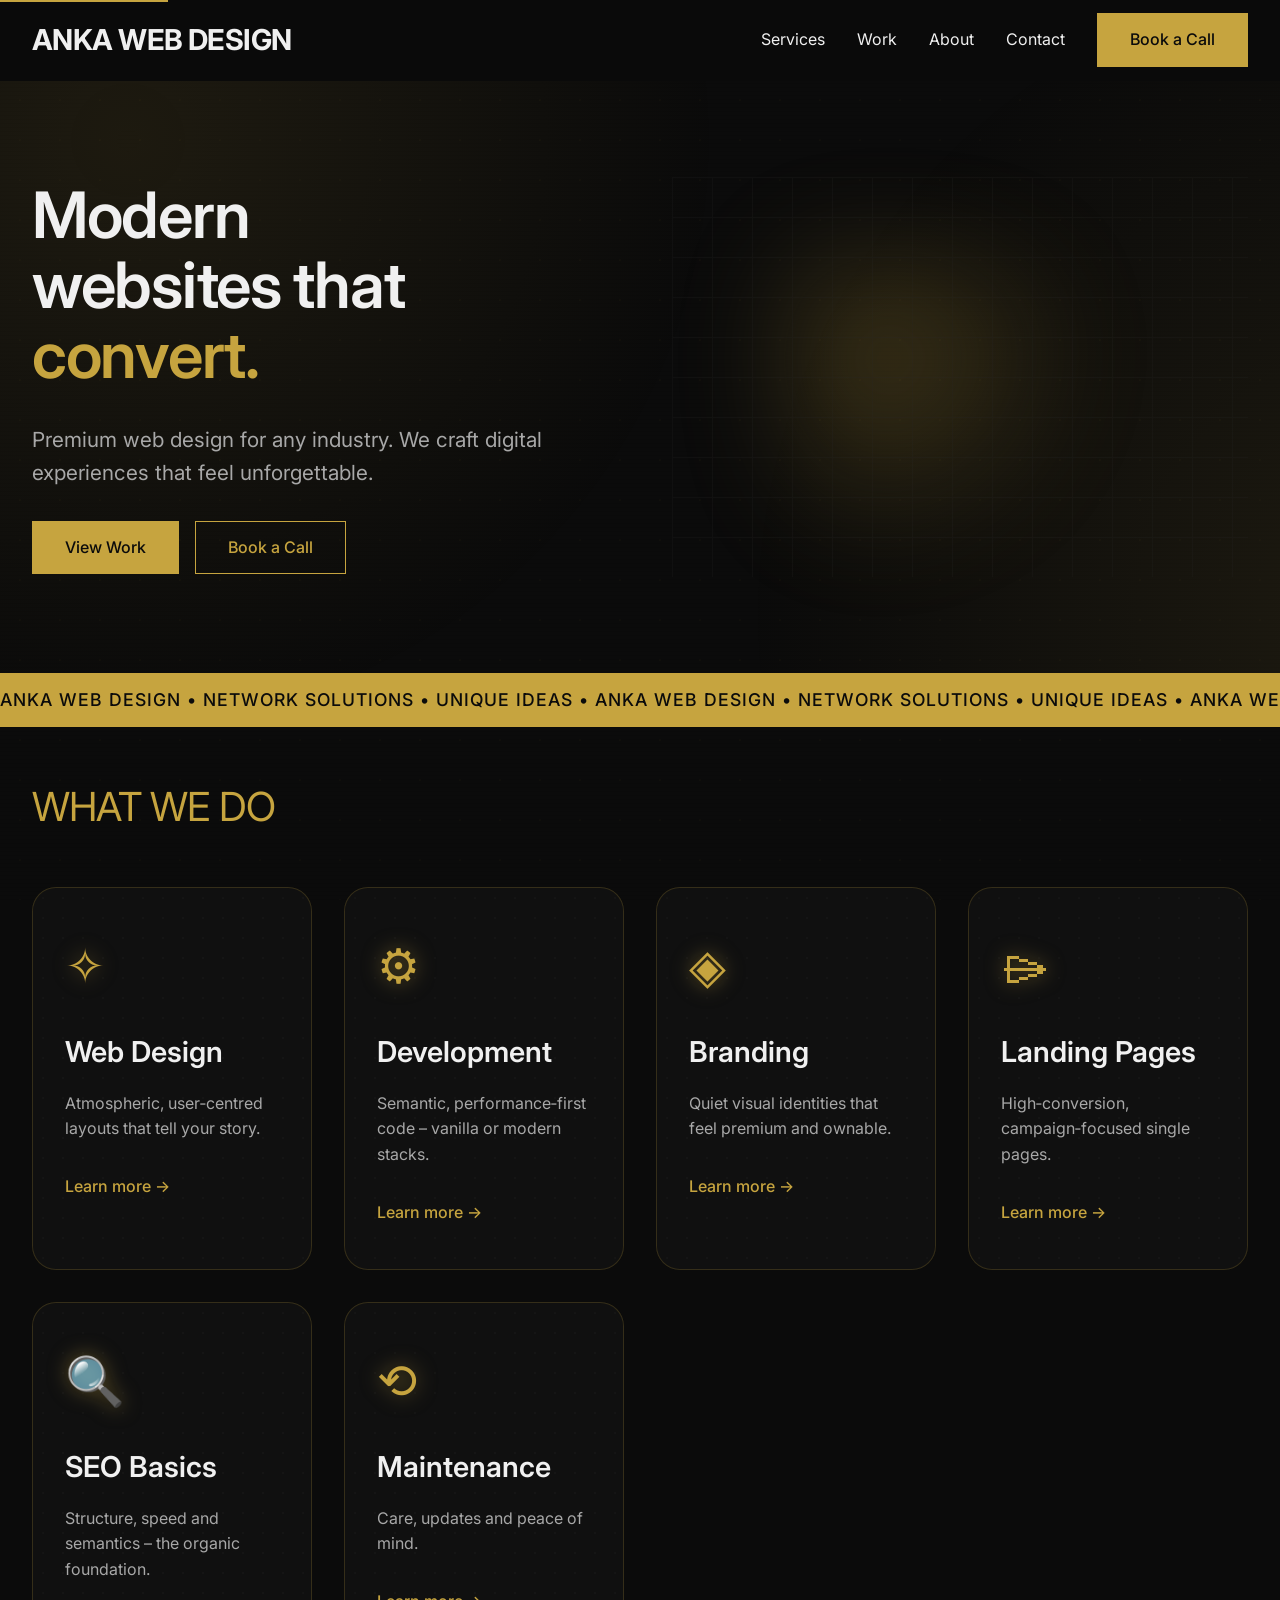
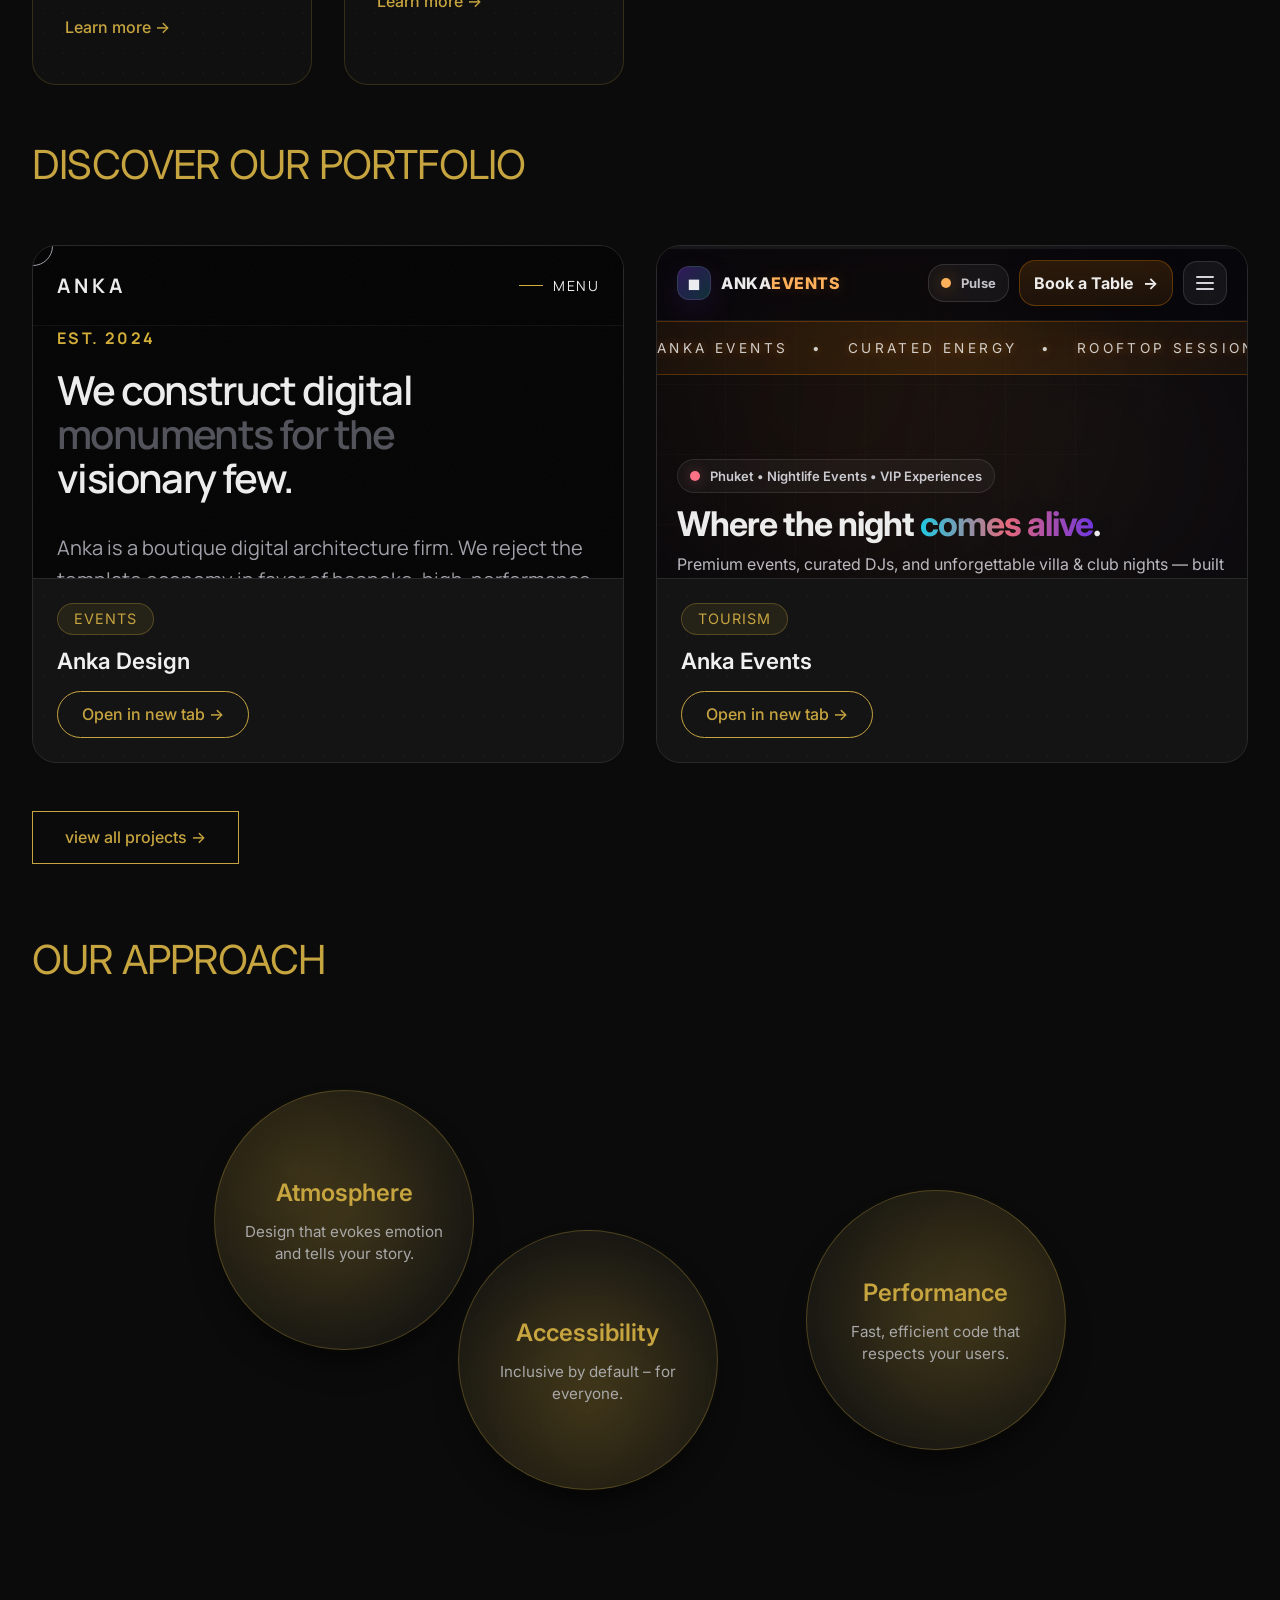
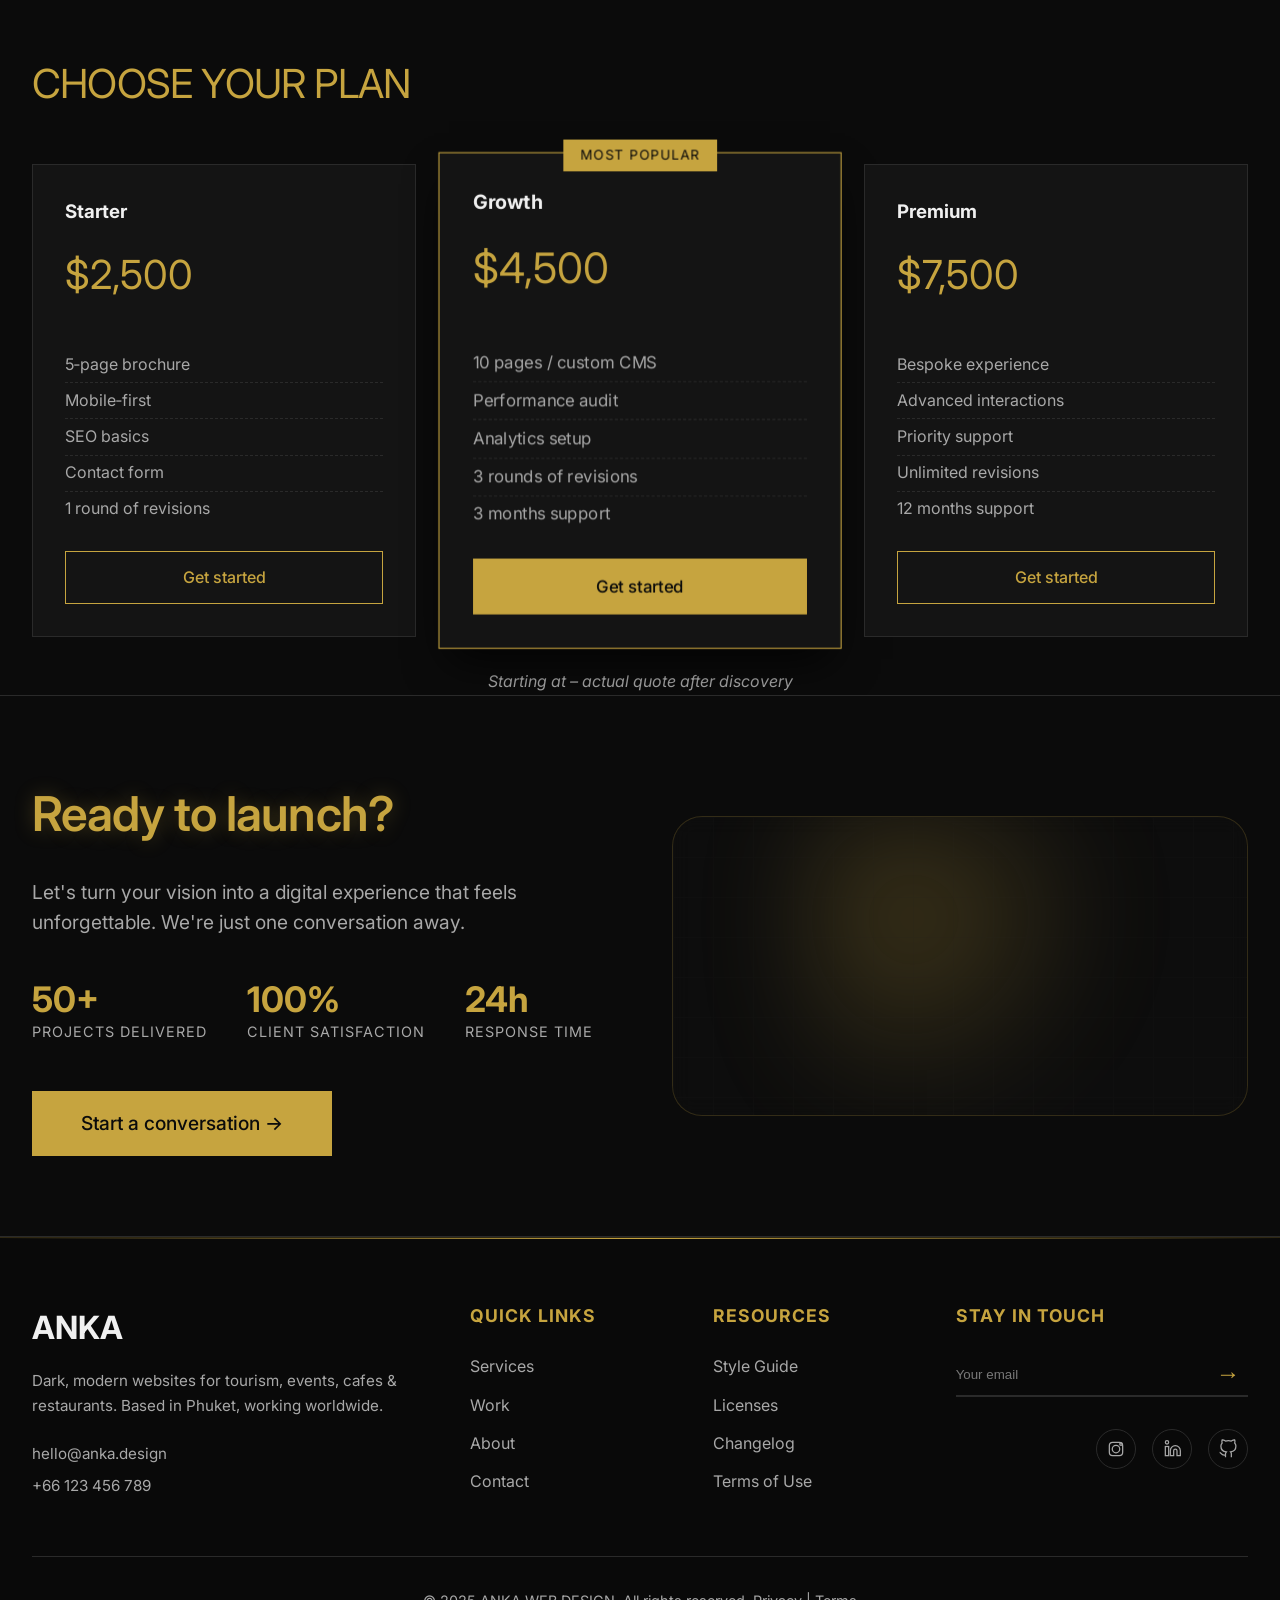
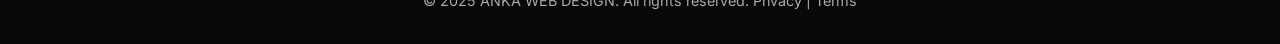
==== index.html @ 361e1a4e "Add complete website files" ====
<!-- FILE: index.html (updated) -->
<!DOCTYPE html>
<html lang="en">
<head>
  <meta charset="UTF-8">
  <meta name="viewport" content="width=device-width, initial-scale=1.0">
  <title>ANKA WEB DESIGN – dark modern studio for tourism & hospitality</title>
  <meta name="description" content="Premium web design for tourism, events, cafes and restaurants. Quiet luxury, confident craftsmanship.">
  <meta property="og:title" content="ANKA WEB DESIGN">
  <meta property="og:type" content="website">
  <meta property="og:url" content="https://anka.design">
  <meta property="og:image" content="https://anka.design/og.jpg">
  <meta property="og:description" content="Dark, modern websites that convert. Boutique studio for unforgettable brands.">
  <meta name="twitter:card" content="summary_large_image">
  <link rel="preconnect" href="https://fonts.googleapis.com">
  <link rel="preconnect" href="https://fonts.gstatic.com" crossorigin>
  <link href="https://fonts.googleapis.com/css2?family=Inter:ital,opsz,wght@0,14..32,100..900;1,14..32,100..900&display=swap" rel="stylesheet">
  <link rel="stylesheet" href="assets/css/style.css">
  <script type="application/ld+json">
  {
    "@context": "https://schema.org",
    "@type": "Organization",
    "name": "ANKA WEB DESIGN",
    "url": "https://anka.design",
    "logo": "https://anka.design/logo.png",
    "sameAs": [
      "https://instagram.com/anka.design",
      "https://linkedin.com/company/anka-web-design"
    ],
    "description": "Premium web design for tourism, events, cafes and restaurants.",
    "address": {
      "@type": "PostalAddress",
      "addressLocality": "Phuket",
      "addressCountry": "TH"
    }
  }
  </script>
</head>
<body>
  <a href="#main-content" class="skip-link">Skip to main content</a>

  <!-- Sticky nav -->
  <header class="site-header">
    <div class="container header-container">
      <a href="index.html" class="logo" aria-label="ANKA home">ANKA WEB DESIGN</a>
      <button class="mobile-menu-toggle" id="menuToggle" aria-expanded="false" aria-label="Menu">
        <span></span><span></span><span></span>
      </button>
      <nav class="main-nav" id="mainNav">
        <ul class="nav-list">
          <li><a href="services.html">Services</a></li>
          <li><a href="work.html">Work</a></li>
          <li><a href="about.html">About</a></li>
          <li><a href="contact.html">Contact</a></li>
        </ul>
        <a href="contact.html" class="btn btn-primary nav-cta">Book a Call</a>
      </nav>
    </div>
  </header>

  <main id="main-content">
    <!-- Hero with moving background -->
    <section class="hero moving-bg">
      <div class="container hero-grid">
        <div class="hero-content">
          <h1 class="display">Modern <br>websites that <span class="accent">convert.</span></h1>
          <p class="hero-sub">Premium web design for any industry. We craft digital experiences that feel unforgettable.</p>
          <div class="hero-ctas">
            <a href="work.html" class="btn btn-primary">View Work</a>
            <a href="contact.html" class="btn btn-outline">Book a Call</a>
          </div>
        </div>
        <div class="hero-visual" aria-hidden="true">
          <div class="blob"></div>
          <div class="grid-overlay"></div>
          <!-- New: rotating text -->
          <div class="rotating-tags">
            <span>ANKA WEB DESIGN</span><span>NETWORK SOLUTIONS</span><span>PREMIUM WEBSITES</span><span>LIFETIME GUARANTEE</span>
          </div>
        </div>
      </div>
    </section>

    <!-- Moving stripe (marquee) -->
    <div class="marquee-strip">
      <div class="marquee-content">
        ANKA WEB DESIGN • NETWORK SOLUTIONS • UNIQUE IDEAS • ANKA WEB DESIGN • NETWORK SOLUTIONS • UNIQUE IDEAS • ANKA WEB DESIGN • NETWORK SOLUTIONS • UNIQUE IDEAS •
      </div>
    </div>


    <!-- What we do – interactive cards -->
    <!-- What we do – interactive cards with glassmorphism and animated borders -->
<section class="services-preview">
  <div class="container">
    <h2 class="section-title">what we do</h2>
    <div class="interactive-card-grid">
      <div class="service-card interactive">
        <span class="service-icon">✧</span>
        <h3>Web Design</h3>
        <p>Atmospheric, user‑centred layouts that tell your story.</p>
        <a href="services.html" class="card-link">Learn more →</a>
      </div>
      <div class="service-card interactive">
        <span class="service-icon">⚙️</span>
        <h3>Development</h3>
        <p>Semantic, performance‑first code – vanilla or modern stacks.</p>
        <a href="services.html" class="card-link">Learn more →</a>
      </div>
      <div class="service-card interactive">
        <span class="service-icon">◈</span>
        <h3>Branding</h3>
        <p>Quiet visual identities that feel premium and ownable.</p>
        <a href="services.html" class="card-link">Learn more →</a>
      </div>
      <div class="service-card interactive">
        <span class="service-icon">⌲</span>
        <h3>Landing Pages</h3>
        <p>High‑conversion, campaign‑focused single pages.</p>
        <a href="services.html" class="card-link">Learn more →</a>
      </div>
      <div class="service-card interactive">
        <span class="service-icon">🔍</span>
        <h3>SEO Basics</h3>
        <p>Structure, speed and semantics – the organic foundation.</p>
        <a href="services.html" class="card-link">Learn more →</a>
      </div>
      <div class="service-card interactive">
        <span class="service-icon">⟲</span>
        <h3>Maintenance</h3>
        <p>Care, updates and peace of mind.</p>
        <a href="services.html" class="card-link">Learn more →</a>
      </div>
    </div>
  </div>
</section>

    <!-- Portfolio showcase – live demos -->
    <!-- Portfolio showcase – live demos (static advanced cards) -->
<!-- Portfolio showcase – live demos with iframes -->
<section class="portfolio-showcase">
  <div class="container">
    <h2 class="section-title">Discover Our Portfolio</h2>
    <div class="demo-grid">
      
      <!-- Demo Card 1: Noir Nights -->
      <div class="demo-card iframe-card">
        <div class="iframe-container">
          <iframe src="demos/anka-design/index.html" 
                  title="Noir Nights demo"
                  loading="lazy"
                  sandbox="allow-scripts allow-same-origin allow-forms allow-popups">
          </iframe>
        </div>
        <div class="demo-info">
          <span class="category">Events</span>
          <h3>Anka Design</h3>
          <a href="demos/anka-design/index.html" target="_blank" rel="noopener" class="btn-small">Open in new tab →</a>
        </div>
      </div>

      <!-- Demo Card 2: Azure Villas -->
      <div class="demo-card iframe-card">
        <div class="iframe-container">
          <iframe src="demos/anka-events/index.html" 
                  title="Anka Events"
                  loading="lazy"
                  sandbox="allow-scripts allow-same-origin allow-forms allow-popups">
          </iframe>
        </div>
        <div class="demo-info">
          <span class="category">Tourism</span>
          <h3>Anka Events</h3>
          <a href="demos/anka-events/index.html" target="_blank" rel="noopener" class="btn-small">Open in new tab →</a>
        </div>
      </div>

      <!-- Add more cards as needed -->

    </div>
    <div class="center-link">
      <a href="work.html" class="btn btn-outline">view all projects →</a>
    </div>
  </div>
</section>

<!-- Our Approach – Visual Metaphor (replaces process) -->
<section class="approach-metaphor">
  <div class="container">
    <h2 class="section-title">our approach</h2>
    <div class="metaphor-container">
      <div class="circle circle-atmosphere">
        <div class="circle-glow"></div>
        <span class="circle-label">Atmosphere</span>
        <p class="circle-desc">Design that evokes emotion and tells your story.</p>
      </div>
      <div class="circle circle-performance">
        <div class="circle-glow"></div>
        <span class="circle-label">Performance</span>
        <p class="circle-desc">Fast, efficient code that respects your users.</p>
      </div>
      <div class="circle circle-accessibility">
        <div class="circle-glow"></div>
        <span class="circle-label">Accessibility</span>
        <p class="circle-desc">Inclusive by default – for everyone.</p>
      </div>
    </div>
  </div>
</section>


    <!-- Pricing -->
    <section class="pricing">
      <div class="container">
        <h2 class="section-title">CHOOSE YOUR PLAN</h2>
        <div class="pricing-grid-enhanced">
          <div class="pricing-card">
            <h3>Starter</h3><p class="price">$2,500</p>
            <ul class="feature-list"><li>5‑page brochure</li><li>Mobile‑first</li><li>SEO basics</li><li>Contact form</li><li>1 round of revisions</li></ul>
            <a href="contact.html" class="btn btn-outline">Get started</a>
          </div>
          <div class="pricing-card popular">
            <span class="popular-badge">Most popular</span>
            <h3>Growth</h3><p class="price">$4,500</p>
            <ul class="feature-list"><li>10 pages / custom CMS</li><li>Performance audit</li><li>Analytics setup</li><li>3 rounds of revisions</li><li>3 months support</li></ul>
            <a href="contact.html" class="btn btn-primary">Get started</a>
          </div>
          <div class="pricing-card">
            <h3>Premium</h3><p class="price">$7,500</p>
            <ul class="feature-list"><li>Bespoke experience</li><li>Advanced interactions</li><li>Priority support</li><li>Unlimited revisions</li><li>12 months support</li></ul>
            <a href="contact.html" class="btn btn-outline">Get started</a>
          </div>
        </div>
        <p class="pricing-note">Starting at – actual quote after discovery</p>
      </div>
    </section>



    <!-- Final CTA -->
    <!-- Final CTA – rich content -->
<!-- Final CTA – rich content with stats and visual -->
<section class="cta-advanced">
  <div class="container">
    <div class="cta-grid">
      <div class="cta-content">
        <h2 class="cta-title">Ready to launch?</h2>
        <p class="cta-sub">Let's turn your vision into a digital experience that feels unforgettable. We're just one conversation away.</p>
        <div class="cta-stats">
          <div class="stat-item">
            <span class="stat-number">50+</span>
            <span class="stat-label">projects delivered</span>
          </div>
          <div class="stat-item">
            <span class="stat-number">100%</span>
            <span class="stat-label">client satisfaction</span>
          </div>
          <div class="stat-item">
            <span class="stat-number">24h</span>
            <span class="stat-label">response time</span>
          </div>
        </div>
        <a href="contact.html" class="btn btn-primary btn-large">Start a conversation →</a>
      </div>
      <div class="cta-visual" aria-hidden="true">
        <div class="cta-blob"></div>
        <div class="cta-grid-overlay"></div>
      </div>
    </div>
  </div>
</section>

  <!-- Footer -->
  <footer class="site-footer">
  <div class="container">
    <div class="footer-grid">
      <!-- Column 1: Company -->
      <div class="footer-col">
        <a href="index.html" class="footer-logo">ANKA</a>
        <p class="footer-about">Dark, modern websites for tourism, events, cafes & restaurants. Based in Phuket, working worldwide.</p>
        <div class="footer-contact">
          <span>hello@anka.design</span>
          <span>+66 123 456 789</span>
        </div>
      </div>

      <!-- Column 2: Quick Links -->
      <div class="footer-col">
        <h4>Quick Links</h4>
        <ul class="footer-menu">
          <li><a href="services.html">Services</a></li>
          <li><a href="work.html">Work</a></li>
          <li><a href="about.html">About</a></li>
          <li><a href="contact.html">Contact</a></li>
        </ul>
      </div>

      <!-- Column 3: Resources -->
      <div class="footer-col">
        <h4>Resources</h4>
        <ul class="footer-menu">
          <li><a href="#">Style Guide</a></li>
          <li><a href="#">Licenses</a></li>
          <li><a href="#">Changelog</a></li>
          <li><a href="#">Terms of Use</a></li>
        </ul>
      </div>

      <!-- Column 4: Newsletter & Social -->
      <div class="footer-col">
        <h4>Stay in touch</h4>
        <form class="newsletter-form" id="demoNewsletter">
          <input type="email" placeholder="Your email" aria-label="Email for newsletter">
          <button type="submit" class="btn-submit">→</button>
        </form>
        <div class="footer-social">
          <a href="#" aria-label="Instagram">
            <svg width="24" height="24" viewBox="0 0 24 24" fill="none" stroke="currentColor" stroke-width="1.5">
              <rect x="4" y="4" width="16" height="16" rx="4"/>
              <circle cx="18" cy="6" r="1.5"/>
              <circle cx="12" cy="12" r="4.5"/>
            </svg>
          </a>
          <a href="#" aria-label="LinkedIn">
            <svg width="24" height="24" viewBox="0 0 24 24" fill="none" stroke="currentColor" stroke-width="1.5">
              <path d="M16 8a6 6 0 0 1 6 6v6h-4v-6a2 2 0 0 0-4 0v6h-4v-6a6 6 0 0 1 6-6z"/>
              <rect x="4" y="9" width="4" height="11"/>
              <circle cx="6" cy="4" r="2"/>
            </svg>
          </a>
          <a href="#" aria-label="GitHub">
            <svg width="24" height="24" viewBox="0 0 24 24" fill="none" stroke="currentColor" stroke-width="1.5">
              <path d="M9 19c-5 1.5-5-2.5-7-3m14 6v-3.87a3.37 3.37 0 0 0-.94-2.61c3.14-.35 6.44-1.54 6.44-7A5.44 5.44 0 0 0 20 4.77 5.07 5.07 0 0 0 19.91 1S18.73.65 16 2.48a13.38 13.38 0 0 0-7 0C6.27.65 5.09 1 5.09 1A5.07 5.07 0 0 0 5 4.77a5.44 5.44 0 0 0-1.5 3.78c0 5.42 3.3 6.61 6.44 7A3.37 3.37 0 0 0 9 18.13V22"/>
            </svg>
          </a>
        </div>
      </div>
    </div>

    <div class="footer-bottom">
      <p>© 2025 ANKA WEB DESIGN. All rights reserved. <a href="#">Privacy</a> | <a href="#">Terms</a></p>
    </div>
  </div>
</footer>

  <!-- Modal (hidden by default) -->
  <div class="modal" id="projectModal" role="dialog" aria-modal="true" aria-labelledby="modalTitle" hidden>
    <div class="modal-overlay" id="modalOverlay"></div>
    <div class="modal-content">
      <button class="modal-close" aria-label="Close">&times;</button>
      <div class="modal-body"></div>
    </div>
  </div>

  <!-- Toast for contact (hidden) -->
  <div class="toast" id="successToast" role="status">Message sent (demo) – we’ll be in touch.</div>

  <script src="assets/js/work-data.js"></script>
  <script src="assets/js/main.js"></script>
</body>
</html>
---- assets/css/style.css ----
/* FILE: assets/css/style.css */
:root {
  --bg-dark: #0b0b0b;
  --bg-card: #141414;
  --text-primary: #f0f0f0;
  --text-secondary: #a8a8a8;
  --accent: #c6a43f; /* warm gold */
  --border: #2a2a2a;
  --font-sans: 'Inter', system-ui, -apple-system, sans-serif;
  --shadow: 0 20px 40px -10px rgba(0,0,0,0.8);
  --transition: 0.2s ease;
}
* { margin: 0; padding: 0; box-sizing: border-box; }
html {
  scroll-behavior: smooth;
}
body {
  background-color: var(--bg-dark);
  color: var(--text-primary);
  font-family: var(--font-sans);
  line-height: 1.6;
  -webkit-font-smoothing: antialiased;
  position: relative;
}
body::before {
  content: "";
  position: fixed;
  top: 0; left: 0; width: 100%; height: 100%;
  background-image: radial-gradient(rgba(198, 164, 63, 0.03) 1px, transparent 1px);
  background-size: 40px 40px;
  pointer-events: none;
  z-index: -1;
}
body::after {
  content: "";
  position: fixed;
  top: 0; left: 0; width: 100%; height: 100%;
  background: repeating-linear-gradient(0deg, rgba(0,0,0,0.02) 0px, rgba(0,0,0,0.02) 1px, transparent 1px, transparent 4px);
  pointer-events: none;
  z-index: -1;
}
.container { max-width: 1280px; margin: 0 auto; padding: 0 2rem; }
a { color: var(--text-primary); text-decoration: none; transition: color var(--transition); }
a:hover { color: var(--accent); }
.btn {
  display: inline-block;
  padding: 0.8rem 2rem;
  border-radius: 0;
  font-weight: 500;
  transition: var(--transition);
  border: 1px solid transparent;
  cursor: pointer;
  text-align: center;
}
.btn-primary { background: var(--accent); color: var(--bg-dark); border-color: var(--accent); }
.btn-primary:hover { background: transparent; color: var(--accent); }
.btn-outline { border: 1px solid var(--accent); color: var(--accent); background: transparent; }
.btn-outline:hover { background: var(--accent); color: var(--bg-dark); }
.btn-large { padding: 1rem 3rem; font-size: 1.2rem; }

/* skip link */
.skip-link {
  position: absolute; top: -40px; left: 0; background: var(--accent); color: #000; padding: 8px; z-index: 100;
}
.skip-link:focus { top: 0; }

/* header */
.site-header {
  position: sticky; top: 0; background: rgba(11,11,11,0.9); backdrop-filter: blur(8px); border-bottom: 1px solid var(--border); z-index: 50;
}
.header-container {
  display: flex; justify-content: space-between; align-items: center; height: 80px;
}
.logo { font-weight: 700; font-size: 1.8rem; letter-spacing: -0.02em; }
.main-nav { display: flex; align-items: center; gap: 2rem; }
.nav-list { display: flex; list-style: none; gap: 2rem; }
.nav-list a:hover, .nav-list a[aria-current="page"] { color: var(--accent); border-bottom: 1px solid currentColor; padding-bottom: 4px; }
.mobile-menu-toggle { display: none; background: none; border: none; width: 30px; height: 30px; position: relative; cursor: pointer; }
.mobile-menu-toggle span { display: block; width: 100%; height: 2px; background: var(--text-primary); margin: 6px 0; transition: var(--transition); }

/* hero */
.hero { padding: 6rem 0; }
.hero-grid { display: grid; grid-template-columns: 1fr 1fr; gap: 4rem; align-items: center; }
.display { font-size: clamp(2.5rem, 5vw, 4.5rem); font-weight: 600; line-height: 1.1; letter-spacing: -0.02em; }
.accent { color: var(--accent); }
.hero-sub { font-size: 1.3rem; color: var(--text-secondary); margin: 2rem 0; }
.hero-ctas { display: flex; gap: 1rem; }
.hero-visual { position: relative; min-height: 400px; }
.blob { width: 300px; height: 300px; background: radial-gradient(circle at 30% 30%, var(--accent), transparent 70%); filter: blur(60px); opacity: 0.3; position: absolute; top: 20%; left: 20%; }
.grid-overlay { position: absolute; inset: 0; background-image: linear-gradient(var(--border) 1px, transparent 1px), linear-gradient(90deg, var(--border) 1px, transparent 1px); background-size: 40px 40px; opacity: 0.2; }

/* trust strip */
.trust-strip { padding: 2rem 0; border-top: 1px solid var(--border); border-bottom: 1px solid var(--border); margin: 2rem 0; }
.trust-label { text-transform: uppercase; font-size: 0.8rem; letter-spacing: 2px; color: var(--text-secondary); margin-bottom: 1.5rem; }
.trust-logos { display: flex; gap: 3rem; flex-wrap: wrap; }
.logo-mark { font-size: 1.3rem; font-weight: 300; color: var(--text-secondary); }

/* sections */
.section-title { font-size: 2.5rem; font-weight: 400; margin-bottom: 3rem; letter-spacing: -0.02em; color: var(--accent); text-transform: uppercase; }
.card-grid { display: grid; grid-template-columns: repeat(auto-fill, minmax(280px, 1fr)); gap: 2rem; }

/* expertise / editorial menu */
.expertise-grid {
  display: grid;
  grid-template-columns: repeat(4, 1fr);
  gap: 2rem;
  margin-bottom: 4rem;
}
.expertise-card {
  background: var(--bg-card);
  padding: 2rem;
  border: 1px solid var(--border);
  transition: var(--transition);
  text-align: center;
}
.expertise-card:hover {
  transform: translateY(-4px);
  border-color: var(--accent);
}
.expertise-icon {
  font-size: 2.5rem;
  display: block;
  margin-bottom: 1rem;
}
.expertise-card h3 {
  margin-bottom: 0.5rem;
  font-size: 1.3rem;
}

/* service cards with icons */
.service-card {
  background: var(--bg-card);
  padding: 2rem;
  border: 1px solid var(--border);
  transition: var(--transition);
  position: relative;
}
.service-card:hover {
  transform: translateY(-6px);
  box-shadow: var(--shadow);
  border-color: var(--accent);
}
.service-icon {
  font-size: 2rem;
  display: block;
  margin-bottom: 1rem;
  color: var(--accent);
}
.service-card h3 {
  margin-bottom: 1rem;
  font-weight: 500;
.service-card {
  transition: transform 0.2s, box-shadow 0.2s, border-color 0.2s;
  transform-style: preserve-3d;
  will-change: transform;
}
}

/* modern timeline */
/* ---------- Process timeline – advanced ---------- */
.process {
  padding: 4rem 0;
}

.timeline-modern {
  display: flex;
  flex-direction: column;
  gap: 2rem;
  margin: 4rem 0;
  position: relative;
}

/* Animated connecting line */
.timeline-modern::before {
  content: '';
  position: absolute;
  left: 3rem;
  top: 0;
  bottom: 0;
  width: 3px;
  background: linear-gradient(to bottom, var(--accent), transparent);
  opacity: 0.3;
  animation: timelineGlow 3s infinite;
}

@keyframes timelineGlow {
  0%, 100% { opacity: 0.2; transform: scaleY(1); }
  50% { opacity: 0.6; transform: scaleY(1.02); }
}

.timeline-step {
  display: flex;
  gap: 2rem;
  position: relative;
  z-index: 1;
  transition: transform 0.3s ease;
}

.timeline-step:hover {
  transform: translateX(10px);
}

.step-marker {
  width: 5rem;
  height: 5rem;
  background: rgba(20, 20, 20, 0.8);
  backdrop-filter: blur(8px);
  border: 2px solid var(--accent);
  border-radius: 50%;
  display: flex;
  align-items: center;
  justify-content: center;
  font-weight: 700;
  font-size: 1.5rem;
  color: var(--accent);
  flex-shrink: 0;
  box-shadow: 0 0 20px rgba(198, 164, 63, 0.3);
  transition: all 0.3s ease;
  position: relative;
  overflow: hidden;
}

.step-marker::before {
  content: '';
  position: absolute;
  inset: 0;
  background: radial-gradient(circle at 30% 30%, var(--accent), transparent 70%);
  opacity: 0.2;
  animation: markerPulse 3s infinite;
}

@keyframes markerPulse {
  0%, 100% { opacity: 0.2; transform: scale(1); }
  50% { opacity: 0.4; transform: scale(1.1); }
}

.timeline-step:hover .step-marker {
  transform: scale(1.1);
  box-shadow: 0 0 30px var(--accent);
  border-color: #fff;
}

.step-content {
  background: rgba(20, 20, 20, 0.6);
  backdrop-filter: blur(10px);
  border: 1px solid rgba(198, 164, 63, 0.2);
  border-radius: 24px;
  padding: 1.8rem 2rem;
  flex: 1;
  transition: all 0.3s ease;
  position: relative;
  overflow: hidden;
}

/* Animated gradient border for step content */
.step-content::before {
  content: '';
  position: absolute;
  top: -2px;
  left: -2px;
  right: -2px;
  bottom: -2px;
  background: linear-gradient(45deg, var(--accent), transparent, var(--accent), transparent);
  background-size: 300% 300%;
  border-radius: 26px;
  opacity: 0;
  transition: opacity 0.3s;
  z-index: -1;
}

.timeline-step:hover .step-content::before {
  opacity: 1;
  animation: borderGlow 3s linear infinite;
}

.step-content h3 {
  margin-bottom: 0.8rem;
  color: var(--accent);
  font-size: 1.5rem;
  font-weight: 600;
}

.step-content p {
  color: var(--text-secondary);
  line-height: 1.6;
  margin: 0;
}

/* Noise texture inside cards */
.step-content::after {
  content: '';
  position: absolute;
  top: 0;
  left: 0;
  width: 100%;
  height: 100%;
  background-image: radial-gradient(rgba(255,255,255,0.02) 1px, transparent 1px);
  background-size: 20px 20px;
  pointer-events: none;
  z-index: -1;
  border-radius: 24px;
}

/* Responsive */
@media (max-width: 768px) {
  .timeline-modern::before {
    left: 2rem;
  }
  .step-marker {
    width: 4rem;
    height: 4rem;
    font-size: 1.2rem;
  }
  .step-content {
    padding: 1.2rem 1.5rem;
  }
  .step-content h3 {
    font-size: 1.3rem;
  }
}

/* enhanced work grid */
.work-grid-enhanced {
  display: grid;
  grid-template-columns: repeat(auto-fill, minmax(320px, 1fr));
  gap: 2rem;
  margin: 3rem 0;
}
.work-card {
  background: var(--bg-card);
  border: 1px solid var(--border);
  padding: 1.5rem;
  cursor: pointer;
  transition: var(--transition);
  position: relative;
  overflow: hidden;
}
.work-card:hover {
  border-color: var(--accent);
  transform: scale(1.02);
}
.work-card .category {
  color: var(--accent);
  font-size: 0.9rem;
  text-transform: uppercase;
}
.work-card h3 {
  margin: 0.5rem 0;
  font-size: 1.4rem;
}
.work-card .year {
  color: var(--text-secondary);
}
.work-card::after {
  content: "View project →";
  position: absolute;
  bottom: -2rem;
  right: 1rem;
  background: var(--accent);
  color: var(--bg-dark);
  padding: 0.3rem 0.8rem;
  font-size: 0.9rem;
  transition: bottom 0.2s;
}
.work-card:hover::after {
  bottom: 1rem;
 } 
.service-card {
  transition: transform 0.2s, box-shadow 0.2s, border-color 0.2s;
  transform-style: preserve-3d;
  will-change: transform;
}


/* testimonials */
.testimonial-grid { display: grid; grid-template-columns: repeat(3,1fr); gap: 2rem; }
.testimonial-grid blockquote { background: var(--bg-card); padding: 2rem; border-left: 4px solid var(--accent); font-style: normal; }
.testimonial-grid cite { display: block; margin-top: 1rem; color: var(--accent); }

/* enhanced pricing */
.pricing-grid-enhanced {
  display: grid;
  grid-template-columns: repeat(3,1fr);
  gap: 2rem;
  margin-bottom: 2rem;
}
.pricing-card {
  background: var(--bg-card);
  padding: 2rem;
  border: 1px solid var(--border);
  transition: var(--transition);
  position: relative;
  display: flex;
  flex-direction: column;
}
.pricing-card.popular {
  border-color: var(--accent);
  transform: scale(1.05);
  box-shadow: var(--shadow);
}
.popular-badge {
  position: absolute;
  top: -0.8rem;
  left: 50%;
  transform: translateX(-50%);
  background: var(--accent);
  color: var(--bg-dark);
  padding: 0.3rem 1rem;
  font-size: 0.8rem;
  text-transform: uppercase;
  letter-spacing: 1px;
}
.price {
  font-size: 2.5rem;
  color: var(--accent);
  margin: 1rem 0;
}
.feature-list {
  list-style: none;
  margin: 1.5rem 0;
  color: var(--text-secondary);
  flex: 1;
}
.feature-list li {
  padding: 0.3rem 0;
  border-bottom: 1px dashed var(--border);
}
.feature-list li:last-child {
  border-bottom: none;
}
.pricing-card .btn {
  margin-top: auto;
}
.pricing-note {
  text-align: center;
  color: var(--text-secondary);
  font-style: italic;
}
.pricing-card {
  transition: transform 0.2s, box-shadow 0.2s, border-color 0.2s;
  transform-style: preserve-3d;
  will-change: transform;
}

/* accordion */
.accordion-item { border-bottom: 1px solid var(--border); }
.accordion-btn { width: 100%; text-align: left; background: none; border: none; color: var(--text-primary); padding: 1.5rem 0; font-size: 1.2rem; font-weight: 500; display: flex; justify-content: space-between; cursor: pointer; }
.accordion-btn::after { content: "+"; font-size: 1.5rem; color: var(--accent); }
.accordion-btn[aria-expanded="true"]::after { content: "–"; }
.accordion-panel { max-height: 0; overflow: hidden; transition: max-height 0.3s ease; padding: 0 1rem; }
.accordion-panel p { padding-bottom: 1.5rem; color: var(--text-secondary); }

/* ---------- Enhanced CTA Section ---------- */
.cta-band {
  padding: 6rem 0;
  text-align: center;
  position: relative;
  overflow: hidden;
  background: transparent; /* let the background show through */
}

/* Glass card for CTA content */
.cta-band .container {
  position: relative;
  z-index: 2;
  background: rgba(20, 20, 20, 0.5);
  backdrop-filter: blur(12px);
  border: 1px solid rgba(198, 164, 63, 0.2);
  border-radius: 48px;
  padding: 4rem 2rem;
  max-width: 900px;
  margin: 0 auto;
  box-shadow: 0 30px 50px -20px rgba(0,0,0,0.8);
  transition: transform 0.3s ease, box-shadow 0.3s ease;
}

.cta-band .container:hover {
  transform: translateY(-5px);
  box-shadow: 0 40px 60px -20px rgba(0,0,0,0.9), 0 0 0 1px rgba(198,164,63,0.3);
}

/* Animated gradient border for the glass card */
.cta-band .container::before {
  content: '';
  position: absolute;
  top: -2px;
  left: -2px;
  right: -2px;
  bottom: -2px;
  background: linear-gradient(45deg, var(--accent), transparent, var(--accent), transparent);
  background-size: 300% 300%;
  border-radius: 50px;
  opacity: 0;
  transition: opacity 0.3s;
  z-index: -1;
}

.cta-band .container:hover::before {
  opacity: 1;
  animation: borderGlow 3s linear infinite;
}

/* Title */
.cta-title {
  font-size: 3.5rem;
  font-weight: 700;
  margin-bottom: 2rem;
  color: var(--text-primary);
  text-shadow: 0 0 20px rgba(198, 164, 63, 0.3);
  letter-spacing: -0.02em;
}

/* Button */
.cta-band .btn-large {
  font-size: 1.3rem;
  padding: 1.2rem 3rem;
  border-radius: 50px;
  background: var(--accent);
  color: var(--bg-dark);
  border: none;
  position: relative;
  overflow: hidden;
  transition: all 0.3s ease;
  box-shadow: 0 10px 20px -5px rgba(198,164,63,0.3);
}

.cta-band .btn-large:hover {
  transform: scale(1.05);
  box-shadow: 0 20px 30px -5px rgba(198,164,63,0.5);
}

/* Add a subtle shine effect on hover */
.cta-band .btn-large::after {
  content: '';
  position: absolute;
  top: -50%;
  left: -60%;
  width: 200%;
  height: 200%;
  background: rgba(255,255,255,0.2);
  transform: rotate(30deg);
  transition: left 0.5s;
  pointer-events: none;
}

.cta-band .btn-large:hover::after {
  left: 100%;
}

/* ---------- Advanced CTA section ---------- */
.cta-advanced {
  padding: 5rem 0;
  background: var(--bg-dark);
  position: relative;
  overflow: hidden;
  border-top: 1px solid var(--border);
  border-bottom: 1px solid var(--border);
}

.cta-grid {
  display: grid;
  grid-template-columns: 1fr 1fr;
  gap: 4rem;
  align-items: center;
}

.cta-content {
  position: relative;
  z-index: 2;
}

.cta-title {
  font-size: 3rem;
  font-weight: 600;
  margin-bottom: 1.5rem;
  color: var(--accent);
  letter-spacing: -0.02em;
}

.cta-sub {
  font-size: 1.2rem;
  color: var(--text-secondary);
  margin-bottom: 2.5rem;
  line-height: 1.6;
  max-width: 90%;
}

.cta-stats {
  display: flex;
  gap: 2.5rem;
  margin-bottom: 3rem;
}

.stat-item {
  display: flex;
  flex-direction: column;
}

.stat-number {
  font-size: 2.2rem;
  font-weight: 700;
  color: var(--accent);
  line-height: 1.2;
}

.stat-label {
  font-size: 0.9rem;
  text-transform: uppercase;
  letter-spacing: 1px;
  color: var(--text-secondary);
}

.cta-visual {
  position: relative;
  height: 300px;
  background: rgba(20,20,20,0.3);
  backdrop-filter: blur(10px);
  border-radius: 30px;
  border: 1px solid rgba(198,164,63,0.2);
  overflow: hidden;
}

.cta-blob {
  position: absolute;
  width: 300px;
  height: 300px;
  background: radial-gradient(circle at 30% 30%, var(--accent), transparent 70%);
  filter: blur(60px);
  opacity: 0.3;
  top: 50%;
  left: 50%;
  transform: translate(-50%, -50%);
  animation: blobMove 15s infinite alternate;
}

.cta-grid-overlay {
  position: absolute;
  inset: 0;
  background-image: linear-gradient(var(--border) 1px, transparent 1px),
                    linear-gradient(90deg, var(--border) 1px, transparent 1px);
  background-size: 40px 40px;
  opacity: 0.1;
}

@keyframes blobMove {
  0% { transform: translate(-50%, -50%) scale(1); }
  100% { transform: translate(-30%, -30%) scale(1.2); }
}

/* Responsive */
@media (max-width: 768px) {
  .cta-grid {
    grid-template-columns: 1fr;
    gap: 2rem;
  }
  .cta-title {
    font-size: 2.5rem;
  }
  .cta-sub {
    max-width: 100%;
  }
  .cta-stats {
    gap: 1.5rem;
    flex-wrap: wrap;
  }
  .cta-visual {
    height: 200px;
    order: -1;
  }
}

/* footer */
.site-footer { border-top: 1px solid var(--border); padding: 3rem 0 1rem; }
.footer-container { display: grid; grid-template-columns: 1fr 2fr 1fr; gap: 2rem; align-items: start; }
.footer-links { display: flex; gap: 2rem; flex-wrap: wrap; justify-content: center; }
.footer-social { display: flex; gap: 1.5rem; justify-content: flex-end; }
.footer-social svg { width: 24px; height: 24px; stroke: var(--text-secondary); transition: var(--transition); }
.footer-social a:hover svg { stroke: var(--accent); }
.footer-legal { text-align: center; margin-top: 3rem; color: var(--text-secondary); font-size: 0.9rem; }

/* modal */
.modal { position: fixed; inset: 0; z-index: 1000; display: none; align-items: center; justify-content: center; }
.modal[hidden] { display: none; }
.modal:not([hidden]) { display: flex; }
.modal-overlay { position: absolute; inset: 0; background: rgba(0,0,0,0.8); backdrop-filter: blur(4px); }
.modal-content { background: var(--bg-card); border: 1px solid var(--border); max-width: 600px; width: 90%; max-height: 80vh; overflow-y: auto; position: relative; padding: 2rem; }
.modal-close { position: absolute; top: 1rem; right: 1rem; background: none; border: none; color: var(--text-primary); font-size: 2rem; cursor: pointer; }
.modal-close:hover { color: var(--accent); }
.modal-body h2 { color: var(--accent); margin-bottom: 1rem; }
.modal-body .results { margin: 1rem 0; padding-left: 1.2rem; }

/* toast */
.toast { position: fixed; bottom: 2rem; right: 2rem; background: var(--accent); color: var(--bg-dark); padding: 1rem 2rem; opacity: 0; transition: opacity 0.3s; pointer-events: none; z-index: 2000; border-radius: 4px; }
.toast.show { opacity: 1; }

/* contact page */
.contact-grid { display: grid; grid-template-columns: 1fr 1fr; gap: 4rem; margin: 4rem 0; }
.contact-form input, .contact-form textarea { width: 100%; background: var(--bg-card); border: 1px solid var(--border); padding: 0.8rem; color: var(--text-primary); margin-bottom: 1.5rem; }
.contact-form label { display: block; margin-bottom: 0.3rem; color: var(--text-secondary); }
.map-placeholder { background: var(--bg-card); height: 200px; margin-top: 2rem; display: flex; align-items: center; justify-content: center; border: 1px solid var(--border); color: var(--text-secondary); position: relative; }
.map-placeholder::before { content: "🗺️ Phuket / Remote"; }

/* filter bar */
.filter-bar { display: flex; gap: 1rem; flex-wrap: wrap; margin-bottom: 2rem; }
.filter-btn { background: none; border: 1px solid var(--border); color: var(--text-secondary); padding: 0.5rem 1.5rem; cursor: pointer; transition: var(--transition); }
.filter-btn.active, .filter-btn:hover { border-color: var(--accent); color: var(--accent); }

/* error page */
.error-page { display: flex; align-items: center; justify-content: center; min-height: 100vh; text-align: center; }
.error-code { font-size: 8rem; font-weight: 600; color: var(--accent); line-height: 1; }
.error-message { font-size: 1.5rem; margin: 2rem 0; }

/* reveal animation */
.reveal { opacity: 0; transform: translateY(30px); transition: opacity 0.6s ease, transform 0.6s ease; }
.revealed { opacity: 1; transform: translateY(0); }
@media (prefers-reduced-motion: reduce) { .reveal { transition: none; } }

/* team avatars */
.team-grid {
  display: grid;
  grid-template-columns: repeat(4, 1fr);
  gap: 2rem;
  margin: 3rem 0;
}
.team-member {
  text-align: center;
}
.avatar {
  width: 120px;
  height: 120px;
  background: var(--bg-card);
  border: 2px solid var(--accent);
  border-radius: 50%;
  margin: 0 auto 1rem;
  display: flex;
  align-items: center;
  justify-content: center;
  font-size: 2rem;
  font-weight: 600;
  color: var(--accent);
}
.recognition-logos {
  display: flex;
  gap: 3rem;
  justify-content: center;
  flex-wrap: wrap;
  margin: 2rem 0;
}
.recog-item {
  font-size: 1.2rem;
  color: var(--text-secondary);
  border: 1px solid var(--border);
  padding: 0.5rem 1.5rem;
}

/* tech badges */
.tech-badges {
  display: flex;
  flex-wrap: wrap;
  gap: 1rem;
  justify-content: center;
  margin: 2rem 0 4rem;
}
.tech-badge {
  background: var(--bg-card);
  border: 1px solid var(--border);
  padding: 0.5rem 1.5rem;
  font-size: 1rem;
  color: var(--text-secondary);
}
.tech-badge:hover {
  border-color: var(--accent);
  color: var(--accent);
}

/* benefits grid (contact page) */
.benefits-grid {
  display: grid;
  grid-template-columns: repeat(3, 1fr);
  gap: 2rem;
  margin: 3rem 0;
}
.benefit-card {
  background: var(--bg-card);
  padding: 2rem;
  border: 1px solid var(--border);
  text-align: center;
}
.benefit-card h3 {
  margin-bottom: 1rem;
  color: var(--accent);
}

/* responsive */
@media (max-width: 768px) {
  .mobile-menu-toggle { display: block; }
  .main-nav { position: fixed; top: 80px; left: 0; width: 100%; background: var(--bg-dark); flex-direction: column; align-items: center; padding: 2rem; transform: translateX(-100%); transition: transform 0.3s; border-bottom: 1px solid var(--border); }
  .main-nav.open { transform: translateX(0); }
  .nav-list { flex-direction: column; align-items: center; }
  .hero-grid, .testimonial-grid, .pricing-grid-enhanced, .contact-grid, .footer-container,
  .expertise-grid, .team-grid, .benefits-grid { grid-template-columns: 1fr; }
  .timeline-modern::before { left: 1.5rem; }
  .step-marker { width: 3rem; height: 3rem; font-size: 1rem; }
}
/* Mouse follower glow */
.cursor-glow {
  position: fixed;
  width: 400px;
  height: 400px;
  background: radial-gradient(circle at center, rgba(198,164,63,0.1) 0%, transparent 70%);
  border-radius: 50%;
  pointer-events: none;
  transform: translate(-50%, -50%);
  z-index: 9999;
  transition: transform 0.1s; /* smooth following */
}
@media (prefers-reduced-motion: reduce) {
  .cursor-glow { display: none; }
}
/* FILE: assets/css/style.css (additions at the end) */

/* Moving background for hero */
.moving-bg {
  position: relative;
  overflow: hidden;
}
.moving-bg::before {
  content: '';
  position: absolute;
  top: -50%;
  left: -50%;
  width: 200%;
  height: 200%;
  background: radial-gradient(circle at 30% 30%, rgba(198,164,63,0.1) 0%, transparent 30%),
              radial-gradient(circle at 80% 70%, rgba(198,164,63,0.1) 0%, transparent 30%);
  animation: rotateBg 20s linear infinite;
  z-index: 0;
}
@keyframes rotateBg {
  0% { transform: rotate(0deg); }
  100% { transform: rotate(360deg); }
}
.hero .container {
  position: relative;
  z-index: 1;
}

/* Enhanced rotating tags – bigger, pill-shaped, scattered effect */
.rotating-tags {
  position: relative;
  margin-top: 3rem;
  font-size: 2.8rem;
  font-weight: 700;
  text-align: center;
  color: var(--accent);
  text-shadow: 0 0 15px rgba(198, 164, 63, 0.5);
  min-height: 8rem;
  display: flex;
  justify-content: center;
  align-items: center;
  letter-spacing: -0.02em;
}

.rotating-tags span {
  position: absolute;
  opacity: 0;
  animation: wordCycleScattered 12s infinite ease-in-out;
  white-space: nowrap;
  display: inline-flex;
  align-items: center;
  gap: 1rem;
  background: rgba(20, 20, 20, 0.8);
  backdrop-filter: blur(8px);
  padding: 0.8rem 2.2rem;
  border: 1px solid rgba(198, 164, 63, 0.4);
  border-radius: 60px;
  box-shadow: 0 20px 30px -10px rgba(0,0,0,0.6), 0 0 20px rgba(198,164,63,0.3);
  transform-origin: center;
}

/* Icons via pseudo-elements */
.rotating-tags span::before {
  content: "";
  font-size: 2.2rem;
  filter: drop-shadow(0 0 5px var(--accent));
  margin-right: 0.5rem;
}


/* Unique animation delays and custom transforms per tag */
.rotating-tags span:nth-child(1) {
  animation-delay: 0s;
  --x-offset: -30px;
  --y-offset: 10px;
  --scale: 1.1;
}
.rotating-tags span:nth-child(2) {
  animation-delay: 3s;
  --x-offset: 40px;
  --y-offset: -20px;
  --scale: 0.9;
}
.rotating-tags span:nth-child(3) {
  animation-delay: 6s;
  --x-offset: -20px;
  --y-offset: -30px;
  --scale: 1.2;
}
.rotating-tags span:nth-child(4) {
  animation-delay: 9s;
  --x-offset: 50px;
  --y-offset: 15px;
  --scale: 0.95;
}

@keyframes wordCycleScattered {
  0% {
    opacity: 0;
    transform: translate(0, 0) scale(0.5);
  }
  5% {
    opacity: 1;
    transform: translate(var(--x-offset, 0), var(--y-offset, 0)) scale(var(--scale, 1));
  }
  20% {
    opacity: 1;
    transform: translate(var(--x-offset, 0), var(--y-offset, 0)) scale(var(--scale, 1));
  }
  25% {
    opacity: 0;
    transform: translate(calc(var(--x-offset, 0) * 1.5), calc(var(--y-offset, 0) * 1.5)) scale(0.5);
  }
  100% {
    opacity: 0;
    transform: translate(0, 0) scale(0.5);
  }
}

/* Optional hover pause */
.rotating-tags:hover span {
  animation-play-state: paused;
}

/* Responsive */
@media (max-width: 768px) {
  .rotating-tags {
    font-size: 2rem;
    min-height: 6rem;
  }
  .rotating-tags span {
    padding: 0.5rem 1.5rem;
    font-size: 1.8rem;
  }
  .rotating-tags span::before {
    font-size: 1.8rem;
  }
}

/* Marquee strip */
.marquee-strip {
  background: var(--accent);
  color: var(--bg-dark);
  padding: 0.8rem 0;
  overflow: hidden;
  white-space: nowrap;
  font-weight: 500;
  letter-spacing: 1px;
}
.marquee-content {
  display: inline-block;
  animation: marquee 20s linear infinite;
  font-size: 1.1rem;
}
@keyframes marquee {
  0% { transform: translateX(0); }
  100% { transform: translateX(-50%); }
}

/* ---------- What we do – advanced cards ---------- */
.interactive-card-grid {
  display: grid;
  grid-template-columns: repeat(auto-fit, minmax(280px, 1fr));
  gap: 2rem;
  margin: 3rem 0;
}

.service-card.interactive {
  position: relative;
  background: rgba(20, 20, 20, 0.6);
  backdrop-filter: blur(10px);
  border: 1px solid rgba(198, 164, 63, 0.2);
  border-radius: 24px;
  padding: 2.5rem 2rem;
  transition: transform 0.3s ease, box-shadow 0.3s ease, border-color 0.3s;
  overflow: hidden;
  z-index: 1;
}

/* Animated gradient border effect */
.service-card.interactive::before {
  content: '';
  position: absolute;
  top: -2px;
  left: -2px;
  right: -2px;
  bottom: -2px;
  background: linear-gradient(45deg, var(--accent), transparent, var(--accent), transparent);
  background-size: 300% 300%;
  border-radius: 26px;
  opacity: 0;
  transition: opacity 0.3s;
  z-index: -1;
}

.service-card.interactive:hover::before {
  opacity: 1;
  animation: borderGlow 3s linear infinite;
}

@keyframes borderGlow {
  0% { background-position: 0% 50%; }
  50% { background-position: 100% 50%; }
  100% { background-position: 0% 50%; }
}

/* Card content */
.service-card.interactive .service-icon {
  font-size: 3rem;
  display: inline-block;
  margin-bottom: 1.5rem;
  color: var(--accent);
  filter: drop-shadow(0 0 10px rgba(198, 164, 63, 0.5));
  animation: iconPulse 3s infinite ease-in-out;
}

@keyframes iconPulse {
  0%, 100% { transform: scale(1); opacity: 1; }
  50% { transform: scale(1.1); opacity: 0.9; }
}

.service-card.interactive h3 {
  font-size: 1.8rem;
  margin-bottom: 1rem;
  font-weight: 600;
  color: var(--text-primary);
}

.service-card.interactive p {
  color: var(--text-secondary);
  line-height: 1.6;
  margin-bottom: 2rem;
}

.service-card.interactive .card-link {
  display: inline-block;
  color: var(--accent);
  font-weight: 500;
  text-decoration: none;
  position: relative;
  padding-bottom: 4px;
  transition: color 0.2s;
}

.service-card.interactive .card-link::after {
  content: '';
  position: absolute;
  bottom: 0;
  left: 0;
  width: 0;
  height: 2px;
  background: var(--accent);
  transition: width 0.3s ease;
}

.service-card.interactive:hover .card-link::after {
  width: 100%;
}

.service-card.interactive:hover {
  transform: translateY(-8px) scale(1.02);
  box-shadow: 0 30px 40px -20px rgba(0,0,0,0.8), 0 0 0 1px rgba(198,164,63,0.3);
  border-color: transparent;
}

/* Add a subtle noise texture inside cards */
.service-card.interactive::after {
  content: '';
  position: absolute;
  top: 0;
  left: 0;
  width: 100%;
  height: 100%;
  background-image: radial-gradient(rgba(255,255,255,0.02) 1px, transparent 1px);
  background-size: 20px 20px;
  pointer-events: none;
  z-index: -1;
}

/* Responsive */
@media (max-width: 768px) {
  .service-card.interactive {
    padding: 2rem 1.5rem;
  }
  .service-card.interactive h3 {
    font-size: 1.5rem;
  }
}

/* ---------- Portfolio showcase – advanced cards ---------- */
.demo-grid {
  display: grid;
  grid-template-columns: repeat(auto-fit, minmax(300px, 1fr));
  gap: 2rem;
  margin: 3rem 0;
}

.demo-card {
  position: relative;
  background: rgba(20, 20, 20, 0.6);
  backdrop-filter: blur(10px);
  border: 1px solid rgba(198, 164, 63, 0.2);
  border-radius: 24px;
  padding: 1.5rem;
  transition: transform 0.3s ease, box-shadow 0.3s ease;
  overflow: hidden;
  z-index: 1;
  display: flex;
  flex-direction: column;
}

/* Animated gradient border */
.demo-card::before {
  content: '';
  position: absolute;
  top: -2px;
  left: -2px;
  right: -2px;
  bottom: -2px;
  background: linear-gradient(45deg, var(--accent), transparent, var(--accent), transparent);
  background-size: 300% 300%;
  border-radius: 26px;
  opacity: 0;
  transition: opacity 0.3s;
  z-index: -1;
}

.demo-card:hover::before {
  opacity: 1;
  animation: borderGlow 3s linear infinite;
}

@keyframes borderGlow {
  0% { background-position: 0% 50%; }
  50% { background-position: 100% 50%; }
  100% { background-position: 0% 50%; }
}

/* Image area */
.demo-image {
  width: 100%;
  height: 180px;
  background: linear-gradient(145deg, var(--bg-dark), var(--border));
  border-radius: 16px;
  margin-bottom: 1.5rem;
  position: relative;
  overflow: hidden;
  border: 1px solid rgba(198, 164, 63, 0.2);
  transition: transform 0.3s ease;
}

.demo-image::after {
  content: '🔍 Preview';
  position: absolute;
  top: 50%;
  left: 50%;
  transform: translate(-50%, -50%);
  color: var(--accent);
  font-size: 1rem;
  font-weight: 500;
  background: rgba(0,0,0,0.6);
  padding: 0.5rem 1rem;
  border-radius: 40px;
  border: 1px solid var(--accent);
  opacity: 0;
  transition: opacity 0.3s;
  pointer-events: none;
  backdrop-filter: blur(4px);
}

.demo-card:hover .demo-image::after {
  opacity: 1;
}

.demo-card:hover .demo-image {
  transform: scale(1.02);
}

/* Category */
.demo-card .category {
  color: var(--accent);
  font-size: 0.9rem;
  text-transform: uppercase;
  letter-spacing: 1px;
  margin-bottom: 0.5rem;
  display: inline-block;
  background: rgba(198, 164, 63, 0.1);
  padding: 0.2rem 1rem;
  border-radius: 40px;
  border: 1px solid rgba(198, 164, 63, 0.3);
  align-self: flex-start;
}

/* Title */
.demo-card h3 {
  font-size: 1.5rem;
  margin-bottom: 0.8rem;
  font-weight: 600;
  color: var(--text-primary);
}

/* Description */
.demo-card p {
  color: var(--text-secondary);
  line-height: 1.6;
  margin-bottom: 1.5rem;
  flex: 1;
}

/* Button */
.demo-card .btn-small {
  align-self: flex-start;
  background: transparent;
  border: 1px solid var(--accent);
  color: var(--accent);
  padding: 0.6rem 1.5rem;
  border-radius: 40px;
  font-weight: 500;
  transition: all 0.3s ease;
  text-decoration: none;
  display: inline-block;
  margin-top: auto;
}

.demo-card .btn-small:hover {
  background: var(--accent);
  color: var(--bg-dark);
  transform: translateY(-2px);
  box-shadow: 0 10px 20px -10px rgba(198, 164, 63, 0.4);
}

/* Hover lift */
.demo-card:hover {
  transform: translateY(-8px);
  box-shadow: 0 30px 40px -20px rgba(0,0,0,0.8);
  border-color: transparent;
}

/* Noise texture */
.demo-card::after {
  content: '';
  position: absolute;
  top: 0;
  left: 0;
  width: 100%;
  height: 100%;
  background-image: radial-gradient(rgba(255,255,255,0.02) 1px, transparent 1px);
  background-size: 20px 20px;
  pointer-events: none;
  z-index: -1;
  border-radius: 24px;
}
/* ---------- Header Enhancements ---------- */
.site-header {
  border-bottom: 1px solid transparent;
  background: rgba(11, 11, 11, 0.85);
  backdrop-filter: blur(12px);
  transition: border-color 0.3s;
}

.site-header:hover {
  border-bottom-color: var(--accent);
}

.logo {
  position: relative;
  transition: text-shadow 0.3s;
}

.logo:hover {
  text-shadow: 0 0 10px var(--accent);
}

/* Mobile menu overlay enhancement */
.main-nav {
  transition: transform 0.4s cubic-bezier(0.16, 1, 0.3, 1);
}

.main-nav.open {
  box-shadow: 0 20px 30px -10px rgba(0,0,0,0.8);
}

/* ---------- Footer Richer ---------- */
.site-footer {
  background: rgba(10, 10, 10, 0.95);
  backdrop-filter: blur(10px);
  border-top: 1px solid rgba(198, 164, 63, 0.2);
  padding: 4rem 0 2rem;
  position: relative;
  overflow: hidden;
}

.site-footer::before {
  content: '';
  position: absolute;
  top: 0;
  left: 0;
  width: 100%;
  height: 1px;
  background: linear-gradient(90deg, transparent, var(--accent), transparent);
  animation: footerLine 8s linear infinite;
}

@keyframes footerLine {
  0% { transform: translateX(-100%); }
  100% { transform: translateX(100%); }
}

.footer-grid {
  display: grid;
  grid-template-columns: 2fr 1fr 1fr 1.5fr;
  gap: 3rem;
  margin-bottom: 3rem;
}

.footer-col h4 {
  color: var(--accent);
  font-size: 1.1rem;
  margin-bottom: 1.5rem;
  text-transform: uppercase;
  letter-spacing: 1px;
}

.footer-logo {
  font-size: 2rem;
  font-weight: 700;
  color: var(--text-primary);
  margin-bottom: 1rem;
  display: inline-block;
  transition: color 0.3s;
}

.footer-logo:hover {
  color: var(--accent);
}

.footer-about {
  color: var(--text-secondary);
  line-height: 1.6;
  margin-bottom: 1.5rem;
  font-size: 0.95rem;
}

.footer-contact {
  display: flex;
  flex-direction: column;
  gap: 0.5rem;
  color: var(--text-secondary);
  font-size: 0.95rem;
}

.footer-contact span {
  display: flex;
  align-items: center;
  gap: 0.5rem;
}

.footer-menu {
  list-style: none;
  padding: 0;
  margin: 0;
}

.footer-menu li {
  margin-bottom: 0.8rem;
}

.footer-menu a {
  color: var(--text-secondary);
  transition: color 0.3s, transform 0.2s;
  display: inline-block;
}

.footer-menu a:hover {
  color: var(--accent);
  transform: translateX(5px);
}

/* Newsletter form */
.newsletter-form {
  display: flex;
  border-bottom: 2px solid var(--border);
  margin-bottom: 2rem;
  transition: border-color 0.3s;
}

.newsletter-form:hover {
  border-bottom-color: var(--accent);
}

.newsletter-form input {
  background: transparent;
  border: none;
  padding: 0.8rem 0;
  color: var(--text-primary);
  flex: 1;
  outline: none;
}

.newsletter-form input::placeholder {
  color: var(--text-secondary);
  opacity: 0.7;
}

.newsletter-form .btn-submit {
  background: transparent;
  border: none;
  color: var(--accent);
  font-size: 1.5rem;
  cursor: pointer;
  padding: 0 0.5rem;
  transition: transform 0.2s;
}

.newsletter-form .btn-submit:hover {
  transform: translateX(5px);
}

/* Social icons */
.footer-social {
  display: flex;
  gap: 1rem;
  margin-top: 1rem;
}

.footer-social a {
  display: flex;
  align-items: center;
  justify-content: center;
  width: 40px;
  height: 40px;
  border: 1px solid var(--border);
  border-radius: 50%;
  transition: all 0.3s;
}

.footer-social a:hover {
  border-color: var(--accent);
  background: rgba(198, 164, 63, 0.1);
  transform: translateY(-3px);
}

.footer-social svg {
  width: 20px;
  height: 20px;
  stroke: var(--text-secondary);
  transition: stroke 0.3s;
}

.footer-social a:hover svg {
  stroke: var(--accent);
}

/* Footer bottom */
.footer-bottom {
  border-top: 1px solid var(--border);
  padding-top: 2rem;
  text-align: center;
  color: var(--text-secondary);
  font-size: 0.9rem;
}

.footer-bottom a {
  color: var(--text-secondary);
  transition: color 0.3s;
}

.footer-bottom a:hover {
  color: var(--accent);
}

/* Responsive */
@media (max-width: 1024px) {
  .footer-grid {
    grid-template-columns: repeat(2, 1fr);
  }
}

@media (max-width: 768px) {
  .footer-grid {
    grid-template-columns: 1fr;
    gap: 2rem;
  }
  .footer-col {
    text-align: center;
  }
  .footer-contact {
    align-items: center;
  }
  .newsletter-form {
    max-width: 300px;
    margin-left: auto;
    margin-right: auto;
  }
  .footer-social {
    justify-content: center;
  }
}
.marquee-strip {
  margin-bottom: 3rem; /* or whatever value looks good */
}
/* ---------- Approach Metaphor Section ---------- */
.approach-metaphor {
  padding: 4rem 0;
  overflow: hidden;
}

.metaphor-container {
  position: relative;
  min-height: 500px;
  margin: 3rem 0;
  display: flex;
  justify-content: center;
  align-items: center;
}

.circle {
  position: absolute;
  width: 260px;
  height: 260px;
  border-radius: 50%;
  background: rgba(20, 20, 20, 0.7);
  backdrop-filter: blur(8px);
  border: 1px solid rgba(198, 164, 63, 0.3);
  display: flex;
  flex-direction: column;
  align-items: center;
  justify-content: center;
  text-align: center;
  padding: 1.5rem;
  box-shadow: 0 20px 30px -10px rgba(0,0,0,0.6);
  transition: transform 0.3s ease, border-color 0.3s;
  animation: float 6s infinite ease-in-out;
}

.circle-atmosphere {
  top: 10%;
  left: 15%;
  background: radial-gradient(circle at 30% 30%, rgba(198,164,63,0.2), rgba(20,20,20,0.8));
  animation-delay: 0s;
}

.circle-performance {
  top: 30%;
  right: 15%;
  background: radial-gradient(circle at 70% 40%, rgba(198,164,63,0.2), rgba(20,20,20,0.8));
  animation-delay: 1s;
}

.circle-accessibility {
  bottom: 10%;
  left: 35%;
  background: radial-gradient(circle at 50% 70%, rgba(198,164,63,0.2), rgba(20,20,20,0.8));
  animation-delay: 2s;
}

@keyframes float {
  0%, 100% { transform: translateY(0) scale(1); }
  50% { transform: translateY(-10px) scale(1.02); }
}

.circle-glow {
  position: absolute;
  width: 100%;
  height: 100%;
  border-radius: 50%;
  background: radial-gradient(circle at center, var(--accent), transparent 70%);
  opacity: 0.15;
  filter: blur(20px);
  z-index: -1;
  animation: glowPulse 4s infinite;
}

@keyframes glowPulse {
  0%, 100% { opacity: 0.1; transform: scale(1); }
  50% { opacity: 0.2; transform: scale(1.1); }
}

.circle-label {
  font-size: 1.5rem;
  font-weight: 600;
  color: var(--accent);
  margin-bottom: 0.5rem;
  position: relative;
  z-index: 2;
}

.circle-desc {
  color: var(--text-secondary);
  font-size: 0.95rem;
  line-height: 1.5;
  max-width: 200px;
  position: relative;
  z-index: 2;
}

/* Hover effect – subtle scale */
.circle:hover {
  transform: scale(1.05);
  border-color: var(--accent);
  transition: transform 0.3s, border-color 0.3s;
}

/* Responsive adjustments */
@media (max-width: 768px) {
  .metaphor-container {
    flex-direction: column;
    min-height: auto;
    gap: 2rem;
  }
  .circle {
    position: static;
    width: 280px;
    height: 280px;
    margin: 0 auto;
  }
  .circle-atmosphere,
  .circle-performance,
  .circle-accessibility {
    top: auto;
    left: auto;
    right: auto;
    bottom: auto;
    animation: float 6s infinite ease-in-out;
  }
}
/* Iframe demo cards */
.demo-card.iframe-card {
  padding: 0;
  overflow: hidden;
  background: var(--bg-card);
  border: 1px solid var(--border);
  border-radius: 24px;
  transition: transform 0.3s, box-shadow 0.3s, border-color 0.3s;
  display: flex;
  flex-direction: column;
}

.demo-card.iframe-card:hover {
  transform: translateY(-5px);
  border-color: var(--accent);
  box-shadow: 0 30px 40px -20px rgba(0,0,0,0.8);
}

.iframe-container {
  position: relative;
  width: 100%;
  padding-bottom: 56.25%; /* 16:9 aspect ratio */
  height: 0;
  overflow: hidden;
  background: #1a1a1a; /* fallback while loading */
  border-bottom: 1px solid var(--border);
}

.iframe-container iframe {
  position: absolute;
  top: 0;
  left: 0;
  width: 100%;
  height: 100%;
  border: none;
  transform: scale(1);
  transition: opacity 0.3s;
}

.demo-info {
  padding: 1.5rem;
  flex: 1;
  display: flex;
  flex-direction: column;
}

.demo-info .category {
  color: var(--accent);
  font-size: 0.9rem;
  text-transform: uppercase;
  letter-spacing: 1px;
  margin-bottom: 0.5rem;
  display: inline-block;
  background: rgba(198,164,63,0.1);
  padding: 0.2rem 1rem;
  border-radius: 40px;
  border: 1px solid rgba(198,164,63,0.3);
  align-self: flex-start;
}

.demo-info h3 {
  font-size: 1.4rem;
  margin-bottom: 0.8rem;
  font-weight: 600;
  color: var(--text-primary);
}

.demo-info p {
  color: var(--text-secondary);
  line-height: 1.6;
  margin-bottom: 1.5rem;
  flex: 1;
}

.demo-info .btn-small {
  align-self: flex-start;
  background: transparent;
  border: 1px solid var(--accent);
  color: var(--accent);
  padding: 0.6rem 1.5rem;
  border-radius: 40px;
  font-weight: 500;
  transition: all 0.3s ease;
  text-decoration: none;
  display: inline-block;
  margin-top: auto;
}

.demo-info .btn-small:hover {
  background: var(--accent);
  color: var(--bg-dark);
  transform: translateY(-2px);
  box-shadow: 0 10px 20px -10px rgba(198,164,63,0.4);
}
/* ---------- Included Card (advanced deliverables) ---------- */
.included-card {
  position: relative;
  background: rgba(20, 20, 20, 0.6);
  backdrop-filter: blur(12px);
  border: 1px solid rgba(198, 164, 63, 0.2);
  border-radius: 32px;
  padding: 3rem 2.5rem;
  max-width: 1000px;
  margin: 0 auto;
  overflow: hidden;
  transition: transform 0.3s ease, box-shadow 0.3s ease;
  z-index: 1;
}

/* Animated gradient border */
.included-card::before {
  content: '';
  position: absolute;
  top: -2px;
  left: -2px;
  right: -2px;
  bottom: -2px;
  background: linear-gradient(45deg, var(--accent), transparent, var(--accent), transparent);
  background-size: 300% 300%;
  border-radius: 34px;
  opacity: 0;
  transition: opacity 0.3s;
  z-index: -1;
}

.included-card:hover::before {
  opacity: 0.5;
  animation: borderGlow 4s linear infinite;
}

/* ---------- Full‑width deliverables section ---------- */
.deliverables-full {
  padding: 5rem 0;
  background: radial-gradient(circle at 30% 30%, rgba(198,164,63,0.05) 0%, transparent 50%);
  position: relative;
  overflow: hidden;
}

/* Main glass card */
.included-card {
  position: relative;
  background: rgba(20, 20, 20, 0.7);
  backdrop-filter: blur(12px);
  border: 1px solid rgba(198, 164, 63, 0.2);
  border-radius: 48px;
  padding: 4rem 3rem;
  overflow: hidden;
  transition: transform 0.3s ease, box-shadow 0.3s ease;
  z-index: 1;
}

/* Animated gradient border */
.included-card::before {
  content: '';
  position: absolute;
  top: -2px;
  left: -2px;
  right: -2px;
  bottom: -2px;
  background: linear-gradient(45deg, var(--accent), transparent, var(--accent), transparent);
  background-size: 300% 300%;
  border-radius: 50px;
  opacity: 0;
  transition: opacity 0.4s;
  z-index: -1;
}

.included-card:hover::before {
  opacity: 0.6;
  animation: borderGlow 4s linear infinite;
}

/* Noise texture inside */
.included-card::after {
  content: '';
  position: absolute;
  top: 0;
  left: 0;
  width: 100%;
  height: 100%;
  background-image: radial-gradient(rgba(255,255,255,0.02) 1px, transparent 1px);
  background-size: 20px 20px;
  pointer-events: none;
  z-index: -1;
  border-radius: 48px;
}

.included-header {
  text-align: center;
  margin-bottom: 3rem;
  position: relative;
  z-index: 2;
}

.included-title {
  font-size: 2.8rem;
  font-weight: 600;
  color: var(--accent);
  margin-bottom: 1rem;
  letter-spacing: -0.02em;
  text-transform: none; /* Keep as title case */
}

.included-sub {
  color: var(--text-secondary);
  font-size: 1.2rem;
  max-width: 600px;
  margin: 0 auto;
  line-height: 1.6;
}

.included-grid {
  display: grid;
  grid-template-columns: repeat(2, 1fr);
  gap: 2rem 3rem;
  max-width: 800px;
  margin: 0 auto 3rem;
  position: relative;
  z-index: 2;
}

.included-item {
  display: flex;
  align-items: center;
  gap: 1rem;
  font-size: 1.1rem;
  color: var(--text-primary);
  transition: transform 0.2s;
}

.included-item:hover {
  transform: translateX(8px);
}

.included-check {
  position: relative;
  width: 28px;
  height: 28px;
  background: rgba(198, 164, 63, 0.15);
  border: 2px solid var(--accent);
  border-radius: 50%;
  display: inline-flex;
  align-items: center;
  justify-content: center;
  flex-shrink: 0;
}

.included-check::after {
  content: '✓';
  color: var(--accent);
  font-size: 1.2rem;
  font-weight: 600;
  line-height: 1;
}

.included-text {
  line-height: 1.5;
  flex: 1;
}

.included-footer {
  text-align: center;
  position: relative;
  z-index: 2;
}

/* Decorative blobs */
.included-blob {
  position: absolute;
  width: 400px;
  height: 400px;
  background: radial-gradient(circle at center, var(--accent), transparent 70%);
  filter: blur(70px);
  opacity: 0.15;
  z-index: 0;
  animation: blobFloat 15s infinite alternate;
}

.blob-1 {
  top: -20%;
  left: -10%;
}

.blob-2 {
  bottom: -20%;
  right: -10%;
  animation-delay: -5s;
}

@keyframes blobFloat {
  0% { transform: translate(0, 0) scale(1); }
  100% { transform: translate(-30px, -30px) scale(1.2); }
}

/* Responsive */
@media (max-width: 768px) {
  .included-card {
    padding: 2.5rem 1.5rem;
  }
  .included-title {
    font-size: 2.2rem;
  }
  .included-sub {
    font-size: 1rem;
  }
  .included-grid {
    grid-template-columns: 1fr;
    gap: 1.2rem;
  }
  .included-item {
    font-size: 1rem;
  }
  .included-check {
    width: 24px;
    height: 24px;
  }
}
/* ---------- Technologies stack – professional ---------- */
.tech-stack-pro {
  padding: 4rem 0;
  text-align: center;
}

.tech-intro {
  color: var(--text-secondary);
  font-size: 1.2rem;
  max-width: 600px;
  margin: 0 auto 3rem;
  line-height: 1.6;
}

.tech-grid-pro {
  display: flex;
  flex-wrap: wrap;
  justify-content: center;
  gap: 1rem;
  max-width: 1000px;
  margin: 0 auto;
}

.tech-badge-pro {
  background: rgba(20, 20, 20, 0.6);
  backdrop-filter: blur(8px);
  border: 1px solid rgba(198, 164, 63, 0.2);
  border-radius: 60px;
  padding: 1rem 2.2rem;
  font-size: 1.2rem;
  font-weight: 500;
  color: var(--text-primary);
  transition: all 0.3s ease;
  letter-spacing: 0.02em;
  box-shadow: 0 5px 15px -5px rgba(0,0,0,0.3);
  cursor: default;
  display: inline-block;
}

.tech-badge-pro:hover {
  transform: translateY(-4px);
  border-color: var(--accent);
  box-shadow: 0 15px 25px -10px rgba(198,164,63,0.3);
  color: var(--accent);
  background: rgba(30, 30, 30, 0.8);
}

/* Optional staggered effect for larger screens */
@media (min-width: 768px) {
  .tech-grid-pro {
    gap: 1.2rem;
  }
  .tech-badge-pro {
    padding: 1.2rem 2.5rem;
    font-size: 1.3rem;
  }
}

/* Responsive adjustments */
@media (max-width: 768px) {
  .tech-intro {
    font-size: 1rem;
    padding: 0 1rem;
  }
  .tech-badge-pro {
    padding: 0.8rem 1.5rem;
    font-size: 1rem;
  }
}
/* ---------- Services Showcase (advanced cards) ---------- */
.services-showcase {
  padding: 4rem 0;
}

.services-grid {
  display: grid;
  grid-template-columns: repeat(2, 1fr);
  gap: 2rem;
  margin: 3rem 0;
}

.service-card-advanced {
  background: rgba(20, 20, 20, 0.6);
  backdrop-filter: blur(10px);
  border: 1px solid rgba(198, 164, 63, 0.2);
  border-radius: 32px;
  padding: 2.5rem 2rem;
  transition: transform 0.3s ease, box-shadow 0.3s ease, border-color 0.3s;
  position: relative;
  overflow: hidden;
  display: flex;
  flex-direction: column;
}

/* Animated gradient border */
.service-card-advanced::before {
  content: '';
  position: absolute;
  top: -2px;
  left: -2px;
  right: -2px;
  bottom: -2px;
  background: linear-gradient(45deg, var(--accent), transparent, var(--accent), transparent);
  background-size: 300% 300%;
  border-radius: 34px;
  opacity: 0;
  transition: opacity 0.4s;
  z-index: -1;
}

.service-card-advanced:hover::before {
  opacity: 0.6;
  animation: borderGlow 4s linear infinite;
}

/* Noise texture inside */
.service-card-advanced::after {
  content: '';
  position: absolute;
  top: 0;
  left: 0;
  width: 100%;
  height: 100%;
  background-image: radial-gradient(rgba(255,255,255,0.02) 1px, transparent 1px);
  background-size: 20px 20px;
  pointer-events: none;
  z-index: -1;
  border-radius: 32px;
}

.service-icon-wrapper {
  margin-bottom: 1.8rem;
  height: 60px;
  display: flex;
  align-items: center;
}

/* Abstract CSS shapes as icons */
.service-shape {
  width: 50px;
  height: 50px;
  background: transparent;
  border: 2px solid var(--accent);
  transition: transform 0.3s;
}

.shape-design {
  border-radius: 30% 70% 70% 30% / 30% 30% 70% 70%;
  animation: morphShape 8s infinite alternate;
}

.shape-dev {
  clip-path: polygon(0% 0%, 100% 0%, 80% 100%, 20% 100%);
  border-radius: 4px;
}

.shape-brand {
  border-radius: 50%;
  background: radial-gradient(circle at 30% 30%, var(--accent), transparent 70%);
  border: none;
  opacity: 0.8;
}

.shape-landing {
  width: 0;
  height: 0;
  border-left: 25px solid transparent;
  border-right: 25px solid transparent;
  border-bottom: 40px solid var(--accent);
  background: transparent;
  border-top: none;
}

.shape-seo {
  clip-path: polygon(50% 0%, 100% 25%, 100% 75%, 50% 100%, 0% 75%, 0% 25%);
}

.shape-maintenance {
  clip-path: circle(40% at 50% 50%);
  border: 2px dashed var(--accent);
  animation: rotateSlow 10s linear infinite;
}

@keyframes morphShape {
  0% { border-radius: 30% 70% 70% 30% / 30% 30% 70% 70%; }
  100% { border-radius: 70% 30% 30% 70% / 70% 70% 30% 30%; }
}

@keyframes rotateSlow {
  0% { transform: rotate(0deg); }
  100% { transform: rotate(360deg); }
}

.service-card-advanced h3 {
  font-size: 1.8rem;
  margin-bottom: 1rem;
  color: var(--text-primary);
  font-weight: 600;
}

.service-card-advanced p {
  color: var(--text-secondary);
  line-height: 1.6;
  margin-bottom: 1.5rem;
  flex: 1;
}

.service-features {
  list-style: none;
  padding: 0;
  margin: 0 0 2rem 0;
}

.service-features li {
  padding: 0.4rem 0;
  color: var(--text-secondary);
  display: flex;
  align-items: center;
  gap: 0.5rem;
}

.service-features li::before {
  content: '▹';
  color: var(--accent);
  font-size: 1.2rem;
}

.service-card-advanced .card-link {
  align-self: flex-start;
  color: var(--accent);
  text-decoration: none;
  font-weight: 500;
  transition: color 0.2s;
  margin-top: auto;
}

.service-card-advanced .card-link:hover {
  text-decoration: underline;
}

.service-card-advanced:hover {
  transform: translateY(-6px);
  box-shadow: 0 30px 40px -20px rgba(0,0,0,0.8);
  border-color: transparent;
}

.service-card-advanced:hover .service-shape {
  transform: scale(1.05);
}

/* Responsive */
@media (max-width: 768px) {
  .services-grid {
    grid-template-columns: 1fr;
  }
  .service-card-advanced {
    padding: 2rem 1.5rem;
  }
  .service-card-advanced h3 {
    font-size: 1.6rem;
  }
}
/* ---------- Philosophy section (icon‑free, rich) ---------- */
.philosophy {
  padding: 4rem 0;
}

.philosophy-grid {
  display: grid;
  grid-template-columns: repeat(2, 1fr);
  gap: 2rem;
  margin: 3rem 0;
}

.philosophy-card {
  position: relative;
  background: rgba(20, 20, 20, 0.6);
  backdrop-filter: blur(10px);
  border: 1px solid rgba(198, 164, 63, 0.2);
  border-radius: 32px;
  padding: 3rem 2rem;
  transition: transform 0.3s ease, box-shadow 0.3s ease;
  overflow: hidden;
  z-index: 1;
}

/* Animated gradient border */
.philosophy-card::before {
  content: '';
  position: absolute;
  top: -2px;
  left: -2px;
  right: -2px;
  bottom: -2px;
  background: linear-gradient(45deg, var(--accent), transparent, var(--accent), transparent);
  background-size: 300% 300%;
  border-radius: 34px;
  opacity: 0;
  transition: opacity 0.4s;
  z-index: -1;
}

.philosophy-card:hover::before {
  opacity: 0.6;
  animation: borderGlow 4s linear infinite;
}

/* Background number */
.philosophy-bg-number {
  position: absolute;
  top: 0.5rem;
  right: 1rem;
  font-size: 6rem;
  font-weight: 700;
  line-height: 1;
  color: rgba(198, 164, 63, 0.1);
  z-index: 0;
  pointer-events: none;
  user-select: none;
  transition: all 0.3s;
}

.philosophy-card:hover .philosophy-bg-number {
  color: rgba(198, 164, 63, 0.15);
  transform: scale(1.1);
}

/* Decorative element (abstract shape) */
.philosophy-decoration {
  position: absolute;
  bottom: 1.5rem;
  left: 1.5rem;
  width: 40px;
  height: 40px;
  border: 1px solid rgba(198, 164, 63, 0.3);
  border-radius: 8px;
  transform: rotate(10deg);
  transition: all 0.3s;
  z-index: 0;
  pointer-events: none;
}

.philosophy-card:hover .philosophy-decoration {
  transform: rotate(25deg) scale(1.1);
  border-color: var(--accent);
  background: rgba(198, 164, 63, 0.05);
}

.philosophy-card h3 {
  position: relative;
  font-size: 1.8rem;
  margin-bottom: 1rem;
  color: var(--text-primary);
  font-weight: 600;
  z-index: 2;
}

.philosophy-card p {
  position: relative;
  color: var(--text-secondary);
  line-height: 1.6;
  max-width: 90%;
  z-index: 2;
}

/* Noise texture inside cards */
.philosophy-card::after {
  content: '';
  position: absolute;
  top: 0;
  left: 0;
  width: 100%;
  height: 100%;
  background-image: radial-gradient(rgba(255,255,255,0.02) 1px, transparent 1px);
  background-size: 20px 20px;
  pointer-events: none;
  z-index: -1;
  border-radius: 32px;
}

.philosophy-card:hover {
  transform: translateY(-6px);
  box-shadow: 0 30px 40px -20px rgba(0,0,0,0.8);
  border-color: transparent;
}

/* Responsive */
@media (max-width: 768px) {
  .philosophy-grid {
    grid-template-columns: 1fr;
  }
  .philosophy-card {
    padding: 2rem 1.5rem;
  }
  .philosophy-card h3 {
    font-size: 1.5rem;
  }
  .philosophy-bg-number {
    font-size: 4rem;
  }
}
/* ---------- Page Header – Advanced ---------- */
.page-header-advanced {
  padding: 6rem 0 4rem;
  position: relative;
  text-align: center;
}

.page-title-advanced {
  font-size: clamp(3rem, 8vw, 5rem);
  font-weight: 700;
  line-height: 1.1;
  margin-bottom: 1.5rem;
  background: linear-gradient(135deg, var(--accent) 0%, #e5d5b3 50%, var(--accent) 100%);
  -webkit-background-clip: text;
  -webkit-text-fill-color: transparent;
  background-clip: text;
  background-size: 200% auto;
  animation: shine 6s linear infinite;
}

@keyframes shine {
  0% { background-position: 0% center; }
  100% { background-position: 200% center; }
}

.page-sub-advanced {
  font-size: 1.4rem;
  color: var(--text-secondary);
  max-width: 700px;
  margin: 0 auto;
  line-height: 1.6;
  letter-spacing: 0.02em;
}

/* ---------- Story – Advanced Editorial Card ---------- */
.story-advanced {
  padding: 2rem 0 6rem;
}

.story-card-advanced {
  position: relative;
  background: rgba(20, 20, 20, 0.7);
  backdrop-filter: blur(12px);
  border: 1px solid rgba(198, 164, 63, 0.2);
  border-radius: 48px;
  padding: 3rem 3rem 3rem 5rem;
  overflow: hidden;
  display: grid;
  grid-template-columns: 1fr 0.8fr;
  gap: 3rem;
  align-items: center;
  box-shadow: 0 30px 40px -20px rgba(0,0,0,0.8);
  transition: transform 0.3s, box-shadow 0.3s;
}

.story-card-advanced:hover {
  transform: translateY(-4px);
  box-shadow: 0 40px 60px -20px rgba(0,0,0,0.9);
}

/* Animated gradient border */
.story-card-advanced::before {
  content: '';
  position: absolute;
  top: -2px;
  left: -2px;
  right: -2px;
  bottom: -2px;
  background: linear-gradient(45deg, var(--accent), transparent, var(--accent), transparent);
  background-size: 300% 300%;
  border-radius: 50px;
  opacity: 0;
  transition: opacity 0.4s;
  z-index: -1;
}

.story-card-advanced:hover::before {
  opacity: 0.6;
  animation: borderGlow 4s linear infinite;
}

/* Large opening quote */
.story-quote-mark {
  position: absolute;
  top: 1rem;
  left: 2rem;
  font-size: 12rem;
  font-weight: 700;
  line-height: 1;
  color: rgba(198, 164, 63, 0.1);
  font-family: serif;
  pointer-events: none;
  user-select: none;
  transition: all 0.3s;
}

.story-card-advanced:hover .story-quote-mark {
  color: rgba(198, 164, 63, 0.2);
  transform: scale(1.05) translateX(5px);
}

/* Content area */
.story-content {
  position: relative;
  z-index: 2;
}

.story-text-advanced {
  font-size: 1.4rem;
  line-height: 1.8;
  color: var(--text-primary);
  margin-bottom: 2rem;
  letter-spacing: 0.01em;
}

.story-dropcap {
  float: left;
  font-size: 4.5rem;
  line-height: 0.8;
  margin-right: 0.5rem;
  color: var(--accent);
  font-weight: 700;
  text-shadow: 0 0 10px rgba(198,164,63,0.3);
}

/* Signature */
.story-signature {
  display: flex;
  align-items: center;
  gap: 1rem;
}

.story-signature-line {
  width: 60px;
  height: 2px;
  background: linear-gradient(90deg, var(--accent), transparent);
}

.story-signature-text {
  color: var(--accent);
  font-size: 1rem;
  text-transform: uppercase;
  letter-spacing: 2px;
}

/* Decorative right column */
.story-decoration {
  position: relative;
  height: 100%;
  min-height: 200px;
  display: flex;
  flex-direction: column;
  gap: 1rem;
  justify-content: center;
  align-items: center;
}

.story-decoration-shape {
  width: 120px;
  height: 120px;
  border: 2px solid rgba(198, 164, 63, 0.3);
  border-radius: 30% 70% 70% 30% / 30% 30% 70% 70%;
  animation: morphShape 8s infinite alternate;
}

.story-decoration-shape:nth-child(2) {
  width: 80px;
  height: 80px;
  border-color: rgba(198, 164, 63, 0.5);
  animation-delay: -2s;
  margin-left: auto;
}

@keyframes morphShape {
  0% { border-radius: 30% 70% 70% 30% / 30% 30% 70% 70%; }
  100% { border-radius: 70% 30% 30% 70% / 70% 70% 30% 30%; }
}

/* Responsive */
@media (max-width: 768px) {
  .story-card-advanced {
    grid-template-columns: 1fr;
    padding: 2rem 1.5rem;
  }
  .story-quote-mark {
    font-size: 8rem;
    left: 1rem;
  }
  .story-text-advanced {
    font-size: 1.2rem;
  }
  .story-decoration {
    display: none;
  }
}
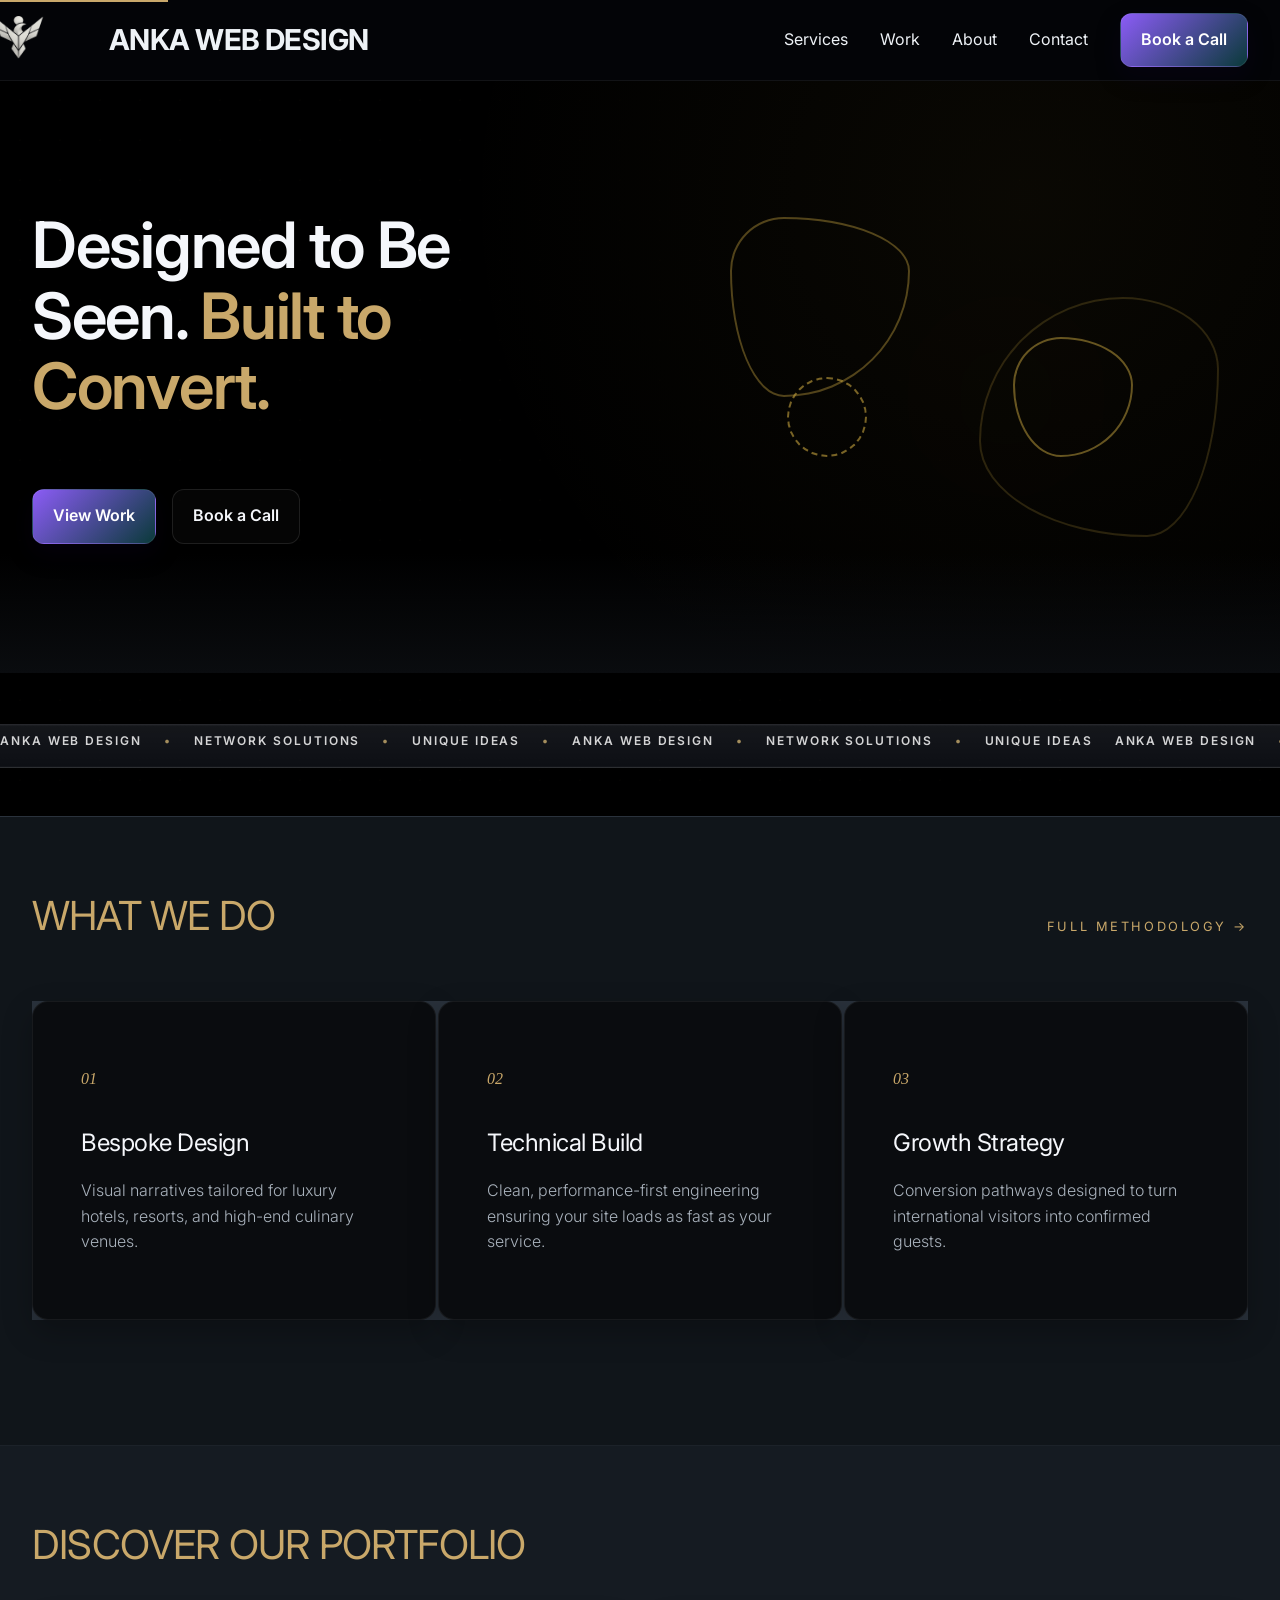
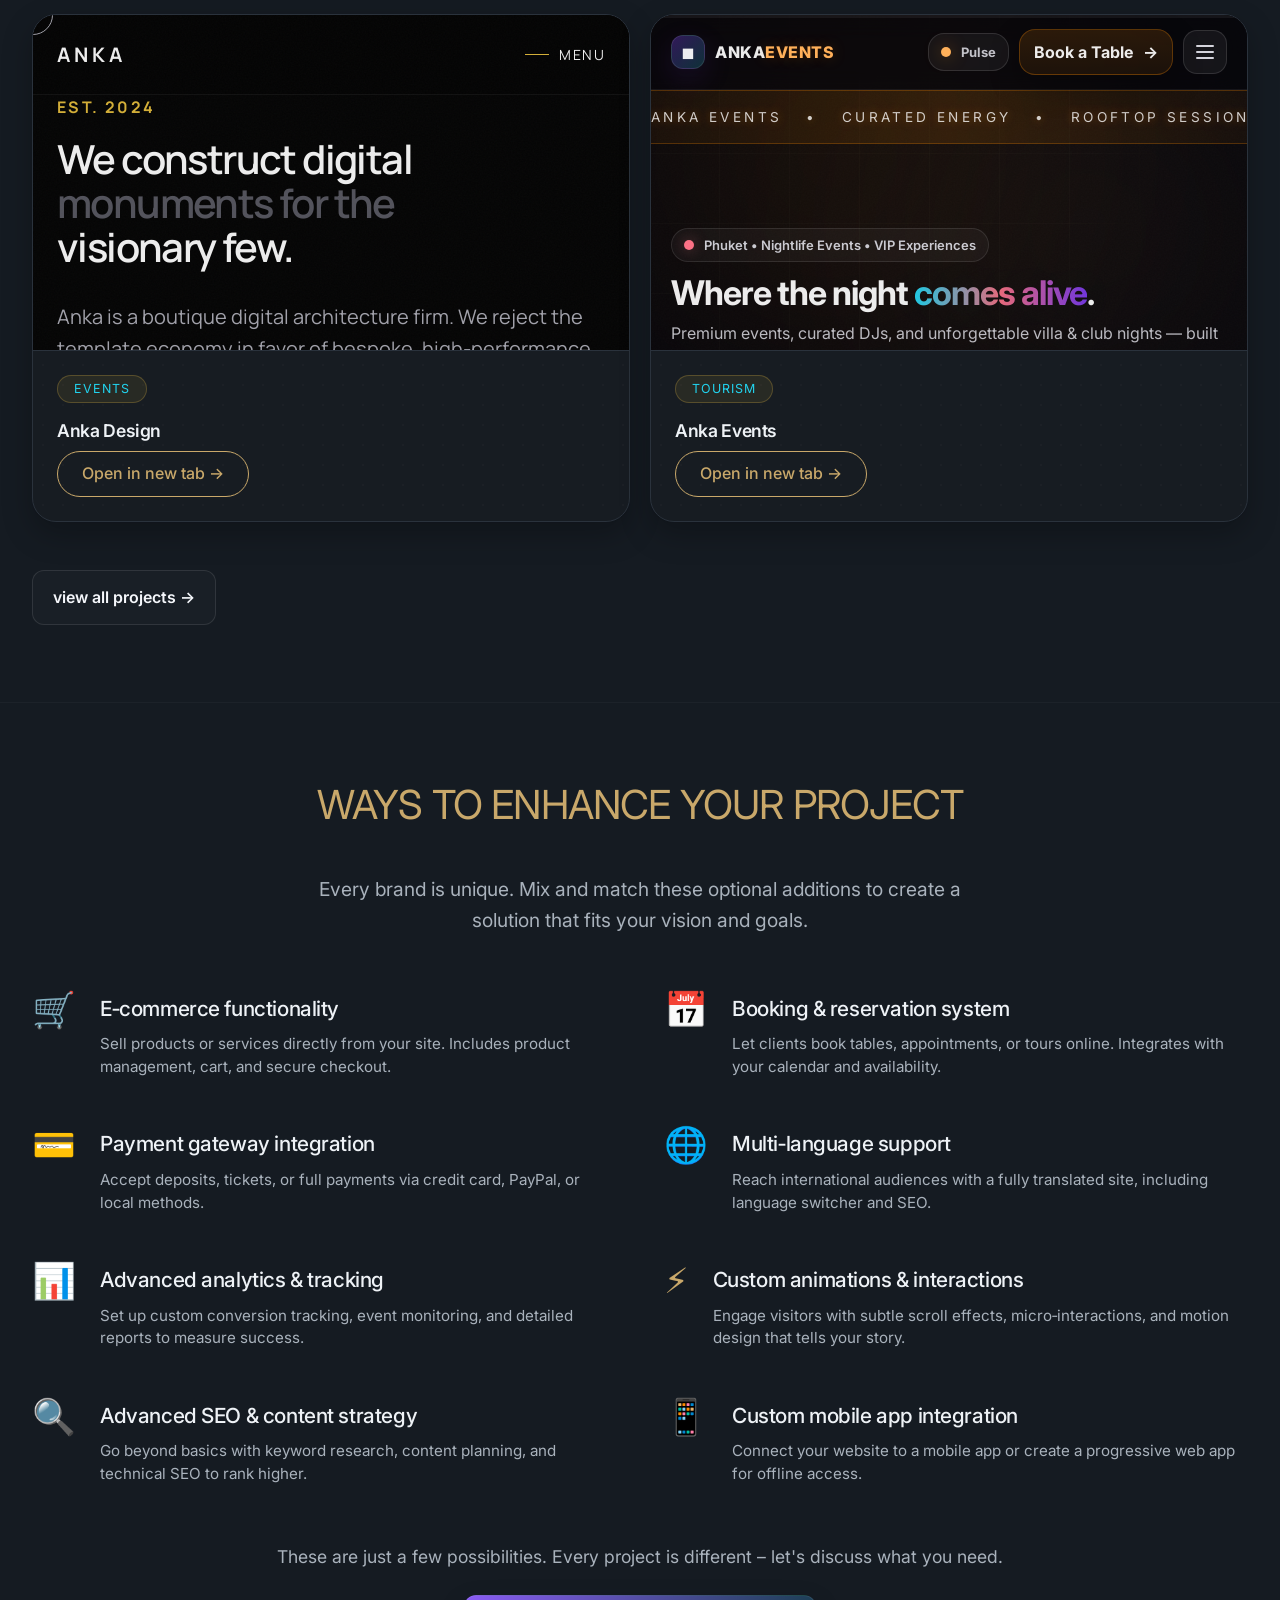
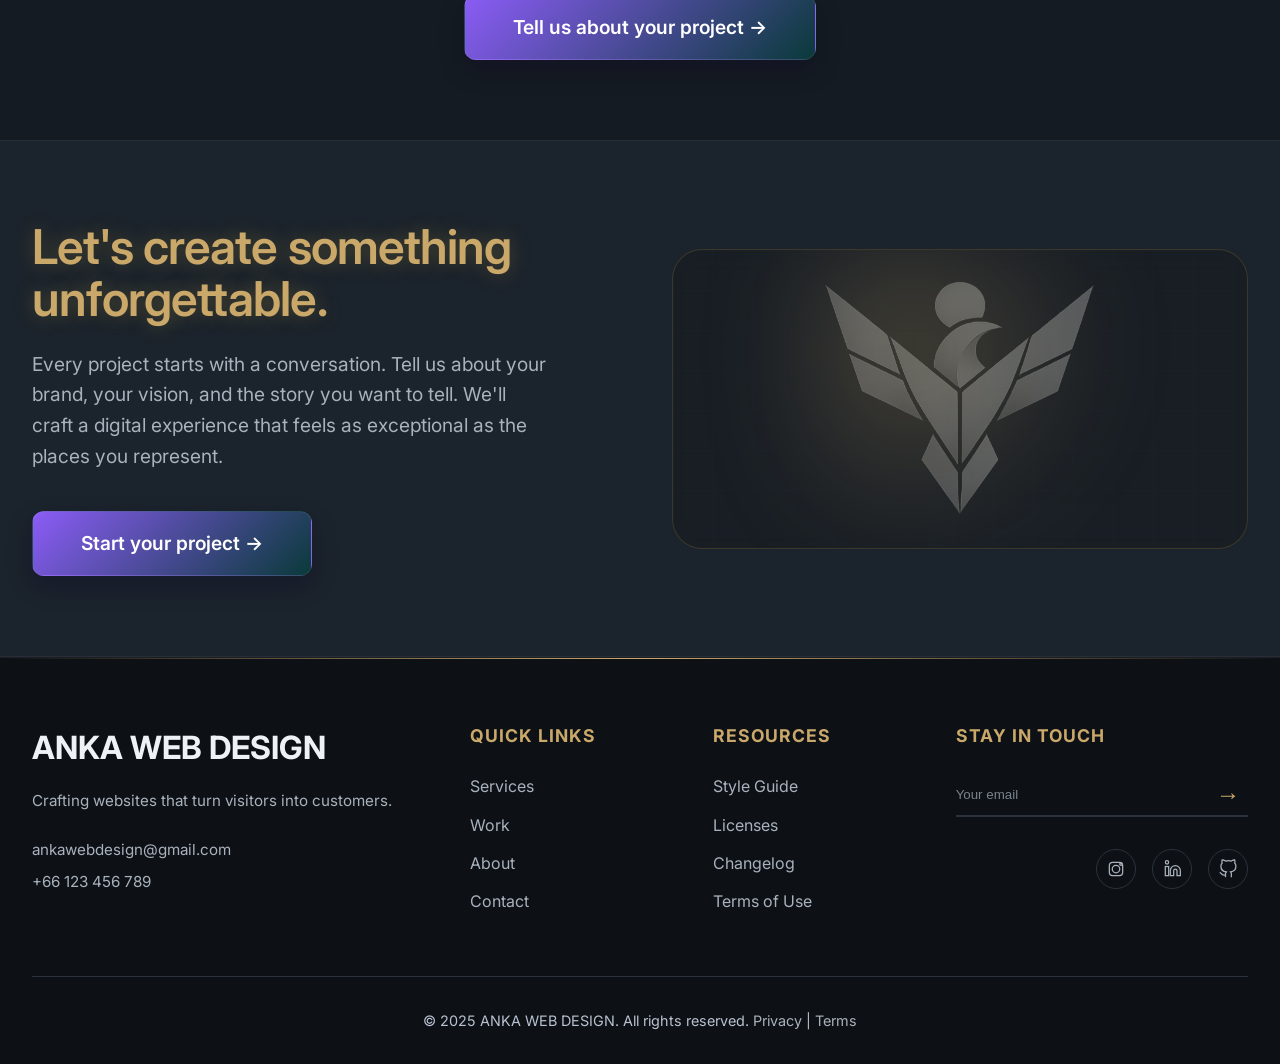
==== commit fca60437: "feat: implement full-width editorial frames and luxury hero" ====
--- a/index.html
+++ b/index.html
@@ -42,10 +42,11 @@
   <!-- Sticky nav -->
   <header class="site-header">
     <div class="container header-container">
-      <a href="index.html" class="logo" aria-label="ANKA home">ANKA WEB DESIGN</a>
-      <button class="mobile-menu-toggle" id="menuToggle" aria-expanded="false" aria-label="Menu">
-        <span></span><span></span><span></span>
-      </button>
+    <a href="index.html" class="logo" aria-label="ANKA home">
+  <img src="assets/img/anka-logo.png" alt="" class="logo-image">
+  <span class="logo-text">ANKA WEB DESIGN</span>
+</a>
+      
       <nav class="main-nav" id="mainNav">
         <ul class="nav-list">
           <li><a href="services.html">Services</a></li>
@@ -59,78 +60,83 @@
   </header>
 
   <main id="main-content">
-    <!-- Hero with moving background -->
-    <section class="hero moving-bg">
-      <div class="container hero-grid">
-        <div class="hero-content">
-          <h1 class="display">Modern <br>websites that <span class="accent">convert.</span></h1>
-          <p class="hero-sub">Premium web design for any industry. We craft digital experiences that feel unforgettable.</p>
-          <div class="hero-ctas">
-            <a href="work.html" class="btn btn-primary">View Work</a>
-            <a href="contact.html" class="btn btn-outline">Book a Call</a>
-          </div>
-        </div>
-        <div class="hero-visual" aria-hidden="true">
-          <div class="blob"></div>
-          <div class="grid-overlay"></div>
-          <!-- New: rotating text -->
-          <div class="rotating-tags">
-            <span>ANKA WEB DESIGN</span><span>NETWORK SOLUTIONS</span><span>PREMIUM WEBSITES</span><span>LIFETIME GUARANTEE</span>
-          </div>
-        </div>
-      </div>
-    </section>
-
+<!-- Hero – refined, no moving background -->
+<section class="hero-refined">
+  <div class="container hero-grid">
+    <div class="hero-content">
+      <h1 class="display">Designed to Be Seen.  <span class="accent">Built to Convert.</span></h1>
+      <br><br>
+      <div class="hero-ctas">
+        <a href="work.html" class="btn btn-primary">View Work</a>
+        <a href="contact.html" class="btn btn-outline">Book a Call</a>
+      </div>
+    </div>
+    <div class="hero-visual-refined" aria-hidden="true">
+      <!-- Abstract geometric shapes -->
+      <div class="shape shape-1"></div>
+      <div class="shape shape-2"></div>
+      <div class="shape shape-3"></div>
+      <div class="shape shape-4"></div>
+      <!-- Subtle glow -->
+      <div class="hero-glow"></div>
+    </div>
+  </div>
+</section>
+<br><br>
     <!-- Moving stripe (marquee) -->
-    <div class="marquee-strip">
-      <div class="marquee-content">
-        ANKA WEB DESIGN • NETWORK SOLUTIONS • UNIQUE IDEAS • ANKA WEB DESIGN • NETWORK SOLUTIONS • UNIQUE IDEAS • ANKA WEB DESIGN • NETWORK SOLUTIONS • UNIQUE IDEAS •
-      </div>
-    </div>
+<div class="marquee-strip">
+  <div class="marquee-track">
+    <div class="marquee-content">
+      <span>ANKA WEB DESIGN</span>
+      <span>NETWORK SOLUTIONS</span>
+      <span>UNIQUE IDEAS</span>
+      <span>ANKA WEB DESIGN</span>
+      <span>NETWORK SOLUTIONS</span>
+      <span>UNIQUE IDEAS</span>
+    </div>
+<br>
+    <!-- duplicate for seamless loop -->
+    <div class="marquee-content" aria-hidden="true">
+      <span>ANKA WEB DESIGN</span>
+      <span>NETWORK SOLUTIONS</span>
+      <span>UNIQUE IDEAS</span>
+      <span>ANKA WEB DESIGN</span>
+      <span>NETWORK SOLUTIONS</span>
+      <span>UNIQUE IDEAS</span>
+    </div>
+  </div>
+</div>
 
 
     <!-- What we do – interactive cards -->
     <!-- What we do – interactive cards with glassmorphism and animated borders -->
-<section class="services-preview">
-  <div class="container">
-    <h2 class="section-title">what we do</h2>
-    <div class="interactive-card-grid">
-      <div class="service-card interactive">
-        <span class="service-icon">✧</span>
-        <h3>Web Design</h3>
-        <p>Atmospheric, user‑centred layouts that tell your story.</p>
-        <a href="services.html" class="card-link">Learn more →</a>
-      </div>
-      <div class="service-card interactive">
-        <span class="service-icon">⚙️</span>
-        <h3>Development</h3>
-        <p>Semantic, performance‑first code – vanilla or modern stacks.</p>
-        <a href="services.html" class="card-link">Learn more →</a>
-      </div>
-      <div class="service-card interactive">
-        <span class="service-icon">◈</span>
-        <h3>Branding</h3>
-        <p>Quiet visual identities that feel premium and ownable.</p>
-        <a href="services.html" class="card-link">Learn more →</a>
-      </div>
-      <div class="service-card interactive">
-        <span class="service-icon">⌲</span>
-        <h3>Landing Pages</h3>
-        <p>High‑conversion, campaign‑focused single pages.</p>
-        <a href="services.html" class="card-link">Learn more →</a>
-      </div>
-      <div class="service-card interactive">
-        <span class="service-icon">🔍</span>
-        <h3>SEO Basics</h3>
-        <p>Structure, speed and semantics – the organic foundation.</p>
-        <a href="services.html" class="card-link">Learn more →</a>
-      </div>
-      <div class="service-card interactive">
-        <span class="service-icon">⟲</span>
-        <h3>Maintenance</h3>
-        <p>Care, updates and peace of mind.</p>
-        <a href="services.html" class="card-link">Learn more →</a>
-      </div>
+<section class="services-preview section-block surface-1" style="border-top: 1px solid var(--border);">
+  <div class="container">
+    <div style="display: flex; justify-content: space-between; align-items: flex-end; margin-bottom: 4rem;">
+        <h2 class="section-title" style="margin-bottom: 0;">What we do</h2>
+        <a href="services.html" style="color: var(--accent); text-decoration: none; font-size: 0.8rem; letter-spacing: 0.2em; text-transform: uppercase;">Full Methodology →</a>
+    </div>
+
+    <div class="interactive-card-grid" style="display: grid; grid-template-columns: repeat(auto-fit, minmax(300px, 1fr)); gap: 2px; background: var(--border);">
+      
+      <div class="service-card" style="background: var(--bg-dark); padding: 4rem 3rem; transition: background 0.3s ease;">
+        <span style="font-family: serif; font-style: italic; color: var(--accent); display: block; margin-bottom: 2rem;">01</span>
+        <h3 style="font-size: 1.5rem; margin-bottom: 1rem; font-weight: 400;">Bespoke Design</h3>
+        <p style="color: var(--text-secondary); font-weight: 300;">Visual narratives tailored for luxury hotels, resorts, and high-end culinary venues.</p>
+      </div>
+
+      <div class="service-card" style="background: var(--bg-dark); padding: 4rem 3rem; transition: background 0.3s ease;">
+        <span style="font-family: serif; font-style: italic; color: var(--accent); display: block; margin-bottom: 2rem;">02</span>
+        <h3 style="font-size: 1.5rem; margin-bottom: 1rem; font-weight: 400;">Technical Build</h3>
+        <p style="color: var(--text-secondary); font-weight: 300;">Clean, performance-first engineering ensuring your site loads as fast as your service.</p>
+      </div>
+
+      <div class="service-card" style="background: var(--bg-dark); padding: 4rem 3rem; transition: background 0.3s ease;">
+        <span style="font-family: serif; font-style: italic; color: var(--accent); display: block; margin-bottom: 2rem;">03</span>
+        <h3 style="font-size: 1.5rem; margin-bottom: 1rem; font-weight: 400;">Growth Strategy</h3>
+        <p style="color: var(--text-secondary); font-weight: 300;">Conversion pathways designed to turn international visitors into confirmed guests.</p>
+      </div>
+
     </div>
   </div>
 </section>
@@ -138,7 +144,7 @@
     <!-- Portfolio showcase – live demos -->
     <!-- Portfolio showcase – live demos (static advanced cards) -->
 <!-- Portfolio showcase – live demos with iframes -->
-<section class="portfolio-showcase">
+<section class="portfolio-showcase section-block surface-2">
   <div class="container">
     <h2 class="section-title">Discover Our Portfolio</h2>
     <div class="demo-grid">
@@ -184,87 +190,109 @@
   </div>
 </section>
 
-<!-- Our Approach – Visual Metaphor (replaces process) -->
-<section class="approach-metaphor">
-  <div class="container">
-    <h2 class="section-title">our approach</h2>
-    <div class="metaphor-container">
-      <div class="circle circle-atmosphere">
-        <div class="circle-glow"></div>
-        <span class="circle-label">Atmosphere</span>
-        <p class="circle-desc">Design that evokes emotion and tells your story.</p>
-      </div>
-      <div class="circle circle-performance">
-        <div class="circle-glow"></div>
-        <span class="circle-label">Performance</span>
-        <p class="circle-desc">Fast, efficient code that respects your users.</p>
-      </div>
-      <div class="circle circle-accessibility">
-        <div class="circle-glow"></div>
-        <span class="circle-label">Accessibility</span>
-        <p class="circle-desc">Inclusive by default – for everyone.</p>
-      </div>
-    </div>
-  </div>
-</section>
-
-
-    <!-- Pricing -->
-    <section class="pricing">
-      <div class="container">
-        <h2 class="section-title">CHOOSE YOUR PLAN</h2>
-        <div class="pricing-grid-enhanced">
-          <div class="pricing-card">
-            <h3>Starter</h3><p class="price">$2,500</p>
-            <ul class="feature-list"><li>5‑page brochure</li><li>Mobile‑first</li><li>SEO basics</li><li>Contact form</li><li>1 round of revisions</li></ul>
-            <a href="contact.html" class="btn btn-outline">Get started</a>
-          </div>
-          <div class="pricing-card popular">
-            <span class="popular-badge">Most popular</span>
-            <h3>Growth</h3><p class="price">$4,500</p>
-            <ul class="feature-list"><li>10 pages / custom CMS</li><li>Performance audit</li><li>Analytics setup</li><li>3 rounds of revisions</li><li>3 months support</li></ul>
-            <a href="contact.html" class="btn btn-primary">Get started</a>
-          </div>
-          <div class="pricing-card">
-            <h3>Premium</h3><p class="price">$7,500</p>
-            <ul class="feature-list"><li>Bespoke experience</li><li>Advanced interactions</li><li>Priority support</li><li>Unlimited revisions</li><li>12 months support</li></ul>
-            <a href="contact.html" class="btn btn-outline">Get started</a>
-          </div>
-        </div>
-        <p class="pricing-note">Starting at – actual quote after discovery</p>
-      </div>
-    </section>
+
+
+
+<!-- Project Enhancements – distinct design -->
+<section class="enhancements-alt section-block surface-2">
+  <div class="container">
+    <h2 class="section-title">Ways to enhance your project</h2>
+    <p class="enhancements-intro">Every brand is unique. Mix and match these optional additions to create a solution that fits your vision and goals.</p>
+    
+    <div class="enhancements-alt-grid">
+      
+      <div class="enhancement-alt-item">
+        <span class="alt-icon">🛒</span>
+        <div class="alt-content">
+          <h3>E‑commerce functionality</h3>
+          <p>Sell products or services directly from your site. Includes product management, cart, and secure checkout.</p>
+        </div>
+      </div>
+
+      <div class="enhancement-alt-item">
+        <span class="alt-icon">📅</span>
+        <div class="alt-content">
+          <h3>Booking & reservation system</h3>
+          <p>Let clients book tables, appointments, or tours online. Integrates with your calendar and availability.</p>
+        </div>
+      </div>
+
+      <div class="enhancement-alt-item">
+        <span class="alt-icon">💳</span>
+        <div class="alt-content">
+          <h3>Payment gateway integration</h3>
+          <p>Accept deposits, tickets, or full payments via credit card, PayPal, or local methods.</p>
+        </div>
+      </div>
+
+      <div class="enhancement-alt-item">
+        <span class="alt-icon">🌐</span>
+        <div class="alt-content">
+          <h3>Multi‑language support</h3>
+          <p>Reach international audiences with a fully translated site, including language switcher and SEO.</p>
+        </div>
+      </div>
+
+      <div class="enhancement-alt-item">
+        <span class="alt-icon">📊</span>
+        <div class="alt-content">
+          <h3>Advanced analytics & tracking</h3>
+          <p>Set up custom conversion tracking, event monitoring, and detailed reports to measure success.</p>
+        </div>
+      </div>
+
+      <div class="enhancement-alt-item">
+        <span class="alt-icon">⚡</span>
+        <div class="alt-content">
+          <h3>Custom animations & interactions</h3>
+          <p>Engage visitors with subtle scroll effects, micro‑interactions, and motion design that tells your story.</p>
+        </div>
+      </div>
+
+      <div class="enhancement-alt-item">
+        <span class="alt-icon">🔍</span>
+        <div class="alt-content">
+          <h3>Advanced SEO & content strategy</h3>
+          <p>Go beyond basics with keyword research, content planning, and technical SEO to rank higher.</p>
+        </div>
+      </div>
+
+      <div class="enhancement-alt-item">
+        <span class="alt-icon">📱</span>
+        <div class="alt-content">
+          <h3>Custom mobile app integration</h3>
+          <p>Connect your website to a mobile app or create a progressive web app for offline access.</p>
+        </div>
+      </div>
+
+    </div>
+
+    <div class="enhancements-footer">
+      <p>These are just a few possibilities. Every project is different – let's discuss what you need.</p>
+      <a href="contact.html" class="btn btn-primary btn-large">Tell us about your project →</a>
+    </div>
+  </div>
+</section>
 
 
 
     <!-- Final CTA -->
     <!-- Final CTA – rich content -->
-<!-- Final CTA – rich content with stats and visual -->
-<section class="cta-advanced">
+<!-- Final CTA – refined, no stats -->
+<section class="cta-advanced section-block surface-3">
   <div class="container">
     <div class="cta-grid">
       <div class="cta-content">
-        <h2 class="cta-title">Ready to launch?</h2>
-        <p class="cta-sub">Let's turn your vision into a digital experience that feels unforgettable. We're just one conversation away.</p>
-        <div class="cta-stats">
-          <div class="stat-item">
-            <span class="stat-number">50+</span>
-            <span class="stat-label">projects delivered</span>
-          </div>
-          <div class="stat-item">
-            <span class="stat-number">100%</span>
-            <span class="stat-label">client satisfaction</span>
-          </div>
-          <div class="stat-item">
-            <span class="stat-number">24h</span>
-            <span class="stat-label">response time</span>
-          </div>
-        </div>
-        <a href="contact.html" class="btn btn-primary btn-large">Start a conversation →</a>
+        <h2 class="cta-title">Let's create something unforgettable.</h2>
+        <p class="cta-sub">Every project starts with a conversation. Tell us about your brand, your vision, and the story you want to tell. We'll craft a digital experience that feels as exceptional as the places you represent.</p>
+        <div class="cta-action">
+          <a href="contact.html" class="btn btn-primary btn-large">Start your project →</a>
+        </div>
       </div>
       <div class="cta-visual" aria-hidden="true">
         <div class="cta-blob"></div>
         <div class="cta-grid-overlay"></div>
+        <img src="assets/img/anka-logo.png" alt="" class="cta-logo">
       </div>
     </div>
   </div>
@@ -276,10 +304,10 @@
     <div class="footer-grid">
       <!-- Column 1: Company -->
       <div class="footer-col">
-        <a href="index.html" class="footer-logo">ANKA</a>
-        <p class="footer-about">Dark, modern websites for tourism, events, cafes & restaurants. Based in Phuket, working worldwide.</p>
+        <a href="index.html" class="footer-logo">ANKA WEB DESIGN</a>
+        <p class="footer-about">Crafting websites that turn visitors into customers.</p>
         <div class="footer-contact">
-          <span>hello@anka.design</span>
+          <span>ankawebdesign@gmail.com</span>
           <span>+66 123 456 789</span>
         </div>
       </div>
--- a/assets/css/style.css
+++ b/assets/css/style.css
@@ -1,14 +1,17 @@
 /* FILE: assets/css/style.css */
 :root {
-  --bg-dark: #0b0b0b;
-  --bg-card: #141414;
-  --text-primary: #f0f0f0;
-  --text-secondary: #a8a8a8;
-  --accent: #c6a43f; /* warm gold */
-  --border: #2a2a2a;
+  --bg-dark: #0a0c0f;        /* black-ish (hero/header/footer only) */
+  --bg-card: #171c22;        /* cards */
+  --bg-surface-1: #10151a;   /* dark section */
+  --bg-surface-2: #151b22;   /* medium section */
+  --bg-surface-3: #1b232c;   /* lighter dark section */
+  --text-primary: #eef2f6;
+  --text-secondary: #a9b2bc;
+  --accent: #c9a86a;         /* warm gold (not purple) */
+  --border: #2a323c;
   --font-sans: 'Inter', system-ui, -apple-system, sans-serif;
-  --shadow: 0 20px 40px -10px rgba(0,0,0,0.8);
-  --transition: 0.2s ease;
+  --shadow: 0 20px 40px -10px rgba(0,0,0,0.45);
+  --transition: 0.25s ease;
 }
 * { margin: 0; padding: 0; box-sizing: border-box; }
 html {
@@ -26,7 +29,7 @@
   content: "";
   position: fixed;
   top: 0; left: 0; width: 100%; height: 100%;
-  background-image: radial-gradient(rgba(198, 164, 63, 0.03) 1px, transparent 1px);
+  background-image: radial-gradient(rgba(198, 164, 63, 0.015) 1px, transparent 1px);
   background-size: 40px 40px;
   pointer-events: none;
   z-index: -1;
@@ -35,7 +38,7 @@
   content: "";
   position: fixed;
   top: 0; left: 0; width: 100%; height: 100%;
-  background: repeating-linear-gradient(0deg, rgba(0,0,0,0.02) 0px, rgba(0,0,0,0.02) 1px, transparent 1px, transparent 4px);
+  background: repeating-linear-gradient(0deg, rgba(0,0,0,0.01) 0px, rgba(0,0,0,0.02) 1px, transparent 1px, transparent 4px);
   pointer-events: none;
   z-index: -1;
 }
@@ -44,18 +47,18 @@
 a:hover { color: var(--accent); }
 .btn {
   display: inline-block;
-  padding: 0.8rem 2rem;
-  border-radius: 0;
-  font-weight: 500;
+  padding: 0.85rem 1.25rem;
+  border-radius: 12px;
+  font-weight: 600;
   transition: var(--transition);
   border: 1px solid transparent;
   cursor: pointer;
   text-align: center;
 }
-.btn-primary { background: var(--accent); color: var(--bg-dark); border-color: var(--accent); }
-.btn-primary:hover { background: transparent; color: var(--accent); }
-.btn-outline { border: 1px solid var(--accent); color: var(--accent); background: transparent; }
-.btn-outline:hover { background: var(--accent); color: var(--bg-dark); }
+.btn-primary { background: var(--accent); color: #111; }
+.btn-primary:hover { background: #d2b57d; color: #111; border-color: #d2b57d; }
+.btn-outline { border: 1px solid var(--border); color: var(--text-primary); background: rgba(255,255,255,0.02); }
+.btn-outline:hover { border-color: var(--accent); color: var(--accent); background: rgba(201,168,106,0.06); }
 .btn-large { padding: 1rem 3rem; font-size: 1.2rem; }
 
 /* skip link */
@@ -66,7 +69,7 @@
 
 /* header */
 .site-header {
-  position: sticky; top: 0; background: rgba(11,11,11,0.9); backdrop-filter: blur(8px); border-bottom: 1px solid var(--border); z-index: 50;
+  position: sticky; top: 0; background: rgba(10,12,15,0.86); backdrop-filter: blur(8px); border-bottom: 1px solid var(--border); z-index: 50;
 }
 .header-container {
   display: flex; justify-content: space-between; align-items: center; height: 80px;
@@ -81,20 +84,31 @@
 /* hero */
 .hero { padding: 6rem 0; }
 .hero-grid { display: grid; grid-template-columns: 1fr 1fr; gap: 4rem; align-items: center; }
-.display { font-size: clamp(2.5rem, 5vw, 4.5rem); font-weight: 600; line-height: 1.1; letter-spacing: -0.02em; }
+.display { font-size: clamp(2.4rem, 4.2vw, 4.1rem); font-weight: 650; line-height: 1.1; letter-spacing: -0.02em; }
 .accent { color: var(--accent); }
-.hero-sub { font-size: 1.3rem; color: var(--text-secondary); margin: 2rem 0; }
+.hero-sub { font-size: 1.1rem; line-height: 1.75; max-width: 58ch; color: var(--text-secondary);
+margin-top: 0;
+margin-bottom: 18px; 
+}
 .hero-ctas { display: flex; gap: 1rem; }
 .hero-visual { position: relative; min-height: 400px; }
 .blob { width: 300px; height: 300px; background: radial-gradient(circle at 30% 30%, var(--accent), transparent 70%); filter: blur(60px); opacity: 0.3; position: absolute; top: 20%; left: 20%; }
 .grid-overlay { position: absolute; inset: 0; background-image: linear-gradient(var(--border) 1px, transparent 1px), linear-gradient(90deg, var(--border) 1px, transparent 1px); background-size: 40px 40px; opacity: 0.2; }
-
+.section-title { font-size: clamp(1.7rem, 2.3vw, 2.3rem); margin-bottom: 2rem; letter-spacing: -0.01em; }
 /* trust strip */
 .trust-strip { padding: 2rem 0; border-top: 1px solid var(--border); border-bottom: 1px solid var(--border); margin: 2rem 0; }
 .trust-label { text-transform: uppercase; font-size: 0.8rem; letter-spacing: 2px; color: var(--text-secondary); margin-bottom: 1.5rem; }
 .trust-logos { display: flex; gap: 3rem; flex-wrap: wrap; }
 .logo-mark { font-size: 1.3rem; font-weight: 300; color: var(--text-secondary); }
-
+.surface-black { background: var(--bg-dark); }
+.surface-1 { background: var(--bg-surface-1); }
+.surface-2 { background: var(--bg-surface-2); }
+.surface-3 { background: var(--bg-surface-3); }
+
+.section-block {
+  padding: clamp(3.5rem, 6vw, 6rem) 0;
+  border-top: 1px solid rgba(255,255,255,0.03);
+}
 /* sections */
 .section-title { font-size: 2.5rem; font-weight: 400; margin-bottom: 3rem; letter-spacing: -0.02em; color: var(--accent); text-transform: uppercase; }
 .card-grid { display: grid; grid-template-columns: repeat(auto-fill, minmax(280px, 1fr)); gap: 2rem; }
@@ -149,11 +163,7 @@
 .service-card h3 {
   margin-bottom: 1rem;
   font-weight: 500;
-.service-card {
-  transition: transform 0.2s, box-shadow 0.2s, border-color 0.2s;
-  transform-style: preserve-3d;
-  will-change: transform;
-}
+
 }
 
 /* modern timeline */
@@ -385,7 +395,7 @@
   margin-bottom: 2rem;
 }
 .pricing-card {
-  background: var(--bg-card);
+  background: linear-gradient(180deg, rgba(255,255,255,0.02), rgba(255,255,255,0));
   padding: 2rem;
   border: 1px solid var(--border);
   transition: var(--transition);
@@ -550,11 +560,11 @@
 /* ---------- Advanced CTA section ---------- */
 .cta-advanced {
   padding: 5rem 0;
-  background: var(--bg-dark);
+  background: var(--bg-surface-3);
   position: relative;
   overflow: hidden;
-  border-top: 1px solid var(--border);
-  border-bottom: 1px solid var(--border);
+  border-top: 1px solid rgba(255,255,255,0.05);
+  border-bottom: 1px solid rgba(255,255,255,0.05);
 }
 
 .cta-grid {
@@ -956,16 +966,8 @@
   }
 }
 
-/* Marquee strip */
-.marquee-strip {
-  background: var(--accent);
-  color: var(--bg-dark);
-  padding: 0.8rem 0;
-  overflow: hidden;
-  white-space: nowrap;
-  font-weight: 500;
-  letter-spacing: 1px;
-}
+
+
 .marquee-content {
   display: inline-block;
   animation: marquee 20s linear infinite;
@@ -980,16 +982,16 @@
 .interactive-card-grid {
   display: grid;
   grid-template-columns: repeat(auto-fit, minmax(280px, 1fr));
-  gap: 2rem;
+  gap: 1.5rem;
   margin: 3rem 0;
 }
 
 .service-card.interactive {
   position: relative;
-  background: rgba(20, 20, 20, 0.6);
+  background: color-mix(in srgb, var(--bg-card) 88%, white 12%);
   backdrop-filter: blur(10px);
-  border: 1px solid rgba(198, 164, 63, 0.2);
-  border-radius: 24px;
+  border: 1px solid rgba(255, 255, 255, 0.06);
+  border-radius: 16px;
   padding: 2.5rem 2rem;
   transition: transform 0.3s ease, box-shadow 0.3s ease, border-color 0.3s;
   overflow: hidden;
@@ -1110,7 +1112,7 @@
 .demo-grid {
   display: grid;
   grid-template-columns: repeat(auto-fit, minmax(300px, 1fr));
-  gap: 2rem;
+  gap: 1.25rem;
   margin: 3rem 0;
 }
 
@@ -1118,14 +1120,15 @@
   position: relative;
   background: rgba(20, 20, 20, 0.6);
   backdrop-filter: blur(10px);
-  border: 1px solid rgba(198, 164, 63, 0.2);
-  border-radius: 24px;
+  border: 1px solid rgba(255,255,255,0.06);
+  border-radius: 18px;
   padding: 1.5rem;
   transition: transform 0.3s ease, box-shadow 0.3s ease;
   overflow: hidden;
   z-index: 1;
   display: flex;
   flex-direction: column;
+  box-shadow: 0 14px 32px rgba(0,0,0,0.22);
 }
 
 /* Animated gradient border */
@@ -1301,9 +1304,9 @@
 
 /* ---------- Footer Richer ---------- */
 .site-footer {
-  background: rgba(10, 10, 10, 0.95);
+  background: #0d1116;
   backdrop-filter: blur(10px);
-  border-top: 1px solid rgba(198, 164, 63, 0.2);
+  border-top: 1px solid rgba(255,255,255,0.06);
   padding: 4rem 0 2rem;
   position: relative;
   overflow: hidden;
@@ -1516,10 +1519,11 @@
   }
 }
 .marquee-strip {
-  margin-bottom: 3rem; /* or whatever value looks good */
+  margin-bottom: 3rem;
+  margin-top: 3rem; /* or whatever value looks good */
 }
 /* ---------- Approach Metaphor Section ---------- */
-.approach-metaphor {
+.approach-metaphor { background: var(--bg-surface-1); 
   padding: 4rem 0;
   overflow: hidden;
 }
@@ -1547,7 +1551,7 @@
   justify-content: center;
   text-align: center;
   padding: 1.5rem;
-  box-shadow: 0 20px 30px -10px rgba(0,0,0,0.6);
+  box-shadow: 0 12px 24px rgba(0,0,0,0.22);
   transition: transform 0.3s ease, border-color 0.3s;
   animation: float 6s infinite ease-in-out;
 }
@@ -2555,4 +2559,7299 @@
   .story-decoration {
     display: none;
   }
+}
+
+
+/* ========== MOBILE STYLES (max-width: 768px) ========== */
+@media (max-width: 768px) {
+
+  /* --------------------------------------------
+     1. HIDE SPECIFIC SECTIONS ON MOBILE
+        (approach bubbles, services section)
+  -------------------------------------------- */
+.approach-metaphor,
+.services-preview,
+.services-showcase {
+  display: none !important;
+}
+
+/* Force hero bottom spacing to zero */
+.hero,
+.hero .container,
+.hero-grid,
+.hero-content,
+.hero-visual {
+  margin-bottom: 0 !important;
+  padding-bottom: 0 !important;
+}
+
+  /* Remove min-height from hero visual */
+  .hero-visual {
+    min-height: 0 !important;
+  }
+
+  /* Ensure marquee starts flush */
+  .marquee-strip {
+    margin-top: 0 !important;
+    padding-top: 0 !important;
+  }
+
+  /* Hide moving background pseudo-element */
+  .moving-bg::before {
+    display: none !important;
+  }
+
+  /* Remove min-height from hero visual */
+  .hero-visual {
+    min-height: 0 !important;
+  }
+
+
+  /* Hide moving background pseudo-element */
+  .moving-bg::before {
+    display: none !important;
+  
+  }
+
+  /* --------------------------------------------
+     2. HIDE DECORATIVE / NON-ESSENTIAL ELEMENTS
+  -------------------------------------------- */
+  .rotating-tags,              /* rotating hero tags */
+  .blob,                       /* hero blobs */
+  .grid-overlay,               /* hero grid overlay */
+  .cta-visual,                 /* right column in CTA */
+  .story-decoration,           /* decorative shapes in about story */
+  .included-blob,              /* background blobs in deliverables */
+  .philosophy-decoration,      /* small decorative shape in philosophy */
+  .circle-glow,                /* glow behind metaphor circles */
+  .cursor-glow {               /* mouse follower (not needed on touch) */
+    display: none !important;
+  }
+
+  /* --------------------------------------------
+     3. CONTAINER & SPACING – TIGHTER
+  -------------------------------------------- */
+  .container {
+    padding-left: 1.2rem;
+    padding-right: 1.2rem;
+  }
+
+  section {
+    padding: 2rem 0;           /* reduced from 3rem */
+  }
+
+  /* Remove extra gap after hero */
+  .hero {
+    padding: 2rem 0 1rem;      /* less bottom padding */
+  }
+
+  /* Adjust marquee strip margin */
+  .marquee-strip {
+    margin-bottom: 1.5rem;     /* reduced from 3rem */
+  }
+
+  /* --------------------------------------------
+     4. STACK ALL GRIDS TO SINGLE COLUMN
+  -------------------------------------------- */
+  .hero-grid,
+  .card-grid,
+  .interactive-card-grid,
+  .principles-grid,
+  .philosophy-grid,
+  .work-grid-enhanced,
+  .demo-grid,
+  .pricing-grid-enhanced,
+  .testimonial-grid,
+  .contact-grid,
+  .footer-grid,
+  .expertise-grid,
+  .team-grid,
+  .benefits-grid,
+  .tech-grid-pro,
+  .approach .card-grid {        /* if you have an approach section */
+    grid-template-columns: 1fr !important;
+    gap: 1.2rem;                /* smaller gap */
+  }
+
+  /* --------------------------------------------
+     5. PRICING SECTION – FIT SCREEN
+  -------------------------------------------- */
+  .pricing-card {
+    padding: 1rem;            /* less padding */
+  }
+
+  .pricing-card.popular {
+    transform: scale(1);         /* remove scale on mobile */
+    margin: 0;                   /* remove any extra margin */
+  }
+
+  .popular-badge {
+    font-size: 0.7rem;
+    padding: 0.2rem 1rem;
+    top: -0.5rem;                /* adjust position */
+  }
+
+  .price {
+    font-size: 2rem;             /* smaller price */
+  }
+
+  .feature-list li {
+    padding: 0.2rem 0;
+    font-size: 0.90rem;
+  }
+
+  .pricing-card .btn {
+    width: 100%;                  /* full-width button */
+    margin-top: 0.8rem;
+    text-align: center;
+  }
+
+  /* --------------------------------------------
+     6. ADJUST FONT SIZES
+  -------------------------------------------- */
+  .display {
+    font-size: 2.2rem;           /* slightly smaller */
+  }
+
+  .section-title {
+    font-size: 1.8rem;
+    margin-bottom: 1.5rem;
+  }
+
+  .hero-sub {
+    font-size: 1rem;
+    margin: 1rem 0;
+  }
+
+  .page-title-advanced {
+    font-size: 2.5rem;
+  }
+
+  .page-sub-advanced {
+    font-size: 1.1rem;
+  }
+
+  .cta-title {
+    font-size: 2rem;
+  }
+
+  h1, h2, h3 {
+    word-break: break-word;
+  }
+
+  /* --------------------------------------------
+     7. RESPONSIVE IMAGES & IFRAMES
+  -------------------------------------------- */
+  img,
+  iframe,
+  video {
+    max-width: 100%;
+    height: auto;
+  }
+
+  .iframe-container {
+    padding-bottom: 75%;        /* taller aspect ratio for mobile if needed */
+  }
+
+  /* --------------------------------------------
+     8. TOUCH TARGETS (minimum 44x44)
+  -------------------------------------------- */
+  .btn,
+  .btn-small,
+  .btn-large,
+  .nav-list a,
+  .footer-menu a,
+  .card-link,
+  .filter-btn,
+  .accordion-btn {
+    min-height: 44px;
+    min-width: 44px;
+    padding: 0.7rem 1rem;
+    display: inline-flex;
+    align-items: center;
+    justify-content: center;
+    line-height: 1.2;
+  }
+
+  /* --------------------------------------------
+     9. NAVIGATION (already present, but ensure)
+  -------------------------------------------- */
+  .mobile-menu-toggle {
+    display: block;
+  }
+
+  .main-nav {
+    position: fixed;
+    top: 70px;                   /* adjust if header height changes */
+    left: 0;
+    width: 100%;
+    background: var(--bg-dark);
+    flex-direction: column;
+    align-items: center;
+    padding: 1.5rem;
+    transform: translateX(-100%);
+    transition: transform 0.3s;
+    border-bottom: 1px solid var(--border);
+    z-index: 100;
+  }
+
+  .main-nav.open {
+    transform: translateX(0);
+  }
+
+  .nav-list {
+    flex-direction: column;
+    align-items: center;
+    gap: 0.8rem;
+  }
+
+  .nav-cta {
+    margin-top: 1rem;
+  }
+
+  /* --------------------------------------------
+     10. TIMELINE ADJUSTMENTS (if present)
+  -------------------------------------------- */
+  .timeline-modern::before {
+    left: 1.5rem;
+  }
+
+  .step-marker {
+    width: 2.5rem;
+    height: 2.5rem;
+    font-size: 0.9rem;
+  }
+
+  .step-content {
+    padding: 0.8rem 1rem;
+  }
+
+  .step-content h3 {
+    font-size: 1.2rem;
+  }
+
+  /* --------------------------------------------
+     11. FOOTER
+  -------------------------------------------- */
+  .footer-grid {
+    gap: 1.5rem;
+  }
+
+  .footer-col {
+    text-align: center;
+  }
+
+  .footer-contact {
+    align-items: center;
+  }
+
+  .newsletter-form {
+    max-width: 280px;
+    margin-left: auto;
+    margin-right: auto;
+  }
+
+  .footer-social {
+    justify-content: center;
+  }
+
+  /* --------------------------------------------
+     12. EXTRA SAFETY: NO HORIZONTAL SCROLL
+  -------------------------------------------- */
+  body {
+    overflow-x: hidden;
+  }
+}
+
+/* ========== EXTRA SMALL SCREENS (max-width: 480px) ========== */
+@media (max-width: 480px) {
+  .display {
+    font-size: 1.8rem;
+  }
+
+  .section-title {
+    font-size: 1.6rem;
+  }
+
+  .btn,
+  .btn-large {
+    width: 100%;                /* full-width buttons on very small screens */
+    padding: 0.8rem;
+  }
+
+  .hero-ctas {
+    flex-direction: column;
+    gap: 0.8rem;
+  }
+
+  .hero-ctas .btn {
+    width: 100%;
+  }
+
+  .pricing-card {
+    padding: 1.2rem;
+  }
+
+  .price {
+    font-size: 1.8rem;
+  }
+}
+/* Remove all possible spacing between hero and marquee */
+/* Force hero bottom spacing to zero */
+.hero,
+.hero .container,
+.hero-grid,
+.hero-content,
+.hero-visual {
+  margin-bottom: 0 !important;
+  padding-bottom: 0 !important;
+}
+
+/* Remove min-height from hero visual on mobile */
+.hero-visual {
+  min-height: 0 !important;
+}
+
+/* Ensure marquee starts flush */
+.marquee-strip {
+  margin-top: 0rem !important;
+  padding-top: 0 !important;
+}
+
+/* Hide any pseudo-elements that might add height */
+.moving-bg::before {
+  display: none !important;
+}
+main {
+  padding-top: 0;
+  margin-top: 0;
+}
+
+body {
+  margin: 0;
+  padding: 0;
+}
+/* === ANKA premium dark polish (safe overrides) === */
+
+:root {
+  --bg-0: #07090d;
+  --bg-1: #0c1118;
+  --bg-2: #111826;
+  --panel: rgba(255,255,255,0.04);
+  --panel-strong: rgba(255,255,255,0.06);
+  --stroke: rgba(255,255,255,0.10);
+  --stroke-soft: rgba(255,255,255,0.06);
+  --text-1: #f5f7fb;
+  --text-2: #b9c2d0;
+  --text-3: #8a93a3;
+  --brand: #8b5cf6;
+  --brand-2: #22d3ee;
+  --shadow-xl: 0 24px 60px rgba(0,0,0,.35);
+  --shadow-md: 0 12px 30px rgba(0,0,0,.25);
+  --radius-xl: 20px;
+  --radius-lg: 16px;
+}
+
+/* Background */
+body {
+  background:
+    radial-gradient(900px 500px at 10% -10%, rgba(139,92,246,.12), transparent 55%),
+    radial-gradient(800px 450px at 100% 0%, rgba(34,211,238,.08), transparent 55%),
+    linear-gradient(180deg, var(--bg-0), var(--bg-1) 35%, var(--bg-0));
+  color: var(--text-1);
+}
+
+/* Better text hierarchy */
+p, .muted, .section-subtitle, .lead {
+  color: var(--text-2);
+}
+
+/* Header / nav polish */
+.site-header,
+header {
+  backdrop-filter: blur(12px);
+  background: rgba(7, 9, 13, 0.55);
+  border-bottom: 1px solid var(--stroke-soft);
+}
+
+/* Card system */
+.service-card,
+.work-card,
+.pricing-card,
+.demo-card,
+.contact-card,
+.about-card {
+  background: linear-gradient(180deg, var(--panel), rgba(255,255,255,0.02));
+  border: 1px solid var(--stroke-soft);
+  border-radius: var(--radius-lg);
+  box-shadow: var(--shadow-md);
+  transition: transform .25s ease, box-shadow .25s ease, border-color .25s ease, background .25s ease;
+}
+
+.service-card:hover,
+.work-card:hover,
+.pricing-card:hover,
+.demo-card:hover {
+  border-color: rgba(139,92,246,.25);
+  box-shadow: 0 16px 40px rgba(0,0,0,.32), 0 0 0 1px rgba(139,92,246,.08) inset;
+}
+
+/* Buttons */
+.btn,
+button,
+.filter-btn {
+  border-radius: 12px;
+  transition: transform .2s ease, box-shadow .2s ease, border-color .2s ease, background .2s ease;
+}
+
+.btn:hover,
+button:hover {
+  transform: translateY(-1px);
+}
+
+.btn-primary,
+.btn--primary {
+  background: linear-gradient(135deg, var(--brand), #0a3a3a);
+  border: 1px solid rgba(255,255,255,.08);
+  color: #fff;
+  box-shadow: 0 10px 24px rgba(14, 4, 39, 0.28);
+}
+
+.btn-outline,
+.btn--outline,
+.filter-btn {
+  background: rgba(255,255,255,.02);
+  border: 1px solid var(--stroke);
+  color: var(--text-1);
+}
+
+.filter-btn.active {
+  background: rgba(139,92,246,.16);
+  border-color: rgba(139,92,246,.35);
+  color: #fff;
+}
+
+/* Section spacing rhythm */
+section {
+  padding-top: clamp(56px, 8vw, 96px);
+  padding-bottom: clamp(56px, 8vw, 96px);
+}
+
+/* Headings feel more premium */
+h1, h2, h3 {
+  letter-spacing: -0.02em;
+  color: var(--text-1);
+}
+
+h1 {
+  line-height: 1.02;
+  max-width: 14ch;
+}
+
+h2 {
+  line-height: 1.08;
+}
+
+/* Work cards content polish */
+.work-card .category,
+.demo-card .category {
+  color: var(--brand-2);
+  font-size: .78rem;
+  letter-spacing: .08em;
+  text-transform: uppercase;
+}
+
+.work-card .year {
+  color: var(--text-3);
+}
+
+/* Modal polish */
+#projectModal .modal-content,
+.modal-content {
+  background: linear-gradient(180deg, #0f1522, #0b1018);
+  border: 1px solid var(--stroke);
+  border-radius: var(--radius-xl);
+  box-shadow: var(--shadow-xl);
+  color: var(--text-1);
+}
+
+.modal-overlay {
+  background: rgba(0,0,0,.62);
+  backdrop-filter: blur(6px);
+}
+
+/* Inputs */
+input, textarea, select {
+  background: rgba(255,255,255,.02);
+  border: 1px solid var(--stroke);
+  color: var(--text-1);
+  border-radius: 12px;
+}
+
+input:focus, textarea:focus, select:focus {
+  outline: none;
+  border-color: rgba(139,92,246,.45);
+  box-shadow: 0 0 0 4px rgba(139,92,246,.12);
+}
+
+/* Optional subtle divider style */
+hr {
+  border: 0;
+  border-top: 1px solid var(--stroke-soft);
+}
+/* Hero visual density improvements */
+.hero {
+  position: relative;
+  overflow: clip;
+}
+
+.hero::before,
+.hero::after {
+  content: "";
+  position: absolute;
+  inset: auto;
+  pointer-events: none;
+  filter: blur(40px);
+  opacity: .5;
+}
+
+.hero::before {
+  width: 380px;
+  height: 380px;
+  top: -80px;
+  right: -60px;
+  background: radial-gradient(circle, rgba(139,92,246,.25), transparent 65%);
+}
+
+.hero::after {
+  width: 320px;
+  height: 320px;
+  bottom: -60px;
+  left: -40px;
+  background: radial-gradient(circle, rgba(34,211,238,.16), transparent 65%);
+}
+
+.hero .hero-content p {
+  max-width: 56ch;
+  color: var(--text-2);
+}
+
+/* If you use metric/stat cards in hero */
+.hero .stat,
+.hero .metric,
+.hero .mini-card {
+  background: rgba(255,255,255,.03);
+  border: 1px solid var(--stroke-soft);
+  border-radius: 14px;
+  backdrop-filter: blur(8px);
+}
+.demo-card,
+.work-card {
+  position: relative;
+  overflow: hidden;
+}
+
+.demo-card::before,
+.work-card::before {
+  content: "";
+  position: absolute;
+  inset: 0;
+  background:
+    linear-gradient(120deg, transparent 35%, rgba(255,255,255,.03) 50%, transparent 65%);
+  transform: translateX(-100%);
+  transition: transform .7s ease;
+  pointer-events: none;
+}
+
+.demo-card:hover::before,
+.work-card:hover::before {
+  transform: translateX(100%);
+}
+
+.demo-card h3,
+.work-card h3 {
+  margin-top: .35rem;
+  margin-bottom: .35rem;
+  font-size: 1.1rem;
+}
+
+.demo-card p {
+  color: var(--text-2);
+  line-height: 1.5;
+}
+/* Example page bg */
+body{
+  background:#000; /* full black */
+  margin:0;
+}
+
+/* Marquee strip */
+.marquee-strip{
+  --strip-bg: #050505;
+  --strip-border: rgba(255,255,255,0.08);
+  --text: rgba(255,255,255,0.78);
+  --muted: rgba(255,255,255,0.42);
+  --accent: #bfa46a; /* elegant gold accent */
+  
+  background: linear-gradient(
+    180deg,
+    rgba(255,255,255,0.02),
+    rgba(255,255,255,0.00)
+  ), var(--strip-bg);
+
+  border-top: 1px solid var(--strip-border);
+  border-bottom: 1px solid var(--strip-border);
+  overflow: hidden;
+  width: 100%;
+  padding: 10px 0; /* vertical balance */
+  position: relative;
+}
+
+.marquee-strip{
+  --strip-bg: #0d0f14;                 /* visible vs pure black */
+  --strip-border: rgba(255,255,255,0.10);
+  --text: rgba(255,255,255,0.82);
+  --accent: #bfa46a;
+
+  background:
+    linear-gradient(180deg, rgba(255,255,255,0.03), rgba(255,255,255,0)),
+    var(--strip-bg);
+
+  border-top: 1px solid var(--strip-border);
+  border-bottom: 1px solid var(--strip-border);
+
+  box-shadow:
+    inset 0 1px 0 rgba(255,255,255,0.03),
+    inset 0 -1px 0 rgba(255,255,255,0.02);
+
+  overflow: hidden;
+  width: 100%;
+  min-height: 44px;          /* gives the stripe breathing room */
+  padding: 12px 0;           /* more vertical space */
+  display: flex;
+  align-items: center;       /* centers content vertically */
+  position: relative;
+}
+
+.marquee-track{
+  display:flex;
+  align-items:center;        /* important */
+  width:max-content;
+  animation: marqueeScroll 22s linear infinite;
+  will-change: transform;
+}
+
+.marquee-content{
+  display:flex;
+  align-items:center;
+  gap: 22px;
+  white-space: nowrap;
+  flex-shrink: 0;
+  padding-right: 22px;
+  min-width: max-content;
+}
+
+.marquee-content span{
+  display: inline-flex;      /* helps vertical centering */
+  align-items: center;
+  color: var(--text);
+  font-size: 12px;
+  line-height: 1.25;         /* FIX: prevents top clipping/touching */
+  letter-spacing: 0.16em;
+  text-transform: uppercase;
+  font-weight: 600;
+  padding-top: 1px;          /* tiny optical balance */
+  position: relative;
+}
+
+.marquee-content span:not(:last-child)::after{
+  content: "•";
+  margin-left: 22px;
+  color: var(--accent);
+  opacity: 0.85;
+}
+.logo {
+  display: flex;
+  align-items: center;
+  gap: 0.50rem; /* space between image and text */
+  text-decoration: none;
+  margin-left: -6rem;
+}
+
+.logo img {
+  height: 110px; /* adjust to your liking */
+  width: auto;
+  display: block;
+}
+
+.logo-text {
+  font-weight: 700;
+  font-size: 1.8rem;
+  letter-spacing: -0.02em;
+  color: var(--text-primary);
+  transition: color var(--transition);
+}
+
+.logo:hover .logo-text {
+  color: var(--accent);
+}
+.cta-visual {
+  position: relative; /* needed for absolute positioning of the logo */
+}
+
+.cta-logo {
+  position: absolute;
+  top: 55%;
+  left: 50%;
+  transform: translate(-50%, -50%);
+  width: 900px;        /* adjust size */
+  height: auto;
+  opacity: 0.3;        /* subtle, blends with background */
+  pointer-events: none; /* so it doesn't block clicks */
+  z-index: 2;           /* above blobs but below any overlay */
+}
+/* ---------- Project Enhancements – Alt Style ---------- */
+.enhancements-alt {
+  padding: 5rem 0;
+}
+
+.enhancements-intro {
+  text-align: center;
+  color: var(--text-secondary);
+  font-size: 1.2rem;
+  max-width: 700px;
+  margin: 0 auto 3rem;
+  line-height: 1.6;
+}
+
+.enhancements-alt-grid {
+  display: grid;
+  grid-template-columns: repeat(2, 1fr);
+  gap: 2rem 3rem;
+  margin-bottom: 3rem;
+}
+
+.enhancement-alt-item {
+  display: flex;
+  gap: 1.5rem;
+  align-items: flex-start;
+  padding: 0.5rem 0;
+  border-bottom: 1px solid transparent;
+  transition: border-color 0.3s, transform 0.3s;
+}
+
+.enhancement-alt-item:hover {
+  border-bottom-color: var(--accent);
+  transform: translateY(-2px);
+}
+
+.alt-icon {
+  font-size: 2.2rem;
+  color: var(--accent);
+  line-height: 1;
+  flex-shrink: 0;
+  transition: transform 0.3s;
+}
+
+.enhancement-alt-item:hover .alt-icon {
+  transform: scale(1.1);
+}
+
+.alt-content h3 {
+  font-size: 1.3rem;
+  margin-bottom: 0.5rem;
+  color: var(--text-primary);
+  font-weight: 500;
+}
+
+.alt-content p {
+  color: var(--text-secondary);
+  line-height: 1.5;
+  font-size: 0.95rem;
+}
+
+.enhancements-footer {
+  text-align: center;
+  margin-top: 3rem;
+}
+
+.enhancements-footer p {
+  color: var(--text-secondary);
+  margin-bottom: 1.5rem;
+  font-size: 1.1rem;
+}
+
+/* Responsive */
+@media (max-width: 768px) {
+  .enhancements-alt-grid {
+    grid-template-columns: 1fr;
+    gap: 1.5rem;
+  }
+  .enhancement-alt-item {
+    gap: 1rem;
+  }
+  .alt-icon {
+    font-size: 2rem;
+  }
+}
+.enhancements-alt .section-title,
+.enhancements-alt .enhancements-intro {
+  text-align: center;
+}
+/* ---------- Refined Hero ---------- */
+.hero-refined {
+  padding: 6rem 0;
+  position: relative;
+  background: radial-gradient(circle at 80% 20%, rgba(198, 164, 63, 0.05) 0%, transparent 50%);
+  overflow: hidden;
+}
+.hero-refined::after {
+  content: '';
+  position: absolute;
+  bottom: 0;
+  left: 0;
+  width: 100%;
+  height: 120px; /* adjust for desired softness */
+  background: linear-gradient(to bottom, transparent, var(--bg-dark));
+  pointer-events: none;
+  z-index: 1;
+}
+
+.hero-refined .hero-grid {
+  display: grid;
+  grid-template-columns: 1fr 1fr;
+  gap: 4rem;
+  align-items: center;
+}
+
+/* Left content (unchanged) */
+.hero-refined .hero-content {
+  position: relative;
+  z-index: 2;
+}
+
+.hero-refined .display {
+  font-size: clamp(2.5rem, 5vw, 4.5rem);
+  font-weight: 600;
+  line-height: 1.1;
+  letter-spacing: -0.02em;
+  margin-bottom: 1rem;
+}
+
+.hero-refined .hero-ctas {
+  display: flex;
+  gap: 1rem;
+}
+
+/* Right visual */
+.hero-visual-refined {
+  position: relative;
+  min-height: 400px;
+  display: flex;
+  justify-content: center;
+  align-items: center;
+}
+
+/* Abstract shapes */
+.shape {
+  position: absolute;
+  border: 2px solid rgba(198, 164, 63, 0.3);
+  background: transparent;
+  border-radius: 30% 70% 70% 30% / 30% 30% 70% 70%;
+  animation: floatShape 8s infinite alternate ease-in-out;
+}
+
+.shape-1 {
+  width: 180px;
+  height: 180px;
+  top: 10%;
+  left: 10%;
+  border-color: rgba(198, 164, 63, 0.4);
+  animation-duration: 10s;
+}
+
+.shape-2 {
+  width: 240px;
+  height: 240px;
+  bottom: 10%;
+  right: 5%;
+  border-color: rgba(198, 164, 63, 0.2);
+  animation-duration: 14s;
+  animation-delay: -2s;
+  border-radius: 60% 40% 30% 70% / 60% 30% 70% 40%;
+}
+
+.shape-3 {
+  width: 120px;
+  height: 120px;
+  top: 40%;
+  right: 20%;
+  border-color: rgba(198, 164, 63, 0.5);
+  animation-duration: 12s;
+  border-radius: 40% 60% 60% 40% / 40% 40% 60% 60%;
+}
+
+.shape-4 {
+  width: 80px;
+  height: 80px;
+  bottom: 30%;
+  left: 20%;
+  border-color: rgba(198, 164, 63, 0.6);
+  animation-duration: 8s;
+  border-radius: 50%;
+  border-style: dashed;
+}
+
+@keyframes floatShape {
+  0% { transform: translate(0, 0) scale(1) rotate(0deg); }
+  100% { transform: translate(20px, -20px) scale(1.1) rotate(10deg); }
+}
+
+/* Background glow */
+.hero-glow {
+  position: absolute;
+  width: 400px;
+  height: 400px;
+  background: radial-gradient(circle at center, var(--accent), transparent 70%);
+  filter: blur(80px);
+  opacity: 0.1;
+  z-index: -1;
+  animation: pulseGlow 8s infinite alternate;
+}
+
+@keyframes pulseGlow {
+  0% { opacity: 0.05; transform: scale(1); }
+  100% { opacity: 0.15; transform: scale(1.2); }
+}
+
+/* Responsive */
+@media (max-width: 768px) {
+  .hero-refined .hero-grid {
+    grid-template-columns: 1fr;
+    gap: 2rem;
+    text-align: center;
+  }
+
+  .hero-refined .hero-ctas {
+    justify-content: center;
+  }
+
+  .hero-visual-refined {
+    min-height: 250px;
+    order: -1; /* bring visual above text on mobile */
+  }
+
+  .shape-1 { width: 120px; height: 120px; }
+  .shape-2 { width: 160px; height: 160px; }
+  .shape-3 { width: 80px; height: 80px; }
+  .shape-4 { width: 60px; height: 60px; }
+}
+
+@media (max-width: 480px) {
+  .hero-refined .hero-ctas {
+    flex-direction: column;
+  }
+
+  .hero-refined .hero-ctas .btn {
+    width: 100%;
+  }
+}
+.grid-2 {
+  display: grid;
+  grid-template-columns: 1fr 1fr;
+  gap: 3rem;
+  align-items: start;
+}
+
+.founder-card {
+  background: var(--bg-surface-2);
+  border: 1px solid rgba(255,255,255,0.06);
+  border-radius: 24px;
+  padding: 2.5rem 2rem;
+  text-align: center;
+  transition: transform 0.3s ease, border-color 0.3s;
+}
+
+.founder-card:hover {
+  border-color: var(--accent);
+  transform: translateY(-4px);
+}
+
+.founder-avatar {
+  width: 100px;
+  height: 100px;
+  background: var(--accent);
+  color: #111;
+  font-size: 2.5rem;
+  font-weight: 600;
+  border-radius: 50%;
+  display: flex;
+  align-items: center;
+  justify-content: center;
+  margin: 0 auto 1.5rem;
+  box-shadow: 0 10px 20px -5px rgba(198,164,63,0.3);
+}
+
+.founder-name {
+  font-size: 1.5rem;
+  margin-bottom: 0.5rem;
+}
+
+.founder-role {
+  color: var(--accent);
+  font-size: 0.95rem;
+  text-transform: uppercase;
+  letter-spacing: 1px;
+  margin-bottom: 1rem;
+}
+
+.founder-bio {
+  color: var(--text-secondary);
+  line-height: 1.6;
+}
+
+.text-large {
+  font-size: 1.3rem;
+  line-height: 1.6;
+}
+
+.text-muted {
+  color: var(--text-secondary);
+}
+/* =========================================================
+   ABOUT HERO — Atelier Blueprint (unique hero)
+   ========================================================= */
+.hero-atelier{
+  position: relative;
+  overflow: hidden;
+  padding: clamp(4.75rem, 7vw, 7.25rem) 0;
+  background:
+    radial-gradient(1100px 600px at 12% 18%, rgba(201,168,106,0.14), transparent 55%),
+    radial-gradient(900px 520px at 110% 22%, rgba(201,168,106,0.09), transparent 60%),
+    linear-gradient(180deg, rgba(10,12,15,0.98), rgba(10,12,15,0.92));
+  border-bottom: 1px solid rgba(255,255,255,0.05);
+}
+
+.hero-atelier::before{
+  content:"";
+  position:absolute;
+  inset:-2px;
+  background:
+    linear-gradient(to bottom, rgba(10,12,15,0.0), rgba(10,12,15,0.55) 45%, rgba(10,12,15,0.98)),
+    radial-gradient(circle at 22% 18%, rgba(255,255,255,0.06), transparent 45%);
+  pointer-events:none;
+  z-index:0;
+}
+
+.hero-atelier::after{
+  /* soft vignette to calm any global background overrides */
+  content:"";
+  position:absolute;
+  inset:0;
+  background: radial-gradient(1200px 700px at 50% 20%, transparent 35%, rgba(0,0,0,0.55) 78%, rgba(0,0,0,0.78));
+  pointer-events:none;
+  z-index:0;
+}
+
+.atelier-grid{
+  position: relative;
+  z-index: 1;
+  display: grid;
+  grid-template-columns: 1.1fr 0.9fr;
+  gap: clamp(2rem, 4vw, 4rem);
+  align-items: center;
+}
+
+.atelier-copy{ position: relative; }
+
+.atelier-kicker{
+  display: inline-flex;
+  align-items: center;
+  gap: .65rem;
+  color: var(--text-secondary);
+  letter-spacing: .08em;
+  text-transform: uppercase;
+  font-size: .78rem;
+  margin-bottom: 1.25rem;
+}
+
+.atelier-dot{
+  width: 10px;
+  height: 10px;
+  border-radius: 999px;
+  background: var(--accent);
+  box-shadow: 0 0 0 6px rgba(201,168,106,0.12);
+}
+
+.atelier-title{
+  font-size: clamp(2.5rem, 4.8vw, 4.5rem);
+  font-weight: 650;
+  line-height: 1.06;
+  letter-spacing: -0.03em;
+  margin-bottom: 1.1rem;
+}
+
+.atelier-highlight{
+  color: var(--accent);
+  position: relative;
+  white-space: nowrap;
+}
+
+.atelier-highlight::after{
+  content:"";
+  position:absolute;
+  left: -0.15em;
+  right: -0.15em;
+  bottom: 0.12em;
+  height: 0.55em;
+  border-radius: 999px;
+  background: rgba(201,168,106,0.10);
+  border: 1px solid rgba(201,168,106,0.20);
+  filter: blur(.2px);
+  z-index: -1;
+}
+
+.atelier-lead{
+  color: var(--text-secondary);
+  max-width: 62ch;
+  font-size: 1.12rem;
+  line-height: 1.75;
+  margin-bottom: 1.65rem;
+}
+
+.atelier-actions{
+  display:flex;
+  gap: 1rem;
+  flex-wrap: wrap;
+  margin-bottom: 1.6rem;
+}
+
+.hero-atelier .btn{
+  border-radius: 14px;
+}
+
+.hero-atelier .btn-outline{
+  background: rgba(255,255,255,0.02);
+  border-color: rgba(255,255,255,0.10);
+}
+
+.hero-atelier .btn-outline:hover{
+  border-color: rgba(201,168,106,0.45);
+  background: rgba(201,168,106,0.06);
+}
+
+.atelier-primary{
+  position: relative;
+  overflow: hidden;
+  box-shadow: 0 16px 26px -16px rgba(201,168,106,0.55);
+}
+
+.atelier-primary::after{
+  content:"";
+  position:absolute;
+  inset:-40%;
+  background: radial-gradient(circle at 30% 30%, rgba(255,255,255,0.35), transparent 60%);
+  transform: translateX(-25%) rotate(18deg);
+  opacity: 0;
+  transition: opacity .25s ease, transform .45s ease;
+  pointer-events:none;
+}
+
+.atelier-primary:hover::after{
+  opacity: .9;
+  transform: translateX(12%) rotate(18deg);
+}
+
+.atelier-signals{
+  display:flex;
+  flex-wrap: wrap;
+  gap: .6rem;
+}
+
+.signal{
+  display:inline-flex;
+  align-items:center;
+  padding: .45rem .75rem;
+  border-radius: 999px;
+  font-size: .88rem;
+  color: var(--text-primary);
+  background: rgba(255,255,255,0.03);
+  border: 1px solid rgba(255,255,255,0.08);
+  backdrop-filter: blur(8px);
+}
+
+.signal::before{
+  content:"";
+  width: 6px;
+  height: 6px;
+  border-radius: 99px;
+  background: rgba(201,168,106,0.9);
+  margin-right: .55rem;
+  box-shadow: 0 0 0 5px rgba(201,168,106,0.12);
+}
+
+/* ---------- Visual: blueprint plate + stacked sheets ---------- */
+.atelier-visual{ position: relative; }
+
+.atelier-plate{
+  position: relative;
+  height: clamp(320px, 40vw, 440px);
+  border-radius: 28px;
+  background: rgba(255,255,255,0.03);
+  border: 1px solid rgba(255,255,255,0.10);
+  box-shadow: var(--shadow);
+  overflow: hidden;
+  transform: translateZ(0);
+}
+
+.plate-grid{
+  position:absolute;
+  inset:0;
+  background-image:
+    linear-gradient(rgba(255,255,255,0.07) 1px, transparent 1px),
+    linear-gradient(90deg, rgba(255,255,255,0.07) 1px, transparent 1px);
+  background-size: 56px 56px;
+  opacity: .08;
+}
+
+.plate-noise{
+  position:absolute;
+  inset:0;
+  background-image: radial-gradient(rgba(255,255,255,0.04) 1px, transparent 1px);
+  background-size: 18px 18px;
+  opacity: .08;
+  pointer-events:none;
+}
+
+.gold-threads{
+  position:absolute;
+  inset:-40%;
+  background:
+    repeating-linear-gradient(
+      120deg,
+      rgba(201,168,106,0.00) 0px,
+      rgba(201,168,106,0.00) 14px,
+      rgba(201,168,106,0.10) 15px,
+      rgba(201,168,106,0.00) 24px
+    );
+  opacity: .35;
+  transform: rotate(-10deg);
+  animation: ankaThreads 18s linear infinite;
+  mask-image: radial-gradient(circle at 40% 35%, black 0%, transparent 62%);
+}
+
+@keyframes ankaThreads{
+  from { background-position: 0 0; }
+  to   { background-position: 320px 0; }
+}
+
+.sheet{
+  position:absolute;
+  width: min(78%, 360px);
+  border-radius: 22px;
+  background: rgba(16,21,26,0.72);
+  border: 1px solid rgba(201,168,106,0.18);
+  box-shadow: 0 18px 50px rgba(0,0,0,0.45);
+  backdrop-filter: blur(12px);
+  padding: 1.15rem 1.15rem 1.05rem;
+  transform-origin: 20% 80%;
+}
+
+.sheet-top{
+  display:flex;
+  justify-content: space-between;
+  align-items:center;
+  gap: 1rem;
+  margin-bottom: .9rem;
+}
+
+.sheet-label{
+  color: rgba(201,168,106,0.95);
+  font-weight: 600;
+  letter-spacing: .04em;
+  text-transform: uppercase;
+  font-size: .78rem;
+}
+
+.sheet-pill{
+  font-size: .78rem;
+  color: var(--text-primary);
+  border: 1px solid rgba(255,255,255,0.10);
+  background: rgba(255,255,255,0.03);
+  padding: .25rem .6rem;
+  border-radius: 999px;
+}
+
+.sheet-lines{
+  display:flex;
+  flex-direction: column;
+  gap: .55rem;
+}
+
+.sheet-lines i{
+  display:block;
+  height: 10px;
+  border-radius: 999px;
+  background: linear-gradient(90deg, rgba(255,255,255,0.12), rgba(255,255,255,0.02));
+}
+
+.sheet-lines i:nth-child(2){ width: 86%; }
+.sheet-lines i:nth-child(3){ width: 72%; opacity: .85; }
+.sheet-lines i:nth-child(4){ width: 62%; opacity: .75; }
+
+.sheet-a{
+  top: 16%;
+  left: 12%;
+  transform: rotate(-8deg);
+}
+
+.sheet-b{
+  top: 34%;
+  right: 10%;
+  transform: rotate(10deg);
+  border-color: rgba(255,255,255,0.12);
+}
+
+.sheet-c{
+  bottom: 10%;
+  left: 22%;
+  width: min(82%, 400px);
+  transform: rotate(-2deg);
+  border-color: rgba(201,168,106,0.22);
+}
+
+.sheet-metrics{
+  display:flex;
+  gap: .9rem;
+  flex-wrap: wrap;
+}
+
+.metric{
+  flex: 1 1 90px;
+  min-width: 90px;
+  background: rgba(255,255,255,0.03);
+  border: 1px solid rgba(255,255,255,0.08);
+  border-radius: 16px;
+  padding: .85rem .85rem;
+}
+
+.metric-k{
+  display:block;
+  font-size: .76rem;
+  color: var(--text-secondary);
+  text-transform: uppercase;
+  letter-spacing: .08em;
+  margin-bottom: .25rem;
+}
+
+.metric-v{
+  display:block;
+  font-weight: 700;
+  font-size: 1.25rem;
+  color: var(--accent);
+  letter-spacing: -0.01em;
+}
+
+/* Hover choreography (no JS) */
+.hero-atelier .atelier-plate:hover .sheet-a{ transform: translate(-8px,-6px) rotate(-10deg); }
+.hero-atelier .atelier-plate:hover .sheet-b{ transform: translate(10px,-8px) rotate(12deg); }
+.hero-atelier .atelier-plate:hover .sheet-c{ transform: translate(0,-6px) rotate(-1deg); }
+
+.atelier-seal{
+  position:absolute;
+  right: 18px;
+  bottom: 18px;
+  width: 118px;
+  height: 118px;
+  border-radius: 999px;
+  display:flex;
+  flex-direction: column;
+  justify-content: center;
+  align-items: center;
+  color: rgba(255,255,255,0.92);
+  background: rgba(0,0,0,0.20);
+  border: 1px solid rgba(201,168,106,0.25);
+  backdrop-filter: blur(10px);
+  box-shadow: 0 18px 40px rgba(0,0,0,0.35);
+}
+
+.seal-ring{
+  position:absolute;
+  inset: 8px;
+  border-radius: 999px;
+  border: 1px dashed rgba(201,168,106,0.55);
+  opacity: .8;
+  animation: ankaSeal 14s linear infinite;
+}
+
+@keyframes ankaSeal{
+  from { transform: rotate(0deg); }
+  to   { transform: rotate(360deg); }
+}
+
+.seal-core{
+  font-weight: 800;
+  letter-spacing: .18em;
+  margin-left: .18em; /* optical center because of letter spacing */
+  color: rgba(201,168,106,0.95);
+  font-size: .95rem;
+  text-transform: uppercase;
+}
+
+.seal-sub{
+  font-size: .75rem;
+  color: rgba(255,255,255,0.75);
+  letter-spacing: .12em;
+  text-transform: uppercase;
+  margin-top: .15rem;
+}
+
+/* ---------- Responsive ---------- */
+@media (max-width: 900px){
+  .atelier-grid{ grid-template-columns: 1fr; }
+  .atelier-visual{ order: -1; }
+  .atelier-actions{ justify-content: flex-start; }
+}
+
+@media (max-width: 520px){
+  .atelier-actions{ flex-direction: column; }
+  .atelier-actions .btn{ width: 100%; }
+  .atelier-seal{ width: 102px; height: 102px; }
+}
+
+/* Reduce motion */
+@media (prefers-reduced-motion: reduce){
+  .gold-threads,
+  .seal-ring{ animation: none !important; }
+  .hero-atelier .atelier-plate:hover .sheet-a,
+  .hero-atelier .atelier-plate:hover .sheet-b,
+  .hero-atelier .atelier-plate:hover .sheet-c{ transform: none !important; }
+}
+/* --- New Contact Page Enhancements --- */
+
+.contact-hero-text {
+  text-align: center;
+  max-width: 800px;
+  margin: 0 auto 3rem;
+}
+
+.contact-wrapper {
+  display: grid;
+  grid-template-columns: 1.5fr 1fr;
+  gap: 4rem;
+  align-items: start;
+}
+
+/* Professional Glass Card for Form */
+.contact-card-glass {
+  background: rgba(23, 28, 34, 0.6);
+  backdrop-filter: blur(12px);
+  border: 1px solid var(--border);
+  padding: 3rem;
+  border-radius: 24px;
+  box-shadow: var(--shadow);
+}
+
+.pro-form .form-row {
+  display: grid;
+  grid-template-columns: 1fr 1fr;
+  gap: 2rem;
+}
+
+.form-group {
+  margin-bottom: 1.5rem;
+  display: flex;
+  flex-direction: column;
+}
+
+.form-group label {
+  font-size: 0.9rem;
+  font-weight: 600;
+  margin-bottom: 0.5rem;
+  color: var(--accent);
+  text-transform: uppercase;
+  letter-spacing: 1px;
+}
+
+.pro-form input, 
+.pro-form select, 
+.pro-form textarea {
+  width: 100%;
+  background: rgba(10, 12, 15, 0.5);
+  border: 1px solid var(--border);
+  padding: 1rem;
+  color: var(--text-primary);
+  border-radius: 8px;
+  font-family: var(--font-sans);
+  transition: var(--transition);
+}
+
+.pro-form input:focus, 
+.pro-form select:focus, 
+.pro-form textarea:focus {
+  outline: none;
+  border-color: var(--accent);
+  background: rgba(10, 12, 15, 0.8);
+  box-shadow: 0 0 15px rgba(201, 168, 106, 0.1);
+}
+
+/* Sidebar Alignment Fixes */
+.contact-sidebar {
+  display: flex;
+  flex-direction: column;
+  gap: 3rem;
+}
+
+.info-block h3, .booking-block h3 {
+  margin-bottom: 1.5rem;
+  font-size: 1.5rem;
+  border-bottom: 1px solid var(--border);
+  padding-bottom: 0.5rem;
+}
+
+.contact-item {
+  display: flex;
+  gap: 1.2rem;
+  align-items: flex-start;
+  margin-bottom: 1.5rem;
+}
+
+.accent-icon {
+  color: var(--accent);
+  font-size: 1.4rem;
+  background: rgba(201, 168, 106, 0.1);
+  width: 45px;
+  height: 45px;
+  display: flex;
+  align-items: center;
+  justify-content: center;
+  border-radius: 50%;
+  flex-shrink: 0;
+}
+
+.contact-item strong {
+  display: block;
+  font-size: 0.85rem;
+  color: var(--text-secondary);
+  text-transform: uppercase;
+  margin-bottom: 2px;
+}
+
+.booking-block {
+  padding: 2rem;
+  background: var(--bg-surface-2);
+  border: 1px dashed var(--accent);
+  border-radius: 16px;
+}
+
+.booking-block p {
+  margin-bottom: 1.5rem;
+  color: var(--text-secondary);
+}
+
+/* Philosophy Card - Matching Homepage Style */
+.philosophy-card {
+  background: var(--bg-card);
+  padding: 2.5rem;
+  border: 1px solid var(--border);
+  border-radius: 24px;
+  transition: var(--transition);
+}
+
+.philosophy-card:hover {
+  border-color: var(--accent);
+  transform: translateY(-5px);
+}
+
+/* Responsive Fixes */
+@media (max-width: 992px) {
+  .contact-wrapper {
+    grid-template-columns: 1fr;
+  }
+}
+
+@media (max-width: 600px) {
+  .pro-form .form-row {
+    grid-template-columns: 1fr;
+    gap: 0;
+  }
+  .contact-card-glass {
+    padding: 1.5rem;
+  }
+}
+/* --- Premium Contact Hero Enhancements --- */
+
+.contact-hero-premium {
+  position: relative;
+  padding: 160px 0 100px;
+  background-color: var(--bg-dark);
+  overflow: hidden;
+  border-bottom: 1px solid var(--border);
+}
+
+/* Visually Rich Background Elements */
+.hero-glow {
+  position: absolute;
+  top: -20%;
+  right: -10%;
+  width: 600px;
+  height: 600px;
+  background: radial-gradient(circle, rgba(201, 168, 106, 0.08) 0%, rgba(10, 12, 15, 0) 70%);
+  filter: blur(60px);
+  z-index: 1;
+}
+
+.hero-grid-overlay {
+  position: absolute;
+  inset: 0;
+  background-image: radial-gradient(var(--border) 1px, transparent 1px);
+  background-size: 40px 40px;
+  mask-image: linear-gradient(to bottom, black, transparent);
+  opacity: 0.2;
+  z-index: 0;
+}
+
+.hero-content-wrapper {
+  position: relative;
+  z-index: 2;
+  display: flex;
+  flex-direction: column;
+  gap: 2.5rem;
+}
+
+/* Typography Enhancements */
+.display-xl {
+  font-size: clamp(3.5rem, 8vw, 6rem);
+  font-weight: 800;
+  line-height: 1.05;
+  letter-spacing: -0.03em;
+  color: var(--text-primary);
+}
+
+.accent-italic {
+  color: var(--accent);
+  font-style: italic;
+  font-family: serif; /* Adds high-end fashion/atelier feel */
+  font-weight: 400;
+}
+
+/* Professional Labels & Tags */
+.hero-header-meta {
+  display: flex;
+  align-items: center;
+  gap: 1.5rem;
+}
+
+.availability-tag {
+  display: flex;
+  align-items: center;
+  gap: 0.75rem;
+  background: rgba(201, 168, 106, 0.1);
+  border: 1px solid rgba(201, 168, 106, 0.2);
+  padding: 0.5rem 1rem;
+  border-radius: 100px;
+  font-size: 0.75rem;
+  text-transform: uppercase;
+  letter-spacing: 0.1em;
+  color: var(--accent);
+}
+
+.pulse-dot {
+  width: 8px;
+  height: 8px;
+  background-color: #4CAF50;
+  border-radius: 50%;
+  animation: pulse 2s infinite;
+}
+
+.label-glass {
+  font-size: 0.75rem;
+  text-transform: uppercase;
+  letter-spacing: 0.2em;
+  color: var(--text-secondary);
+  border-left: 1px solid var(--border);
+  padding-left: 1.5rem;
+}
+
+/* Footer Meta Alignment */
+.hero-footer-meta {
+  display: flex;
+  justify-content: space-between;
+  align-items: flex-end;
+  border-top: 1px solid var(--border);
+  padding-top: 2.5rem;
+  margin-top: 1rem;
+}
+
+.hero-sub-premium {
+  max-width: 500px;
+  font-size: 1.15rem;
+  color: var(--text-secondary);
+  line-height: 1.7;
+}
+
+.white-text {
+  color: var(--text-primary);
+  font-weight: 600;
+}
+
+/* Mouse Scroll Animation */
+.mini-scroll-indicator {
+  display: flex;
+  flex-direction: column;
+  align-items: center;
+  gap: 0.5rem;
+  font-size: 0.7rem;
+  color: var(--text-secondary);
+  text-transform: uppercase;
+  letter-spacing: 0.1em;
+}
+
+.mouse-icon {
+  width: 20px;
+  height: 32px;
+  border: 1px solid var(--border);
+  border-radius: 10px;
+  position: relative;
+}
+
+.mouse-icon::after {
+  content: '';
+  position: absolute;
+  top: 6px;
+  left: 50%;
+  transform: translateX(-50%);
+  width: 2px;
+  height: 6px;
+  background: var(--accent);
+  animation: scrollWheel 2s infinite;
+}
+
+@keyframes pulse {
+  0% { transform: scale(0.95); box-shadow: 0 0 0 0 rgba(76, 175, 80, 0.7); }
+  70% { transform: scale(1); box-shadow: 0 0 0 6px rgba(76, 175, 80, 0); }
+  100% { transform: scale(0.95); box-shadow: 0 0 0 0 rgba(76, 175, 80, 0); }
+}
+
+@keyframes scrollWheel {
+  0% { opacity: 0; transform: translate(-50%, 0); }
+  30% { opacity: 1; }
+  100% { opacity: 0; transform: translate(-50%, 15px); }
+}
+
+@media (max-width: 768px) {
+  .hero-footer-meta {
+    flex-direction: column;
+    align-items: flex-start;
+    gap: 2rem;
+  }
+  .mini-scroll-indicator {
+    display: none;
+  }
+}
+/* --- Expanded Hero Design --- */
+
+.contact-hero-expanded {
+  position: relative;
+  padding: 180px 0 120px;
+  background: var(--bg-dark);
+  overflow: hidden;
+}
+
+/* Visual Depth Layers */
+.hero-noise {
+  position: absolute;
+  inset: 0;
+  background-image: url('assets/img/noise.png'); /* Add a subtle grain png */
+  opacity: 0.03;
+  pointer-events: none;
+}
+
+.hero-sphere-glow {
+  position: absolute;
+  top: 10%;
+  right: -5%;
+  width: 800px;
+  height: 800px;
+  background: radial-gradient(circle, rgba(201,168,106,0.05) 0%, transparent 70%);
+  z-index: 0;
+}
+
+.hero-split {
+  display: grid;
+  grid-template-columns: 1.2fr 0.8fr;
+  gap: 4rem;
+  position: relative;
+  z-index: 1;
+}
+
+/* Typography & Badges */
+.badge-row {
+  display: flex;
+  align-items: center;
+  gap: 1.5rem;
+  margin-bottom: 2.5rem;
+}
+
+.status-indicator {
+  display: flex;
+  align-items: center;
+  gap: 8px;
+  font-size: 0.7rem;
+  text-transform: uppercase;
+  letter-spacing: 2px;
+  color: #4CAF50;
+  background: rgba(76, 175, 80, 0.08);
+  padding: 6px 14px;
+  border-radius: 100px;
+}
+
+.status-indicator .dot {
+  width: 6px;
+  height: 6px;
+  background: #4CAF50;
+  border-radius: 50%;
+  animation: pulse 2s infinite;
+}
+
+.accent-serif {
+  font-family: serif;
+  font-style: italic;
+  font-weight: 400;
+  color: var(--accent);
+}
+
+.hero-description {
+  max-width: 540px;
+  font-size: 1.25rem;
+  color: var(--text-secondary);
+  line-height: 1.8;
+  margin-bottom: 3rem;
+}
+
+/* Magnetic Button Concept */
+.btn-magnetic {
+  display: inline-flex;
+  align-items: center;
+  gap: 1rem;
+  background: var(--accent);
+  color: #000;
+  padding: 1.2rem 2.5rem;
+  border-radius: 100px;
+  text-decoration: none;
+  font-weight: 700;
+  transition: transform 0.3s cubic-bezier(0.23, 1, 0.32, 1);
+}
+
+.btn-magnetic:hover {
+  transform: scale(1.05);
+  box-shadow: 0 10px 30px rgba(201, 168, 106, 0.3);
+}
+
+/* Interactive Floating Cards */
+.hero-interactive-side {
+  position: relative;
+  height: 100%;
+}
+
+.floating-stat-card {
+  position: absolute;
+  background: rgba(23, 28, 34, 0.7);
+  backdrop-filter: blur(10px);
+  border: 1px solid var(--border);
+  padding: 1.5rem;
+  border-radius: 20px;
+  display: flex;
+  flex-direction: column;
+  box-shadow: var(--shadow);
+  z-index: 2;
+  animation: float 6s ease-in-out infinite;
+}
+
+.card-1 { top: 10%; left: 0; }
+.card-2 { bottom: 20%; right: 10%; animation-delay: -3s; }
+
+.stat-num {
+  font-size: 2rem;
+  font-weight: 800;
+  color: var(--accent);
+}
+
+.stat-desc {
+  font-size: 0.75rem;
+  text-transform: uppercase;
+  color: var(--text-secondary);
+}
+
+/* Rotating Seal */
+.anka-seal-interactive {
+  position: absolute;
+  top: 40%;
+  left: 30%;
+  width: 200px;
+  height: 200px;
+  opacity: 0.4;
+}
+
+/* Infinite Ribbon */
+.process-ribbon {
+  margin-top: 100px;
+  border-top: 1px solid var(--border);
+  border-bottom: 1px solid var(--border);
+  padding: 20px 0;
+  background: rgba(16, 21, 26, 0.5);
+  overflow: hidden;
+  white-space: nowrap;
+}
+
+.ribbon-track {
+  display: inline-block;
+  animation: scrollRibbon 40s linear infinite;
+}
+
+.ribbon-track span {
+  font-size: 0.8rem;
+  text-transform: uppercase;
+  letter-spacing: 4px;
+  color: var(--text-secondary);
+  padding: 0 40px;
+}
+
+.ribbon-track .dot {
+  display: inline-block;
+  width: 4px;
+  height: 4px;
+  background: var(--accent);
+  border-radius: 50%;
+  vertical-align: middle;
+}
+
+@keyframes scrollRibbon {
+  from { transform: translateX(0); }
+  to { transform: translateX(-50%); }
+}
+
+@keyframes float {
+  0%, 100% { transform: translateY(0); }
+  50% { transform: translateY(-20px); }
+}
+/* --- Premium Hero & Interactive Blocks --- */
+
+.contact-hero-premium {
+  position: relative;
+  padding: 160px 0 120px;
+  background-color: var(--bg-dark);
+  overflow: hidden;
+}
+
+.hero-visual-grain {
+  position: absolute;
+  inset: 0;
+  background-image: url('assets/img/noise.png'); /* Or a subtle SVG grain */
+  opacity: 0.04;
+  pointer-events: none;
+}
+
+.hero-glow-orb {
+  position: absolute;
+  top: -10%;
+  right: -5%;
+  width: 60vw;
+  height: 60vw;
+  background: radial-gradient(circle, rgba(201,168,106,0.06) 0%, transparent 70%);
+  z-index: 0;
+}
+
+.hero-split-layout {
+  display: grid;
+  grid-template-columns: 1.1fr 0.9fr;
+  gap: 5rem;
+  align-items: center;
+  position: relative;
+  z-index: 1;
+}
+
+/* Typography Enhancements */
+.label-mini {
+  display: block;
+  font-size: 0.75rem;
+  text-transform: uppercase;
+  letter-spacing: 0.2em;
+  color: var(--accent);
+  margin-bottom: 1.5rem;
+}
+
+.accent-serif {
+  font-family: serif; /* Best if using a font like Playfair Display or similar */
+  font-style: italic;
+  font-weight: 400;
+  color: var(--accent);
+}
+
+.hero-description-alt {
+  font-size: 1.25rem;
+  line-height: 1.8;
+  color: var(--text-secondary);
+  max-width: 520px;
+  margin-bottom: 3rem;
+}
+
+/* Adjusted Solid Button */
+.btn-anka-solid {
+  display: inline-block;
+  background-color: var(--accent);
+  color: #0d1117; /* Dark text for contrast */
+  padding: 1.4rem 3.5rem;
+  text-decoration: none;
+  font-weight: 700;
+  text-transform: uppercase;
+  letter-spacing: 2px;
+  font-size: 0.85rem;
+  border-radius: 2px; /* Professional sharp edge */
+  transition: all 0.4s cubic-bezier(0.16, 1, 0.3, 1);
+}
+
+.btn-anka-solid:hover {
+  background-color: #fff;
+  transform: translateY(-4px);
+  box-shadow: 0 15px 30px rgba(0,0,0,0.3);
+}
+
+/* Interactive Canvas Blocks */
+.interactive-canvas {
+  display: flex;
+  flex-direction: column;
+  gap: 1.2rem;
+}
+
+.canvas-card {
+  position: relative;
+  background: rgba(255, 255, 255, 0.02);
+  border: 1px solid var(--border);
+  padding: 2.5rem;
+  border-radius: 12px;
+  cursor: pointer;
+  transition: all 0.5s ease;
+  overflow: hidden;
+}
+
+.canvas-card:hover {
+  border-color: var(--accent);
+  background: rgba(201, 168, 106, 0.05);
+  transform: translateX(15px);
+}
+
+.card-inner h3 {
+  font-size: 1.6rem;
+  margin-bottom: 0.5rem;
+  color: var(--text-primary);
+}
+
+.card-no {
+  font-family: serif;
+  color: var(--accent);
+  opacity: 0.4;
+  font-size: 0.8rem;
+}
+
+.canvas-card p {
+  font-size: 0.95rem;
+  color: var(--text-secondary);
+  opacity: 0.7;
+  max-width: 280px;
+}
+
+@media (max-width: 992px) {
+  .hero-split-layout { grid-template-columns: 1fr; gap: 4rem; }
+  .display-xl { font-size: 3.5rem; }
+}
+/* FILE: assets/css/style.css */
+:root {
+  --bg-dark: #0a0c0f;        /* black-ish (hero/header/footer only) */
+  --bg-card: #171c22;        /* cards */
+  --bg-surface-1: #10151a;   /* dark section */
+  --bg-surface-2: #151b22;   /* medium section */
+  --bg-surface-3: #1b232c;   /* lighter dark section */
+  --text-primary: #eef2f6;
+  --text-secondary: #a9b2bc;
+  --accent: #c9a86a;         /* warm gold (not purple) */
+  --border: #2a323c;
+  --font-sans: 'Inter', system-ui, -apple-system, sans-serif;
+  --shadow: 0 20px 40px -10px rgba(0,0,0,0.45);
+  --transition: 0.25s ease;
+}
+* { margin: 0; padding: 0; box-sizing: border-box; }
+html {
+  scroll-behavior: smooth;
+}
+body {
+  background-color: var(--bg-dark);
+  color: var(--text-primary);
+  font-family: var(--font-sans);
+  line-height: 1.6;
+  -webkit-font-smoothing: antialiased;
+  position: relative;
+}
+body::before {
+  content: "";
+  position: fixed;
+  top: 0; left: 0; width: 100%; height: 100%;
+  background-image: radial-gradient(rgba(198, 164, 63, 0.015) 1px, transparent 1px);
+  background-size: 40px 40px;
+  pointer-events: none;
+  z-index: -1;
+}
+body::after {
+  content: "";
+  position: fixed;
+  top: 0; left: 0; width: 100%; height: 100%;
+  background: repeating-linear-gradient(0deg, rgba(0,0,0,0.01) 0px, rgba(0,0,0,0.02) 1px, transparent 1px, transparent 4px);
+  pointer-events: none;
+  z-index: -1;
+}
+.container { max-width: 1280px; margin: 0 auto; padding: 0 2rem; }
+a { color: var(--text-primary); text-decoration: none; transition: color var(--transition); }
+a:hover { color: var(--accent); }
+.btn {
+  display: inline-block;
+  padding: 0.85rem 1.25rem;
+  border-radius: 12px;
+  font-weight: 600;
+  transition: var(--transition);
+  border: 1px solid transparent;
+  cursor: pointer;
+  text-align: center;
+}
+.btn-primary { background: var(--accent); color: #111; }
+.btn-primary:hover { background: #d2b57d; color: #111; border-color: #d2b57d; }
+.btn-outline { border: 1px solid var(--border); color: var(--text-primary); background: rgba(255,255,255,0.02); }
+.btn-outline:hover { border-color: var(--accent); color: var(--accent); background: rgba(201,168,106,0.06); }
+.btn-large { padding: 1rem 3rem; font-size: 1.2rem; }
+
+/* skip link */
+.skip-link {
+  position: absolute; top: -40px; left: 0; background: var(--accent); color: #000; padding: 8px; z-index: 100;
+}
+.skip-link:focus { top: 0; }
+
+/* header */
+.site-header {
+  position: sticky; top: 0; background: rgba(10,12,15,0.86); backdrop-filter: blur(8px); border-bottom: 1px solid var(--border); z-index: 50;
+}
+.header-container {
+  display: flex; justify-content: space-between; align-items: center; height: 80px;
+}
+.logo { font-weight: 700; font-size: 1.8rem; letter-spacing: -0.02em; }
+.main-nav { display: flex; align-items: center; gap: 2rem; }
+.nav-list { display: flex; list-style: none; gap: 2rem; }
+.nav-list a:hover, .nav-list a[aria-current="page"] { color: var(--accent); border-bottom: 1px solid currentColor; padding-bottom: 4px; }
+.mobile-menu-toggle { display: none; background: none; border: none; width: 30px; height: 30px; position: relative; cursor: pointer; }
+.mobile-menu-toggle span { display: block; width: 100%; height: 2px; background: var(--text-primary); margin: 6px 0; transition: var(--transition); }
+
+/* hero */
+.hero { padding: 6rem 0; }
+.hero-grid { display: grid; grid-template-columns: 1fr 1fr; gap: 4rem; align-items: center; }
+.display { font-size: clamp(2.4rem, 4.2vw, 4.1rem); font-weight: 650; line-height: 1.1; letter-spacing: -0.02em; }
+.accent { color: var(--accent); }
+.hero-sub { font-size: 1.1rem; line-height: 1.75; max-width: 58ch; color: var(--text-secondary);
+margin-top: 0;
+margin-bottom: 18px; 
+}
+.hero-ctas { display: flex; gap: 1rem; }
+.hero-visual { position: relative; min-height: 400px; }
+.blob { width: 300px; height: 300px; background: radial-gradient(circle at 30% 30%, var(--accent), transparent 70%); filter: blur(60px); opacity: 0.3; position: absolute; top: 20%; left: 20%; }
+.grid-overlay { position: absolute; inset: 0; background-image: linear-gradient(var(--border) 1px, transparent 1px), linear-gradient(90deg, var(--border) 1px, transparent 1px); background-size: 40px 40px; opacity: 0.2; }
+.section-title { font-size: clamp(1.7rem, 2.3vw, 2.3rem); margin-bottom: 2rem; letter-spacing: -0.01em; }
+/* trust strip */
+.trust-strip { padding: 2rem 0; border-top: 1px solid var(--border); border-bottom: 1px solid var(--border); margin: 2rem 0; }
+.trust-label { text-transform: uppercase; font-size: 0.8rem; letter-spacing: 2px; color: var(--text-secondary); margin-bottom: 1.5rem; }
+.trust-logos { display: flex; gap: 3rem; flex-wrap: wrap; }
+.logo-mark { font-size: 1.3rem; font-weight: 300; color: var(--text-secondary); }
+.surface-black { background: var(--bg-dark); }
+.surface-1 { background: var(--bg-surface-1); }
+.surface-2 { background: var(--bg-surface-2); }
+.surface-3 { background: var(--bg-surface-3); }
+
+.section-block {
+  padding: clamp(3.5rem, 6vw, 6rem) 0;
+  border-top: 1px solid rgba(255,255,255,0.03);
+}
+/* sections */
+.section-title { font-size: 2.5rem; font-weight: 400; margin-bottom: 3rem; letter-spacing: -0.02em; color: var(--accent); text-transform: uppercase; }
+.card-grid { display: grid; grid-template-columns: repeat(auto-fill, minmax(280px, 1fr)); gap: 2rem; }
+
+/* expertise / editorial menu */
+.expertise-grid {
+  display: grid;
+  grid-template-columns: repeat(4, 1fr);
+  gap: 2rem;
+  margin-bottom: 4rem;
+}
+.expertise-card {
+  background: var(--bg-card);
+  padding: 2rem;
+  border: 1px solid var(--border);
+  transition: var(--transition);
+  text-align: center;
+}
+.expertise-card:hover {
+  transform: translateY(-4px);
+  border-color: var(--accent);
+}
+.expertise-icon {
+  font-size: 2.5rem;
+  display: block;
+  margin-bottom: 1rem;
+}
+.expertise-card h3 {
+  margin-bottom: 0.5rem;
+  font-size: 1.3rem;
+}
+
+/* service cards with icons */
+.service-card {
+  background: var(--bg-card);
+  padding: 2rem;
+  border: 1px solid var(--border);
+  transition: var(--transition);
+  position: relative;
+}
+.service-card:hover {
+  transform: translateY(-6px);
+  box-shadow: var(--shadow);
+  border-color: var(--accent);
+}
+.service-icon {
+  font-size: 2rem;
+  display: block;
+  margin-bottom: 1rem;
+  color: var(--accent);
+}
+.service-card h3 {
+  margin-bottom: 1rem;
+  font-weight: 500;
+
+}
+
+/* modern timeline */
+/* ---------- Process timeline – advanced ---------- */
+.process {
+  padding: 4rem 0;
+}
+
+.timeline-modern {
+  display: flex;
+  flex-direction: column;
+  gap: 2rem;
+  margin: 4rem 0;
+  position: relative;
+}
+
+/* Animated connecting line */
+.timeline-modern::before {
+  content: '';
+  position: absolute;
+  left: 3rem;
+  top: 0;
+  bottom: 0;
+  width: 3px;
+  background: linear-gradient(to bottom, var(--accent), transparent);
+  opacity: 0.3;
+  animation: timelineGlow 3s infinite;
+}
+
+@keyframes timelineGlow {
+  0%, 100% { opacity: 0.2; transform: scaleY(1); }
+  50% { opacity: 0.6; transform: scaleY(1.02); }
+}
+
+.timeline-step {
+  display: flex;
+  gap: 2rem;
+  position: relative;
+  z-index: 1;
+  transition: transform 0.3s ease;
+}
+
+.timeline-step:hover {
+  transform: translateX(10px);
+}
+
+.step-marker {
+  width: 5rem;
+  height: 5rem;
+  background: rgba(20, 20, 20, 0.8);
+  backdrop-filter: blur(8px);
+  border: 2px solid var(--accent);
+  border-radius: 50%;
+  display: flex;
+  align-items: center;
+  justify-content: center;
+  font-weight: 700;
+  font-size: 1.5rem;
+  color: var(--accent);
+  flex-shrink: 0;
+  box-shadow: 0 0 20px rgba(198, 164, 63, 0.3);
+  transition: all 0.3s ease;
+  position: relative;
+  overflow: hidden;
+}
+
+.step-marker::before {
+  content: '';
+  position: absolute;
+  inset: 0;
+  background: radial-gradient(circle at 30% 30%, var(--accent), transparent 70%);
+  opacity: 0.2;
+  animation: markerPulse 3s infinite;
+}
+
+@keyframes markerPulse {
+  0%, 100% { opacity: 0.2; transform: scale(1); }
+  50% { opacity: 0.4; transform: scale(1.1); }
+}
+
+.timeline-step:hover .step-marker {
+  transform: scale(1.1);
+  box-shadow: 0 0 30px var(--accent);
+  border-color: #fff;
+}
+
+.step-content {
+  background: rgba(20, 20, 20, 0.6);
+  backdrop-filter: blur(10px);
+  border: 1px solid rgba(198, 164, 63, 0.2);
+  border-radius: 24px;
+  padding: 1.8rem 2rem;
+  flex: 1;
+  transition: all 0.3s ease;
+  position: relative;
+  overflow: hidden;
+}
+
+/* Animated gradient border for step content */
+.step-content::before {
+  content: '';
+  position: absolute;
+  top: -2px;
+  left: -2px;
+  right: -2px;
+  bottom: -2px;
+  background: linear-gradient(45deg, var(--accent), transparent, var(--accent), transparent);
+  background-size: 300% 300%;
+  border-radius: 26px;
+  opacity: 0;
+  transition: opacity 0.3s;
+  z-index: -1;
+}
+
+.timeline-step:hover .step-content::before {
+  opacity: 1;
+  animation: borderGlow 3s linear infinite;
+}
+
+.step-content h3 {
+  margin-bottom: 0.8rem;
+  color: var(--accent);
+  font-size: 1.5rem;
+  font-weight: 600;
+}
+
+.step-content p {
+  color: var(--text-secondary);
+  line-height: 1.6;
+  margin: 0;
+}
+
+/* Noise texture inside cards */
+.step-content::after {
+  content: '';
+  position: absolute;
+  top: 0;
+  left: 0;
+  width: 100%;
+  height: 100%;
+  background-image: radial-gradient(rgba(255,255,255,0.02) 1px, transparent 1px);
+  background-size: 20px 20px;
+  pointer-events: none;
+  z-index: -1;
+  border-radius: 24px;
+}
+
+/* Responsive */
+@media (max-width: 768px) {
+  .timeline-modern::before {
+    left: 2rem;
+  }
+  .step-marker {
+    width: 4rem;
+    height: 4rem;
+    font-size: 1.2rem;
+  }
+  .step-content {
+    padding: 1.2rem 1.5rem;
+  }
+  .step-content h3 {
+    font-size: 1.3rem;
+  }
+}
+
+/* enhanced work grid */
+.work-grid-enhanced {
+  display: grid;
+  grid-template-columns: repeat(auto-fill, minmax(320px, 1fr));
+  gap: 2rem;
+  margin: 3rem 0;
+}
+.work-card {
+  background: var(--bg-card);
+  border: 1px solid var(--border);
+  padding: 1.5rem;
+  cursor: pointer;
+  transition: var(--transition);
+  position: relative;
+  overflow: hidden;
+}
+.work-card:hover {
+  border-color: var(--accent);
+  transform: scale(1.02);
+}
+.work-card .category {
+  color: var(--accent);
+  font-size: 0.9rem;
+  text-transform: uppercase;
+}
+.work-card h3 {
+  margin: 0.5rem 0;
+  font-size: 1.4rem;
+}
+.work-card .year {
+  color: var(--text-secondary);
+}
+.work-card::after {
+  content: "View project →";
+  position: absolute;
+  bottom: -2rem;
+  right: 1rem;
+  background: var(--accent);
+  color: var(--bg-dark);
+  padding: 0.3rem 0.8rem;
+  font-size: 0.9rem;
+  transition: bottom 0.2s;
+}
+.work-card:hover::after {
+  bottom: 1rem;
+ } 
+.service-card {
+  transition: transform 0.2s, box-shadow 0.2s, border-color 0.2s;
+  transform-style: preserve-3d;
+  will-change: transform;
+}
+
+
+/* testimonials */
+.testimonial-grid { display: grid; grid-template-columns: repeat(3,1fr); gap: 2rem; }
+.testimonial-grid blockquote { background: var(--bg-card); padding: 2rem; border-left: 4px solid var(--accent); font-style: normal; }
+.testimonial-grid cite { display: block; margin-top: 1rem; color: var(--accent); }
+
+/* enhanced pricing */
+.pricing-grid-enhanced {
+  display: grid;
+  grid-template-columns: repeat(3,1fr);
+  gap: 2rem;
+  margin-bottom: 2rem;
+}
+.pricing-card {
+  background: linear-gradient(180deg, rgba(255,255,255,0.02), rgba(255,255,255,0));
+  padding: 2rem;
+  border: 1px solid var(--border);
+  transition: var(--transition);
+  position: relative;
+  display: flex;
+  flex-direction: column;
+}
+.pricing-card.popular {
+  border-color: var(--accent);
+  transform: scale(1.05);
+  box-shadow: var(--shadow);
+}
+.popular-badge {
+  position: absolute;
+  top: -0.8rem;
+  left: 50%;
+  transform: translateX(-50%);
+  background: var(--accent);
+  color: var(--bg-dark);
+  padding: 0.3rem 1rem;
+  font-size: 0.8rem;
+  text-transform: uppercase;
+  letter-spacing: 1px;
+}
+.price {
+  font-size: 2.5rem;
+  color: var(--accent);
+  margin: 1rem 0;
+}
+.feature-list {
+  list-style: none;
+  margin: 1.5rem 0;
+  color: var(--text-secondary);
+  flex: 1;
+}
+.feature-list li {
+  padding: 0.3rem 0;
+  border-bottom: 1px dashed var(--border);
+}
+.feature-list li:last-child {
+  border-bottom: none;
+}
+.pricing-card .btn {
+  margin-top: auto;
+}
+.pricing-note {
+  text-align: center;
+  color: var(--text-secondary);
+  font-style: italic;
+}
+.pricing-card {
+  transition: transform 0.2s, box-shadow 0.2s, border-color 0.2s;
+  transform-style: preserve-3d;
+  will-change: transform;
+}
+
+/* accordion */
+.accordion-item { border-bottom: 1px solid var(--border); }
+.accordion-btn { width: 100%; text-align: left; background: none; border: none; color: var(--text-primary); padding: 1.5rem 0; font-size: 1.2rem; font-weight: 500; display: flex; justify-content: space-between; cursor: pointer; }
+.accordion-btn::after { content: "+"; font-size: 1.5rem; color: var(--accent); }
+.accordion-btn[aria-expanded="true"]::after { content: "–"; }
+.accordion-panel { max-height: 0; overflow: hidden; transition: max-height 0.3s ease; padding: 0 1rem; }
+.accordion-panel p { padding-bottom: 1.5rem; color: var(--text-secondary); }
+
+/* ---------- Enhanced CTA Section ---------- */
+.cta-band {
+  padding: 6rem 0;
+  text-align: center;
+  position: relative;
+  overflow: hidden;
+  background: transparent; /* let the background show through */
+}
+
+/* Glass card for CTA content */
+.cta-band .container {
+  position: relative;
+  z-index: 2;
+  background: rgba(20, 20, 20, 0.5);
+  backdrop-filter: blur(12px);
+  border: 1px solid rgba(198, 164, 63, 0.2);
+  border-radius: 48px;
+  padding: 4rem 2rem;
+  max-width: 900px;
+  margin: 0 auto;
+  box-shadow: 0 30px 50px -20px rgba(0,0,0,0.8);
+  transition: transform 0.3s ease, box-shadow 0.3s ease;
+}
+
+.cta-band .container:hover {
+  transform: translateY(-5px);
+  box-shadow: 0 40px 60px -20px rgba(0,0,0,0.9), 0 0 0 1px rgba(198,164,63,0.3);
+}
+
+/* Animated gradient border for the glass card */
+.cta-band .container::before {
+  content: '';
+  position: absolute;
+  top: -2px;
+  left: -2px;
+  right: -2px;
+  bottom: -2px;
+  background: linear-gradient(45deg, var(--accent), transparent, var(--accent), transparent);
+  background-size: 300% 300%;
+  border-radius: 50px;
+  opacity: 0;
+  transition: opacity 0.3s;
+  z-index: -1;
+}
+
+.cta-band .container:hover::before {
+  opacity: 1;
+  animation: borderGlow 3s linear infinite;
+}
+
+/* Title */
+.cta-title {
+  font-size: 3.5rem;
+  font-weight: 700;
+  margin-bottom: 2rem;
+  color: var(--text-primary);
+  text-shadow: 0 0 20px rgba(198, 164, 63, 0.3);
+  letter-spacing: -0.02em;
+}
+
+/* Button */
+.cta-band .btn-large {
+  font-size: 1.3rem;
+  padding: 1.2rem 3rem;
+  border-radius: 50px;
+  background: var(--accent);
+  color: var(--bg-dark);
+  border: none;
+  position: relative;
+  overflow: hidden;
+  transition: all 0.3s ease;
+  box-shadow: 0 10px 20px -5px rgba(198,164,63,0.3);
+}
+
+.cta-band .btn-large:hover {
+  transform: scale(1.05);
+  box-shadow: 0 20px 30px -5px rgba(198,164,63,0.5);
+}
+
+/* Add a subtle shine effect on hover */
+.cta-band .btn-large::after {
+  content: '';
+  position: absolute;
+  top: -50%;
+  left: -60%;
+  width: 200%;
+  height: 200%;
+  background: rgba(255,255,255,0.2);
+  transform: rotate(30deg);
+  transition: left 0.5s;
+  pointer-events: none;
+}
+
+.cta-band .btn-large:hover::after {
+  left: 100%;
+}
+
+/* ---------- Advanced CTA section ---------- */
+.cta-advanced {
+  padding: 5rem 0;
+  background: var(--bg-surface-3);
+  position: relative;
+  overflow: hidden;
+  border-top: 1px solid rgba(255,255,255,0.05);
+  border-bottom: 1px solid rgba(255,255,255,0.05);
+}
+
+.cta-grid {
+  display: grid;
+  grid-template-columns: 1fr 1fr;
+  gap: 4rem;
+  align-items: center;
+}
+
+.cta-content {
+  position: relative;
+  z-index: 2;
+}
+
+.cta-title {
+  font-size: 3rem;
+  font-weight: 600;
+  margin-bottom: 1.5rem;
+  color: var(--accent);
+  letter-spacing: -0.02em;
+}
+
+.cta-sub {
+  font-size: 1.2rem;
+  color: var(--text-secondary);
+  margin-bottom: 2.5rem;
+  line-height: 1.6;
+  max-width: 90%;
+}
+
+.cta-stats {
+  display: flex;
+  gap: 2.5rem;
+  margin-bottom: 3rem;
+}
+
+.stat-item {
+  display: flex;
+  flex-direction: column;
+}
+
+.stat-number {
+  font-size: 2.2rem;
+  font-weight: 700;
+  color: var(--accent);
+  line-height: 1.2;
+}
+
+.stat-label {
+  font-size: 0.9rem;
+  text-transform: uppercase;
+  letter-spacing: 1px;
+  color: var(--text-secondary);
+}
+
+.cta-visual {
+  position: relative;
+  height: 300px;
+  background: rgba(20,20,20,0.3);
+  backdrop-filter: blur(10px);
+  border-radius: 30px;
+  border: 1px solid rgba(198,164,63,0.2);
+  overflow: hidden;
+}
+
+.cta-blob {
+  position: absolute;
+  width: 300px;
+  height: 300px;
+  background: radial-gradient(circle at 30% 30%, var(--accent), transparent 70%);
+  filter: blur(60px);
+  opacity: 0.3;
+  top: 50%;
+  left: 50%;
+  transform: translate(-50%, -50%);
+  animation: blobMove 15s infinite alternate;
+}
+
+.cta-grid-overlay {
+  position: absolute;
+  inset: 0;
+  background-image: linear-gradient(var(--border) 1px, transparent 1px),
+                    linear-gradient(90deg, var(--border) 1px, transparent 1px);
+  background-size: 40px 40px;
+  opacity: 0.1;
+}
+
+@keyframes blobMove {
+  0% { transform: translate(-50%, -50%) scale(1); }
+  100% { transform: translate(-30%, -30%) scale(1.2); }
+}
+
+/* Responsive */
+@media (max-width: 768px) {
+  .cta-grid {
+    grid-template-columns: 1fr;
+    gap: 2rem;
+  }
+  .cta-title {
+    font-size: 2.5rem;
+  }
+  .cta-sub {
+    max-width: 100%;
+  }
+  .cta-stats {
+    gap: 1.5rem;
+    flex-wrap: wrap;
+  }
+  .cta-visual {
+    height: 200px;
+    order: -1;
+  }
+}
+
+/* footer */
+.site-footer { border-top: 1px solid var(--border); padding: 3rem 0 1rem; }
+.footer-container { display: grid; grid-template-columns: 1fr 2fr 1fr; gap: 2rem; align-items: start; }
+.footer-links { display: flex; gap: 2rem; flex-wrap: wrap; justify-content: center; }
+.footer-social { display: flex; gap: 1.5rem; justify-content: flex-end; }
+.footer-social svg { width: 24px; height: 24px; stroke: var(--text-secondary); transition: var(--transition); }
+.footer-social a:hover svg { stroke: var(--accent); }
+.footer-legal { text-align: center; margin-top: 3rem; color: var(--text-secondary); font-size: 0.9rem; }
+
+/* modal */
+.modal { position: fixed; inset: 0; z-index: 1000; display: none; align-items: center; justify-content: center; }
+.modal[hidden] { display: none; }
+.modal:not([hidden]) { display: flex; }
+.modal-overlay { position: absolute; inset: 0; background: rgba(0,0,0,0.8); backdrop-filter: blur(4px); }
+.modal-content { background: var(--bg-card); border: 1px solid var(--border); max-width: 600px; width: 90%; max-height: 80vh; overflow-y: auto; position: relative; padding: 2rem; }
+.modal-close { position: absolute; top: 1rem; right: 1rem; background: none; border: none; color: var(--text-primary); font-size: 2rem; cursor: pointer; }
+.modal-close:hover { color: var(--accent); }
+.modal-body h2 { color: var(--accent); margin-bottom: 1rem; }
+.modal-body .results { margin: 1rem 0; padding-left: 1.2rem; }
+
+/* toast */
+.toast { position: fixed; bottom: 2rem; right: 2rem; background: var(--accent); color: var(--bg-dark); padding: 1rem 2rem; opacity: 0; transition: opacity 0.3s; pointer-events: none; z-index: 2000; border-radius: 4px; }
+.toast.show { opacity: 1; }
+
+/* contact page */
+.contact-grid { display: grid; grid-template-columns: 1fr 1fr; gap: 4rem; margin: 4rem 0; }
+.contact-form input, .contact-form textarea { width: 100%; background: var(--bg-card); border: 1px solid var(--border); padding: 0.8rem; color: var(--text-primary); margin-bottom: 1.5rem; }
+.contact-form label { display: block; margin-bottom: 0.3rem; color: var(--text-secondary); }
+.map-placeholder { background: var(--bg-card); height: 200px; margin-top: 2rem; display: flex; align-items: center; justify-content: center; border: 1px solid var(--border); color: var(--text-secondary); position: relative; }
+.map-placeholder::before { content: "🗺️ Phuket / Remote"; }
+
+/* filter bar */
+.filter-bar { display: flex; gap: 1rem; flex-wrap: wrap; margin-bottom: 2rem; }
+.filter-btn { background: none; border: 1px solid var(--border); color: var(--text-secondary); padding: 0.5rem 1.5rem; cursor: pointer; transition: var(--transition); }
+.filter-btn.active, .filter-btn:hover { border-color: var(--accent); color: var(--accent); }
+
+/* error page */
+.error-page { display: flex; align-items: center; justify-content: center; min-height: 100vh; text-align: center; }
+.error-code { font-size: 8rem; font-weight: 600; color: var(--accent); line-height: 1; }
+.error-message { font-size: 1.5rem; margin: 2rem 0; }
+
+/* reveal animation */
+.reveal { opacity: 0; transform: translateY(30px); transition: opacity 0.6s ease, transform 0.6s ease; }
+.revealed { opacity: 1; transform: translateY(0); }
+@media (prefers-reduced-motion: reduce) { .reveal { transition: none; } }
+
+/* team avatars */
+.team-grid {
+  display: grid;
+  grid-template-columns: repeat(4, 1fr);
+  gap: 2rem;
+  margin: 3rem 0;
+}
+.team-member {
+  text-align: center;
+}
+.avatar {
+  width: 120px;
+  height: 120px;
+  background: var(--bg-card);
+  border: 2px solid var(--accent);
+  border-radius: 50%;
+  margin: 0 auto 1rem;
+  display: flex;
+  align-items: center;
+  justify-content: center;
+  font-size: 2rem;
+  font-weight: 600;
+  color: var(--accent);
+}
+.recognition-logos {
+  display: flex;
+  gap: 3rem;
+  justify-content: center;
+  flex-wrap: wrap;
+  margin: 2rem 0;
+}
+.recog-item {
+  font-size: 1.2rem;
+  color: var(--text-secondary);
+  border: 1px solid var(--border);
+  padding: 0.5rem 1.5rem;
+}
+
+/* tech badges */
+.tech-badges {
+  display: flex;
+  flex-wrap: wrap;
+  gap: 1rem;
+  justify-content: center;
+  margin: 2rem 0 4rem;
+}
+.tech-badge {
+  background: var(--bg-card);
+  border: 1px solid var(--border);
+  padding: 0.5rem 1.5rem;
+  font-size: 1rem;
+  color: var(--text-secondary);
+}
+.tech-badge:hover {
+  border-color: var(--accent);
+  color: var(--accent);
+}
+
+/* benefits grid (contact page) */
+.benefits-grid {
+  display: grid;
+  grid-template-columns: repeat(3, 1fr);
+  gap: 2rem;
+  margin: 3rem 0;
+}
+.benefit-card {
+  background: var(--bg-card);
+  padding: 2rem;
+  border: 1px solid var(--border);
+  text-align: center;
+}
+.benefit-card h3 {
+  margin-bottom: 1rem;
+  color: var(--accent);
+}
+
+/* responsive */
+@media (max-width: 768px) {
+  .mobile-menu-toggle { display: block; }
+  .main-nav { position: fixed; top: 80px; left: 0; width: 100%; background: var(--bg-dark); flex-direction: column; align-items: center; padding: 2rem; transform: translateX(-100%); transition: transform 0.3s; border-bottom: 1px solid var(--border); }
+  .main-nav.open { transform: translateX(0); }
+  .nav-list { flex-direction: column; align-items: center; }
+  .hero-grid, .testimonial-grid, .pricing-grid-enhanced, .contact-grid, .footer-container,
+  .expertise-grid, .team-grid, .benefits-grid { grid-template-columns: 1fr; }
+  .timeline-modern::before { left: 1.5rem; }
+  .step-marker { width: 3rem; height: 3rem; font-size: 1rem; }
+}
+/* Mouse follower glow */
+.cursor-glow {
+  position: fixed;
+  width: 400px;
+  height: 400px;
+  background: radial-gradient(circle at center, rgba(198,164,63,0.1) 0%, transparent 70%);
+  border-radius: 50%;
+  pointer-events: none;
+  transform: translate(-50%, -50%);
+  z-index: 9999;
+  transition: transform 0.1s; /* smooth following */
+}
+@media (prefers-reduced-motion: reduce) {
+  .cursor-glow { display: none; }
+}
+/* FILE: assets/css/style.css (additions at the end) */
+
+/* Moving background for hero */
+.moving-bg {
+  position: relative;
+  overflow: hidden;
+}
+.moving-bg::before {
+  content: '';
+  position: absolute;
+  top: -50%;
+  left: -50%;
+  width: 200%;
+  height: 200%;
+  background: radial-gradient(circle at 30% 30%, rgba(198,164,63,0.1) 0%, transparent 30%),
+              radial-gradient(circle at 80% 70%, rgba(198,164,63,0.1) 0%, transparent 30%);
+  animation: rotateBg 20s linear infinite;
+  z-index: 0;
+}
+@keyframes rotateBg {
+  0% { transform: rotate(0deg); }
+  100% { transform: rotate(360deg); }
+}
+.hero .container {
+  position: relative;
+  z-index: 1;
+}
+
+/* Enhanced rotating tags – bigger, pill-shaped, scattered effect */
+.rotating-tags {
+  position: relative;
+  margin-top: 3rem;
+  font-size: 2.8rem;
+  font-weight: 700;
+  text-align: center;
+  color: var(--accent);
+  text-shadow: 0 0 15px rgba(198, 164, 63, 0.5);
+  min-height: 8rem;
+  display: flex;
+  justify-content: center;
+  align-items: center;
+  letter-spacing: -0.02em;
+}
+
+.rotating-tags span {
+  position: absolute;
+  opacity: 0;
+  animation: wordCycleScattered 12s infinite ease-in-out;
+  white-space: nowrap;
+  display: inline-flex;
+  align-items: center;
+  gap: 1rem;
+  background: rgba(20, 20, 20, 0.8);
+  backdrop-filter: blur(8px);
+  padding: 0.8rem 2.2rem;
+  border: 1px solid rgba(198, 164, 63, 0.4);
+  border-radius: 60px;
+  box-shadow: 0 20px 30px -10px rgba(0,0,0,0.6), 0 0 20px rgba(198,164,63,0.3);
+  transform-origin: center;
+}
+
+/* Icons via pseudo-elements */
+.rotating-tags span::before {
+  content: "";
+  font-size: 2.2rem;
+  filter: drop-shadow(0 0 5px var(--accent));
+  margin-right: 0.5rem;
+}
+
+
+/* Unique animation delays and custom transforms per tag */
+.rotating-tags span:nth-child(1) {
+  animation-delay: 0s;
+  --x-offset: -30px;
+  --y-offset: 10px;
+  --scale: 1.1;
+}
+.rotating-tags span:nth-child(2) {
+  animation-delay: 3s;
+  --x-offset: 40px;
+  --y-offset: -20px;
+  --scale: 0.9;
+}
+.rotating-tags span:nth-child(3) {
+  animation-delay: 6s;
+  --x-offset: -20px;
+  --y-offset: -30px;
+  --scale: 1.2;
+}
+.rotating-tags span:nth-child(4) {
+  animation-delay: 9s;
+  --x-offset: 50px;
+  --y-offset: 15px;
+  --scale: 0.95;
+}
+
+@keyframes wordCycleScattered {
+  0% {
+    opacity: 0;
+    transform: translate(0, 0) scale(0.5);
+  }
+  5% {
+    opacity: 1;
+    transform: translate(var(--x-offset, 0), var(--y-offset, 0)) scale(var(--scale, 1));
+  }
+  20% {
+    opacity: 1;
+    transform: translate(var(--x-offset, 0), var(--y-offset, 0)) scale(var(--scale, 1));
+  }
+  25% {
+    opacity: 0;
+    transform: translate(calc(var(--x-offset, 0) * 1.5), calc(var(--y-offset, 0) * 1.5)) scale(0.5);
+  }
+  100% {
+    opacity: 0;
+    transform: translate(0, 0) scale(0.5);
+  }
+}
+
+/* Optional hover pause */
+.rotating-tags:hover span {
+  animation-play-state: paused;
+}
+
+/* Responsive */
+@media (max-width: 768px) {
+  .rotating-tags {
+    font-size: 2rem;
+    min-height: 6rem;
+  }
+  .rotating-tags span {
+    padding: 0.5rem 1.5rem;
+    font-size: 1.8rem;
+  }
+  .rotating-tags span::before {
+    font-size: 1.8rem;
+  }
+}
+
+
+
+.marquee-content {
+  display: inline-block;
+  animation: marquee 20s linear infinite;
+  font-size: 1.1rem;
+}
+@keyframes marquee {
+  0% { transform: translateX(0); }
+  100% { transform: translateX(-50%); }
+}
+
+/* ---------- What we do – advanced cards ---------- */
+.interactive-card-grid {
+  display: grid;
+  grid-template-columns: repeat(auto-fit, minmax(280px, 1fr));
+  gap: 1.5rem;
+  margin: 3rem 0;
+}
+
+.service-card.interactive {
+  position: relative;
+  background: color-mix(in srgb, var(--bg-card) 88%, white 12%);
+  backdrop-filter: blur(10px);
+  border: 1px solid rgba(255, 255, 255, 0.06);
+  border-radius: 16px;
+  padding: 2.5rem 2rem;
+  transition: transform 0.3s ease, box-shadow 0.3s ease, border-color 0.3s;
+  overflow: hidden;
+  z-index: 1;
+}
+
+/* Animated gradient border effect */
+.service-card.interactive::before {
+  content: '';
+  position: absolute;
+  top: -2px;
+  left: -2px;
+  right: -2px;
+  bottom: -2px;
+  background: linear-gradient(45deg, var(--accent), transparent, var(--accent), transparent);
+  background-size: 300% 300%;
+  border-radius: 26px;
+  opacity: 0;
+  transition: opacity 0.3s;
+  z-index: -1;
+}
+
+.service-card.interactive:hover::before {
+  opacity: 1;
+  animation: borderGlow 3s linear infinite;
+}
+
+@keyframes borderGlow {
+  0% { background-position: 0% 50%; }
+  50% { background-position: 100% 50%; }
+  100% { background-position: 0% 50%; }
+}
+
+/* Card content */
+.service-card.interactive .service-icon {
+  font-size: 3rem;
+  display: inline-block;
+  margin-bottom: 1.5rem;
+  color: var(--accent);
+  filter: drop-shadow(0 0 10px rgba(198, 164, 63, 0.5));
+  animation: iconPulse 3s infinite ease-in-out;
+}
+
+@keyframes iconPulse {
+  0%, 100% { transform: scale(1); opacity: 1; }
+  50% { transform: scale(1.1); opacity: 0.9; }
+}
+
+.service-card.interactive h3 {
+  font-size: 1.8rem;
+  margin-bottom: 1rem;
+  font-weight: 600;
+  color: var(--text-primary);
+}
+
+.service-card.interactive p {
+  color: var(--text-secondary);
+  line-height: 1.6;
+  margin-bottom: 2rem;
+}
+
+.service-card.interactive .card-link {
+  display: inline-block;
+  color: var(--accent);
+  font-weight: 500;
+  text-decoration: none;
+  position: relative;
+  padding-bottom: 4px;
+  transition: color 0.2s;
+}
+
+.service-card.interactive .card-link::after {
+  content: '';
+  position: absolute;
+  bottom: 0;
+  left: 0;
+  width: 0;
+  height: 2px;
+  background: var(--accent);
+  transition: width 0.3s ease;
+}
+
+.service-card.interactive:hover .card-link::after {
+  width: 100%;
+}
+
+.service-card.interactive:hover {
+  transform: translateY(-8px) scale(1.02);
+  box-shadow: 0 30px 40px -20px rgba(0,0,0,0.8), 0 0 0 1px rgba(198,164,63,0.3);
+  border-color: transparent;
+}
+
+/* Add a subtle noise texture inside cards */
+.service-card.interactive::after {
+  content: '';
+  position: absolute;
+  top: 0;
+  left: 0;
+  width: 100%;
+  height: 100%;
+  background-image: radial-gradient(rgba(255,255,255,0.02) 1px, transparent 1px);
+  background-size: 20px 20px;
+  pointer-events: none;
+  z-index: -1;
+}
+
+/* Responsive */
+@media (max-width: 768px) {
+  .service-card.interactive {
+    padding: 2rem 1.5rem;
+  }
+  .service-card.interactive h3 {
+    font-size: 1.5rem;
+  }
+}
+
+/* ---------- Portfolio showcase – advanced cards ---------- */
+.demo-grid {
+  display: grid;
+  grid-template-columns: repeat(auto-fit, minmax(300px, 1fr));
+  gap: 1.25rem;
+  margin: 3rem 0;
+}
+
+.demo-card {
+  position: relative;
+  background: rgba(20, 20, 20, 0.6);
+  backdrop-filter: blur(10px);
+  border: 1px solid rgba(255,255,255,0.06);
+  border-radius: 18px;
+  padding: 1.5rem;
+  transition: transform 0.3s ease, box-shadow 0.3s ease;
+  overflow: hidden;
+  z-index: 1;
+  display: flex;
+  flex-direction: column;
+  box-shadow: 0 14px 32px rgba(0,0,0,0.22);
+}
+
+/* Animated gradient border */
+.demo-card::before {
+  content: '';
+  position: absolute;
+  top: -2px;
+  left: -2px;
+  right: -2px;
+  bottom: -2px;
+  background: linear-gradient(45deg, var(--accent), transparent, var(--accent), transparent);
+  background-size: 300% 300%;
+  border-radius: 26px;
+  opacity: 0;
+  transition: opacity 0.3s;
+  z-index: -1;
+}
+
+.demo-card:hover::before {
+  opacity: 1;
+  animation: borderGlow 3s linear infinite;
+}
+
+@keyframes borderGlow {
+  0% { background-position: 0% 50%; }
+  50% { background-position: 100% 50%; }
+  100% { background-position: 0% 50%; }
+}
+
+/* Image area */
+.demo-image {
+  width: 100%;
+  height: 180px;
+  background: linear-gradient(145deg, var(--bg-dark), var(--border));
+  border-radius: 16px;
+  margin-bottom: 1.5rem;
+  position: relative;
+  overflow: hidden;
+  border: 1px solid rgba(198, 164, 63, 0.2);
+  transition: transform 0.3s ease;
+}
+
+.demo-image::after {
+  content: '🔍 Preview';
+  position: absolute;
+  top: 50%;
+  left: 50%;
+  transform: translate(-50%, -50%);
+  color: var(--accent);
+  font-size: 1rem;
+  font-weight: 500;
+  background: rgba(0,0,0,0.6);
+  padding: 0.5rem 1rem;
+  border-radius: 40px;
+  border: 1px solid var(--accent);
+  opacity: 0;
+  transition: opacity 0.3s;
+  pointer-events: none;
+  backdrop-filter: blur(4px);
+}
+
+.demo-card:hover .demo-image::after {
+  opacity: 1;
+}
+
+.demo-card:hover .demo-image {
+  transform: scale(1.02);
+}
+
+/* Category */
+.demo-card .category {
+  color: var(--accent);
+  font-size: 0.9rem;
+  text-transform: uppercase;
+  letter-spacing: 1px;
+  margin-bottom: 0.5rem;
+  display: inline-block;
+  background: rgba(198, 164, 63, 0.1);
+  padding: 0.2rem 1rem;
+  border-radius: 40px;
+  border: 1px solid rgba(198, 164, 63, 0.3);
+  align-self: flex-start;
+}
+
+/* Title */
+.demo-card h3 {
+  font-size: 1.5rem;
+  margin-bottom: 0.8rem;
+  font-weight: 600;
+  color: var(--text-primary);
+}
+
+/* Description */
+.demo-card p {
+  color: var(--text-secondary);
+  line-height: 1.6;
+  margin-bottom: 1.5rem;
+  flex: 1;
+}
+
+/* Button */
+.demo-card .btn-small {
+  align-self: flex-start;
+  background: transparent;
+  border: 1px solid var(--accent);
+  color: var(--accent);
+  padding: 0.6rem 1.5rem;
+  border-radius: 40px;
+  font-weight: 500;
+  transition: all 0.3s ease;
+  text-decoration: none;
+  display: inline-block;
+  margin-top: auto;
+}
+
+.demo-card .btn-small:hover {
+  background: var(--accent);
+  color: var(--bg-dark);
+  transform: translateY(-2px);
+  box-shadow: 0 10px 20px -10px rgba(198, 164, 63, 0.4);
+}
+
+/* Hover lift */
+.demo-card:hover {
+  transform: translateY(-8px);
+  box-shadow: 0 30px 40px -20px rgba(0,0,0,0.8);
+  border-color: transparent;
+}
+
+/* Noise texture */
+.demo-card::after {
+  content: '';
+  position: absolute;
+  top: 0;
+  left: 0;
+  width: 100%;
+  height: 100%;
+  background-image: radial-gradient(rgba(255,255,255,0.02) 1px, transparent 1px);
+  background-size: 20px 20px;
+  pointer-events: none;
+  z-index: -1;
+  border-radius: 24px;
+}
+/* ---------- Header Enhancements ---------- */
+.site-header {
+  border-bottom: 1px solid transparent;
+  background: rgba(11, 11, 11, 0.85);
+  backdrop-filter: blur(12px);
+  transition: border-color 0.3s;
+}
+
+.site-header:hover {
+  border-bottom-color: var(--accent);
+}
+
+.logo {
+  position: relative;
+  transition: text-shadow 0.3s;
+}
+
+.logo:hover {
+  text-shadow: 0 0 10px var(--accent);
+}
+
+/* Mobile menu overlay enhancement */
+.main-nav {
+  transition: transform 0.4s cubic-bezier(0.16, 1, 0.3, 1);
+}
+
+.main-nav.open {
+  box-shadow: 0 20px 30px -10px rgba(0,0,0,0.8);
+}
+
+/* ---------- Footer Richer ---------- */
+.site-footer {
+  background: #0d1116;
+  backdrop-filter: blur(10px);
+  border-top: 1px solid rgba(255,255,255,0.06);
+  padding: 4rem 0 2rem;
+  position: relative;
+  overflow: hidden;
+}
+
+.site-footer::before {
+  content: '';
+  position: absolute;
+  top: 0;
+  left: 0;
+  width: 100%;
+  height: 1px;
+  background: linear-gradient(90deg, transparent, var(--accent), transparent);
+  animation: footerLine 8s linear infinite;
+}
+
+@keyframes footerLine {
+  0% { transform: translateX(-100%); }
+  100% { transform: translateX(100%); }
+}
+
+.footer-grid {
+  display: grid;
+  grid-template-columns: 2fr 1fr 1fr 1.5fr;
+  gap: 3rem;
+  margin-bottom: 3rem;
+}
+
+.footer-col h4 {
+  color: var(--accent);
+  font-size: 1.1rem;
+  margin-bottom: 1.5rem;
+  text-transform: uppercase;
+  letter-spacing: 1px;
+}
+
+.footer-logo {
+  font-size: 2rem;
+  font-weight: 700;
+  color: var(--text-primary);
+  margin-bottom: 1rem;
+  display: inline-block;
+  transition: color 0.3s;
+}
+
+.footer-logo:hover {
+  color: var(--accent);
+}
+
+.footer-about {
+  color: var(--text-secondary);
+  line-height: 1.6;
+  margin-bottom: 1.5rem;
+  font-size: 0.95rem;
+}
+
+.footer-contact {
+  display: flex;
+  flex-direction: column;
+  gap: 0.5rem;
+  color: var(--text-secondary);
+  font-size: 0.95rem;
+}
+
+.footer-contact span {
+  display: flex;
+  align-items: center;
+  gap: 0.5rem;
+}
+
+.footer-menu {
+  list-style: none;
+  padding: 0;
+  margin: 0;
+}
+
+.footer-menu li {
+  margin-bottom: 0.8rem;
+}
+
+.footer-menu a {
+  color: var(--text-secondary);
+  transition: color 0.3s, transform 0.2s;
+  display: inline-block;
+}
+
+.footer-menu a:hover {
+  color: var(--accent);
+  transform: translateX(5px);
+}
+
+/* Newsletter form */
+.newsletter-form {
+  display: flex;
+  border-bottom: 2px solid var(--border);
+  margin-bottom: 2rem;
+  transition: border-color 0.3s;
+}
+
+.newsletter-form:hover {
+  border-bottom-color: var(--accent);
+}
+
+.newsletter-form input {
+  background: transparent;
+  border: none;
+  padding: 0.8rem 0;
+  color: var(--text-primary);
+  flex: 1;
+  outline: none;
+}
+
+.newsletter-form input::placeholder {
+  color: var(--text-secondary);
+  opacity: 0.7;
+}
+
+.newsletter-form .btn-submit {
+  background: transparent;
+  border: none;
+  color: var(--accent);
+  font-size: 1.5rem;
+  cursor: pointer;
+  padding: 0 0.5rem;
+  transition: transform 0.2s;
+}
+
+.newsletter-form .btn-submit:hover {
+  transform: translateX(5px);
+}
+
+/* Social icons */
+.footer-social {
+  display: flex;
+  gap: 1rem;
+  margin-top: 1rem;
+}
+
+.footer-social a {
+  display: flex;
+  align-items: center;
+  justify-content: center;
+  width: 40px;
+  height: 40px;
+  border: 1px solid var(--border);
+  border-radius: 50%;
+  transition: all 0.3s;
+}
+
+.footer-social a:hover {
+  border-color: var(--accent);
+  background: rgba(198, 164, 63, 0.1);
+  transform: translateY(-3px);
+}
+
+.footer-social svg {
+  width: 20px;
+  height: 20px;
+  stroke: var(--text-secondary);
+  transition: stroke 0.3s;
+}
+
+.footer-social a:hover svg {
+  stroke: var(--accent);
+}
+
+/* Footer bottom */
+.footer-bottom {
+  border-top: 1px solid var(--border);
+  padding-top: 2rem;
+  text-align: center;
+  color: var(--text-secondary);
+  font-size: 0.9rem;
+}
+
+.footer-bottom a {
+  color: var(--text-secondary);
+  transition: color 0.3s;
+}
+
+.footer-bottom a:hover {
+  color: var(--accent);
+}
+
+/* Responsive */
+@media (max-width: 1024px) {
+  .footer-grid {
+    grid-template-columns: repeat(2, 1fr);
+  }
+}
+
+@media (max-width: 768px) {
+  .footer-grid {
+    grid-template-columns: 1fr;
+    gap: 2rem;
+  }
+  .footer-col {
+    text-align: center;
+  }
+  .footer-contact {
+    align-items: center;
+  }
+  .newsletter-form {
+    max-width: 300px;
+    margin-left: auto;
+    margin-right: auto;
+  }
+  .footer-social {
+    justify-content: center;
+  }
+}
+.marquee-strip {
+  margin-bottom: 3rem;
+  margin-top: 3rem; /* or whatever value looks good */
+}
+/* ---------- Approach Metaphor Section ---------- */
+.approach-metaphor { background: var(--bg-surface-1); 
+  padding: 4rem 0;
+  overflow: hidden;
+}
+
+.metaphor-container {
+  position: relative;
+  min-height: 500px;
+  margin: 3rem 0;
+  display: flex;
+  justify-content: center;
+  align-items: center;
+}
+
+.circle {
+  position: absolute;
+  width: 260px;
+  height: 260px;
+  border-radius: 50%;
+  background: rgba(20, 20, 20, 0.7);
+  backdrop-filter: blur(8px);
+  border: 1px solid rgba(198, 164, 63, 0.3);
+  display: flex;
+  flex-direction: column;
+  align-items: center;
+  justify-content: center;
+  text-align: center;
+  padding: 1.5rem;
+  box-shadow: 0 12px 24px rgba(0,0,0,0.22);
+  transition: transform 0.3s ease, border-color 0.3s;
+  animation: float 6s infinite ease-in-out;
+}
+
+.circle-atmosphere {
+  top: 10%;
+  left: 15%;
+  background: radial-gradient(circle at 30% 30%, rgba(198,164,63,0.2), rgba(20,20,20,0.8));
+  animation-delay: 0s;
+}
+
+.circle-performance {
+  top: 30%;
+  right: 15%;
+  background: radial-gradient(circle at 70% 40%, rgba(198,164,63,0.2), rgba(20,20,20,0.8));
+  animation-delay: 1s;
+}
+
+.circle-accessibility {
+  bottom: 10%;
+  left: 35%;
+  background: radial-gradient(circle at 50% 70%, rgba(198,164,63,0.2), rgba(20,20,20,0.8));
+  animation-delay: 2s;
+}
+
+@keyframes float {
+  0%, 100% { transform: translateY(0) scale(1); }
+  50% { transform: translateY(-10px) scale(1.02); }
+}
+
+.circle-glow {
+  position: absolute;
+  width: 100%;
+  height: 100%;
+  border-radius: 50%;
+  background: radial-gradient(circle at center, var(--accent), transparent 70%);
+  opacity: 0.15;
+  filter: blur(20px);
+  z-index: -1;
+  animation: glowPulse 4s infinite;
+}
+
+@keyframes glowPulse {
+  0%, 100% { opacity: 0.1; transform: scale(1); }
+  50% { opacity: 0.2; transform: scale(1.1); }
+}
+
+.circle-label {
+  font-size: 1.5rem;
+  font-weight: 600;
+  color: var(--accent);
+  margin-bottom: 0.5rem;
+  position: relative;
+  z-index: 2;
+}
+
+.circle-desc {
+  color: var(--text-secondary);
+  font-size: 0.95rem;
+  line-height: 1.5;
+  max-width: 200px;
+  position: relative;
+  z-index: 2;
+}
+
+/* Hover effect – subtle scale */
+.circle:hover {
+  transform: scale(1.05);
+  border-color: var(--accent);
+  transition: transform 0.3s, border-color 0.3s;
+}
+
+/* Responsive adjustments */
+@media (max-width: 768px) {
+  .metaphor-container {
+    flex-direction: column;
+    min-height: auto;
+    gap: 2rem;
+  }
+  .circle {
+    position: static;
+    width: 280px;
+    height: 280px;
+    margin: 0 auto;
+  }
+  .circle-atmosphere,
+  .circle-performance,
+  .circle-accessibility {
+    top: auto;
+    left: auto;
+    right: auto;
+    bottom: auto;
+    animation: float 6s infinite ease-in-out;
+  }
+}
+/* Iframe demo cards */
+.demo-card.iframe-card {
+  padding: 0;
+  overflow: hidden;
+  background: var(--bg-card);
+  border: 1px solid var(--border);
+  border-radius: 24px;
+  transition: transform 0.3s, box-shadow 0.3s, border-color 0.3s;
+  display: flex;
+  flex-direction: column;
+}
+
+.demo-card.iframe-card:hover {
+  transform: translateY(-5px);
+  border-color: var(--accent);
+  box-shadow: 0 30px 40px -20px rgba(0,0,0,0.8);
+}
+
+.iframe-container {
+  position: relative;
+  width: 100%;
+  padding-bottom: 56.25%; /* 16:9 aspect ratio */
+  height: 0;
+  overflow: hidden;
+  background: #1a1a1a; /* fallback while loading */
+  border-bottom: 1px solid var(--border);
+}
+
+.iframe-container iframe {
+  position: absolute;
+  top: 0;
+  left: 0;
+  width: 100%;
+  height: 100%;
+  border: none;
+  transform: scale(1);
+  transition: opacity 0.3s;
+}
+
+.demo-info {
+  padding: 1.5rem;
+  flex: 1;
+  display: flex;
+  flex-direction: column;
+}
+
+.demo-info .category {
+  color: var(--accent);
+  font-size: 0.9rem;
+  text-transform: uppercase;
+  letter-spacing: 1px;
+  margin-bottom: 0.5rem;
+  display: inline-block;
+  background: rgba(198,164,63,0.1);
+  padding: 0.2rem 1rem;
+  border-radius: 40px;
+  border: 1px solid rgba(198,164,63,0.3);
+  align-self: flex-start;
+}
+
+.demo-info h3 {
+  font-size: 1.4rem;
+  margin-bottom: 0.8rem;
+  font-weight: 600;
+  color: var(--text-primary);
+}
+
+.demo-info p {
+  color: var(--text-secondary);
+  line-height: 1.6;
+  margin-bottom: 1.5rem;
+  flex: 1;
+}
+
+.demo-info .btn-small {
+  align-self: flex-start;
+  background: transparent;
+  border: 1px solid var(--accent);
+  color: var(--accent);
+  padding: 0.6rem 1.5rem;
+  border-radius: 40px;
+  font-weight: 500;
+  transition: all 0.3s ease;
+  text-decoration: none;
+  display: inline-block;
+  margin-top: auto;
+}
+
+.demo-info .btn-small:hover {
+  background: var(--accent);
+  color: var(--bg-dark);
+  transform: translateY(-2px);
+  box-shadow: 0 10px 20px -10px rgba(198,164,63,0.4);
+}
+/* ---------- Included Card (advanced deliverables) ---------- */
+.included-card {
+  position: relative;
+  background: rgba(20, 20, 20, 0.6);
+  backdrop-filter: blur(12px);
+  border: 1px solid rgba(198, 164, 63, 0.2);
+  border-radius: 32px;
+  padding: 3rem 2.5rem;
+  max-width: 1000px;
+  margin: 0 auto;
+  overflow: hidden;
+  transition: transform 0.3s ease, box-shadow 0.3s ease;
+  z-index: 1;
+}
+
+/* Animated gradient border */
+.included-card::before {
+  content: '';
+  position: absolute;
+  top: -2px;
+  left: -2px;
+  right: -2px;
+  bottom: -2px;
+  background: linear-gradient(45deg, var(--accent), transparent, var(--accent), transparent);
+  background-size: 300% 300%;
+  border-radius: 34px;
+  opacity: 0;
+  transition: opacity 0.3s;
+  z-index: -1;
+}
+
+.included-card:hover::before {
+  opacity: 0.5;
+  animation: borderGlow 4s linear infinite;
+}
+
+/* ---------- Full‑width deliverables section ---------- */
+.deliverables-full {
+  padding: 5rem 0;
+  background: radial-gradient(circle at 30% 30%, rgba(198,164,63,0.05) 0%, transparent 50%);
+  position: relative;
+  overflow: hidden;
+}
+
+/* Main glass card */
+.included-card {
+  position: relative;
+  background: rgba(20, 20, 20, 0.7);
+  backdrop-filter: blur(12px);
+  border: 1px solid rgba(198, 164, 63, 0.2);
+  border-radius: 48px;
+  padding: 4rem 3rem;
+  overflow: hidden;
+  transition: transform 0.3s ease, box-shadow 0.3s ease;
+  z-index: 1;
+}
+
+/* Animated gradient border */
+.included-card::before {
+  content: '';
+  position: absolute;
+  top: -2px;
+  left: -2px;
+  right: -2px;
+  bottom: -2px;
+  background: linear-gradient(45deg, var(--accent), transparent, var(--accent), transparent);
+  background-size: 300% 300%;
+  border-radius: 50px;
+  opacity: 0;
+  transition: opacity 0.4s;
+  z-index: -1;
+}
+
+.included-card:hover::before {
+  opacity: 0.6;
+  animation: borderGlow 4s linear infinite;
+}
+
+/* Noise texture inside */
+.included-card::after {
+  content: '';
+  position: absolute;
+  top: 0;
+  left: 0;
+  width: 100%;
+  height: 100%;
+  background-image: radial-gradient(rgba(255,255,255,0.02) 1px, transparent 1px);
+  background-size: 20px 20px;
+  pointer-events: none;
+  z-index: -1;
+  border-radius: 48px;
+}
+
+.included-header {
+  text-align: center;
+  margin-bottom: 3rem;
+  position: relative;
+  z-index: 2;
+}
+
+.included-title {
+  font-size: 2.8rem;
+  font-weight: 600;
+  color: var(--accent);
+  margin-bottom: 1rem;
+  letter-spacing: -0.02em;
+  text-transform: none; /* Keep as title case */
+}
+
+.included-sub {
+  color: var(--text-secondary);
+  font-size: 1.2rem;
+  max-width: 600px;
+  margin: 0 auto;
+  line-height: 1.6;
+}
+
+.included-grid {
+  display: grid;
+  grid-template-columns: repeat(2, 1fr);
+  gap: 2rem 3rem;
+  max-width: 800px;
+  margin: 0 auto 3rem;
+  position: relative;
+  z-index: 2;
+}
+
+.included-item {
+  display: flex;
+  align-items: center;
+  gap: 1rem;
+  font-size: 1.1rem;
+  color: var(--text-primary);
+  transition: transform 0.2s;
+}
+
+.included-item:hover {
+  transform: translateX(8px);
+}
+
+.included-check {
+  position: relative;
+  width: 28px;
+  height: 28px;
+  background: rgba(198, 164, 63, 0.15);
+  border: 2px solid var(--accent);
+  border-radius: 50%;
+  display: inline-flex;
+  align-items: center;
+  justify-content: center;
+  flex-shrink: 0;
+}
+
+.included-check::after {
+  content: '✓';
+  color: var(--accent);
+  font-size: 1.2rem;
+  font-weight: 600;
+  line-height: 1;
+}
+
+.included-text {
+  line-height: 1.5;
+  flex: 1;
+}
+
+.included-footer {
+  text-align: center;
+  position: relative;
+  z-index: 2;
+}
+
+/* Decorative blobs */
+.included-blob {
+  position: absolute;
+  width: 400px;
+  height: 400px;
+  background: radial-gradient(circle at center, var(--accent), transparent 70%);
+  filter: blur(70px);
+  opacity: 0.15;
+  z-index: 0;
+  animation: blobFloat 15s infinite alternate;
+}
+
+.blob-1 {
+  top: -20%;
+  left: -10%;
+}
+
+.blob-2 {
+  bottom: -20%;
+  right: -10%;
+  animation-delay: -5s;
+}
+
+@keyframes blobFloat {
+  0% { transform: translate(0, 0) scale(1); }
+  100% { transform: translate(-30px, -30px) scale(1.2); }
+}
+
+/* Responsive */
+@media (max-width: 768px) {
+  .included-card {
+    padding: 2.5rem 1.5rem;
+  }
+  .included-title {
+    font-size: 2.2rem;
+  }
+  .included-sub {
+    font-size: 1rem;
+  }
+  .included-grid {
+    grid-template-columns: 1fr;
+    gap: 1.2rem;
+  }
+  .included-item {
+    font-size: 1rem;
+  }
+  .included-check {
+    width: 24px;
+    height: 24px;
+  }
+}
+/* ---------- Technologies stack – professional ---------- */
+.tech-stack-pro {
+  padding: 4rem 0;
+  text-align: center;
+}
+
+.tech-intro {
+  color: var(--text-secondary);
+  font-size: 1.2rem;
+  max-width: 600px;
+  margin: 0 auto 3rem;
+  line-height: 1.6;
+}
+
+.tech-grid-pro {
+  display: flex;
+  flex-wrap: wrap;
+  justify-content: center;
+  gap: 1rem;
+  max-width: 1000px;
+  margin: 0 auto;
+}
+
+.tech-badge-pro {
+  background: rgba(20, 20, 20, 0.6);
+  backdrop-filter: blur(8px);
+  border: 1px solid rgba(198, 164, 63, 0.2);
+  border-radius: 60px;
+  padding: 1rem 2.2rem;
+  font-size: 1.2rem;
+  font-weight: 500;
+  color: var(--text-primary);
+  transition: all 0.3s ease;
+  letter-spacing: 0.02em;
+  box-shadow: 0 5px 15px -5px rgba(0,0,0,0.3);
+  cursor: default;
+  display: inline-block;
+}
+
+.tech-badge-pro:hover {
+  transform: translateY(-4px);
+  border-color: var(--accent);
+  box-shadow: 0 15px 25px -10px rgba(198,164,63,0.3);
+  color: var(--accent);
+  background: rgba(30, 30, 30, 0.8);
+}
+
+/* Optional staggered effect for larger screens */
+@media (min-width: 768px) {
+  .tech-grid-pro {
+    gap: 1.2rem;
+  }
+  .tech-badge-pro {
+    padding: 1.2rem 2.5rem;
+    font-size: 1.3rem;
+  }
+}
+
+/* Responsive adjustments */
+@media (max-width: 768px) {
+  .tech-intro {
+    font-size: 1rem;
+    padding: 0 1rem;
+  }
+  .tech-badge-pro {
+    padding: 0.8rem 1.5rem;
+    font-size: 1rem;
+  }
+}
+/* ---------- Services Showcase (advanced cards) ---------- */
+.services-showcase {
+  padding: 4rem 0;
+}
+
+.services-grid {
+  display: grid;
+  grid-template-columns: repeat(2, 1fr);
+  gap: 2rem;
+  margin: 3rem 0;
+}
+
+.service-card-advanced {
+  background: rgba(20, 20, 20, 0.6);
+  backdrop-filter: blur(10px);
+  border: 1px solid rgba(198, 164, 63, 0.2);
+  border-radius: 32px;
+  padding: 2.5rem 2rem;
+  transition: transform 0.3s ease, box-shadow 0.3s ease, border-color 0.3s;
+  position: relative;
+  overflow: hidden;
+  display: flex;
+  flex-direction: column;
+}
+
+/* Animated gradient border */
+.service-card-advanced::before {
+  content: '';
+  position: absolute;
+  top: -2px;
+  left: -2px;
+  right: -2px;
+  bottom: -2px;
+  background: linear-gradient(45deg, var(--accent), transparent, var(--accent), transparent);
+  background-size: 300% 300%;
+  border-radius: 34px;
+  opacity: 0;
+  transition: opacity 0.4s;
+  z-index: -1;
+}
+
+.service-card-advanced:hover::before {
+  opacity: 0.6;
+  animation: borderGlow 4s linear infinite;
+}
+
+/* Noise texture inside */
+.service-card-advanced::after {
+  content: '';
+  position: absolute;
+  top: 0;
+  left: 0;
+  width: 100%;
+  height: 100%;
+  background-image: radial-gradient(rgba(255,255,255,0.02) 1px, transparent 1px);
+  background-size: 20px 20px;
+  pointer-events: none;
+  z-index: -1;
+  border-radius: 32px;
+}
+
+.service-icon-wrapper {
+  margin-bottom: 1.8rem;
+  height: 60px;
+  display: flex;
+  align-items: center;
+}
+
+/* Abstract CSS shapes as icons */
+.service-shape {
+  width: 50px;
+  height: 50px;
+  background: transparent;
+  border: 2px solid var(--accent);
+  transition: transform 0.3s;
+}
+
+.shape-design {
+  border-radius: 30% 70% 70% 30% / 30% 30% 70% 70%;
+  animation: morphShape 8s infinite alternate;
+}
+
+.shape-dev {
+  clip-path: polygon(0% 0%, 100% 0%, 80% 100%, 20% 100%);
+  border-radius: 4px;
+}
+
+.shape-brand {
+  border-radius: 50%;
+  background: radial-gradient(circle at 30% 30%, var(--accent), transparent 70%);
+  border: none;
+  opacity: 0.8;
+}
+
+.shape-landing {
+  width: 0;
+  height: 0;
+  border-left: 25px solid transparent;
+  border-right: 25px solid transparent;
+  border-bottom: 40px solid var(--accent);
+  background: transparent;
+  border-top: none;
+}
+
+.shape-seo {
+  clip-path: polygon(50% 0%, 100% 25%, 100% 75%, 50% 100%, 0% 75%, 0% 25%);
+}
+
+.shape-maintenance {
+  clip-path: circle(40% at 50% 50%);
+  border: 2px dashed var(--accent);
+  animation: rotateSlow 10s linear infinite;
+}
+
+@keyframes morphShape {
+  0% { border-radius: 30% 70% 70% 30% / 30% 30% 70% 70%; }
+  100% { border-radius: 70% 30% 30% 70% / 70% 70% 30% 30%; }
+}
+
+@keyframes rotateSlow {
+  0% { transform: rotate(0deg); }
+  100% { transform: rotate(360deg); }
+}
+
+.service-card-advanced h3 {
+  font-size: 1.8rem;
+  margin-bottom: 1rem;
+  color: var(--text-primary);
+  font-weight: 600;
+}
+
+.service-card-advanced p {
+  color: var(--text-secondary);
+  line-height: 1.6;
+  margin-bottom: 1.5rem;
+  flex: 1;
+}
+
+.service-features {
+  list-style: none;
+  padding: 0;
+  margin: 0 0 2rem 0;
+}
+
+.service-features li {
+  padding: 0.4rem 0;
+  color: var(--text-secondary);
+  display: flex;
+  align-items: center;
+  gap: 0.5rem;
+}
+
+.service-features li::before {
+  content: '▹';
+  color: var(--accent);
+  font-size: 1.2rem;
+}
+
+.service-card-advanced .card-link {
+  align-self: flex-start;
+  color: var(--accent);
+  text-decoration: none;
+  font-weight: 500;
+  transition: color 0.2s;
+  margin-top: auto;
+}
+
+.service-card-advanced .card-link:hover {
+  text-decoration: underline;
+}
+
+.service-card-advanced:hover {
+  transform: translateY(-6px);
+  box-shadow: 0 30px 40px -20px rgba(0,0,0,0.8);
+  border-color: transparent;
+}
+
+.service-card-advanced:hover .service-shape {
+  transform: scale(1.05);
+}
+
+/* Responsive */
+@media (max-width: 768px) {
+  .services-grid {
+    grid-template-columns: 1fr;
+  }
+  .service-card-advanced {
+    padding: 2rem 1.5rem;
+  }
+  .service-card-advanced h3 {
+    font-size: 1.6rem;
+  }
+}
+/* ---------- Philosophy section (icon‑free, rich) ---------- */
+.philosophy {
+  padding: 4rem 0;
+}
+
+.philosophy-grid {
+  display: grid;
+  grid-template-columns: repeat(2, 1fr);
+  gap: 2rem;
+  margin: 3rem 0;
+}
+
+.philosophy-card {
+  position: relative;
+  background: rgba(20, 20, 20, 0.6);
+  backdrop-filter: blur(10px);
+  border: 1px solid rgba(198, 164, 63, 0.2);
+  border-radius: 32px;
+  padding: 3rem 2rem;
+  transition: transform 0.3s ease, box-shadow 0.3s ease;
+  overflow: hidden;
+  z-index: 1;
+}
+
+/* Animated gradient border */
+.philosophy-card::before {
+  content: '';
+  position: absolute;
+  top: -2px;
+  left: -2px;
+  right: -2px;
+  bottom: -2px;
+  background: linear-gradient(45deg, var(--accent), transparent, var(--accent), transparent);
+  background-size: 300% 300%;
+  border-radius: 34px;
+  opacity: 0;
+  transition: opacity 0.4s;
+  z-index: -1;
+}
+
+.philosophy-card:hover::before {
+  opacity: 0.6;
+  animation: borderGlow 4s linear infinite;
+}
+
+/* Background number */
+.philosophy-bg-number {
+  position: absolute;
+  top: 0.5rem;
+  right: 1rem;
+  font-size: 6rem;
+  font-weight: 700;
+  line-height: 1;
+  color: rgba(198, 164, 63, 0.1);
+  z-index: 0;
+  pointer-events: none;
+  user-select: none;
+  transition: all 0.3s;
+}
+
+.philosophy-card:hover .philosophy-bg-number {
+  color: rgba(198, 164, 63, 0.15);
+  transform: scale(1.1);
+}
+
+/* Decorative element (abstract shape) */
+.philosophy-decoration {
+  position: absolute;
+  bottom: 1.5rem;
+  left: 1.5rem;
+  width: 40px;
+  height: 40px;
+  border: 1px solid rgba(198, 164, 63, 0.3);
+  border-radius: 8px;
+  transform: rotate(10deg);
+  transition: all 0.3s;
+  z-index: 0;
+  pointer-events: none;
+}
+
+.philosophy-card:hover .philosophy-decoration {
+  transform: rotate(25deg) scale(1.1);
+  border-color: var(--accent);
+  background: rgba(198, 164, 63, 0.05);
+}
+
+.philosophy-card h3 {
+  position: relative;
+  font-size: 1.8rem;
+  margin-bottom: 1rem;
+  color: var(--text-primary);
+  font-weight: 600;
+  z-index: 2;
+}
+
+.philosophy-card p {
+  position: relative;
+  color: var(--text-secondary);
+  line-height: 1.6;
+  max-width: 90%;
+  z-index: 2;
+}
+
+/* Noise texture inside cards */
+.philosophy-card::after {
+  content: '';
+  position: absolute;
+  top: 0;
+  left: 0;
+  width: 100%;
+  height: 100%;
+  background-image: radial-gradient(rgba(255,255,255,0.02) 1px, transparent 1px);
+  background-size: 20px 20px;
+  pointer-events: none;
+  z-index: -1;
+  border-radius: 32px;
+}
+
+.philosophy-card:hover {
+  transform: translateY(-6px);
+  box-shadow: 0 30px 40px -20px rgba(0,0,0,0.8);
+  border-color: transparent;
+}
+
+/* Responsive */
+@media (max-width: 768px) {
+  .philosophy-grid {
+    grid-template-columns: 1fr;
+  }
+  .philosophy-card {
+    padding: 2rem 1.5rem;
+  }
+  .philosophy-card h3 {
+    font-size: 1.5rem;
+  }
+  .philosophy-bg-number {
+    font-size: 4rem;
+  }
+}
+/* ---------- Page Header – Advanced ---------- */
+.page-header-advanced {
+  padding: 6rem 0 4rem;
+  position: relative;
+  text-align: center;
+}
+
+.page-title-advanced {
+  font-size: clamp(3rem, 8vw, 5rem);
+  font-weight: 700;
+  line-height: 1.1;
+  margin-bottom: 1.5rem;
+  background: linear-gradient(135deg, var(--accent) 0%, #e5d5b3 50%, var(--accent) 100%);
+  -webkit-background-clip: text;
+  -webkit-text-fill-color: transparent;
+  background-clip: text;
+  background-size: 200% auto;
+  animation: shine 6s linear infinite;
+}
+
+@keyframes shine {
+  0% { background-position: 0% center; }
+  100% { background-position: 200% center; }
+}
+
+.page-sub-advanced {
+  font-size: 1.4rem;
+  color: var(--text-secondary);
+  max-width: 700px;
+  margin: 0 auto;
+  line-height: 1.6;
+  letter-spacing: 0.02em;
+}
+
+/* ---------- Story – Advanced Editorial Card ---------- */
+.story-advanced {
+  padding: 2rem 0 6rem;
+}
+
+.story-card-advanced {
+  position: relative;
+  background: rgba(20, 20, 20, 0.7);
+  backdrop-filter: blur(12px);
+  border: 1px solid rgba(198, 164, 63, 0.2);
+  border-radius: 48px;
+  padding: 3rem 3rem 3rem 5rem;
+  overflow: hidden;
+  display: grid;
+  grid-template-columns: 1fr 0.8fr;
+  gap: 3rem;
+  align-items: center;
+  box-shadow: 0 30px 40px -20px rgba(0,0,0,0.8);
+  transition: transform 0.3s, box-shadow 0.3s;
+}
+
+.story-card-advanced:hover {
+  transform: translateY(-4px);
+  box-shadow: 0 40px 60px -20px rgba(0,0,0,0.9);
+}
+
+/* Animated gradient border */
+.story-card-advanced::before {
+  content: '';
+  position: absolute;
+  top: -2px;
+  left: -2px;
+  right: -2px;
+  bottom: -2px;
+  background: linear-gradient(45deg, var(--accent), transparent, var(--accent), transparent);
+  background-size: 300% 300%;
+  border-radius: 50px;
+  opacity: 0;
+  transition: opacity 0.4s;
+  z-index: -1;
+}
+
+.story-card-advanced:hover::before {
+  opacity: 0.6;
+  animation: borderGlow 4s linear infinite;
+}
+
+/* Large opening quote */
+.story-quote-mark {
+  position: absolute;
+  top: 1rem;
+  left: 2rem;
+  font-size: 12rem;
+  font-weight: 700;
+  line-height: 1;
+  color: rgba(198, 164, 63, 0.1);
+  font-family: serif;
+  pointer-events: none;
+  user-select: none;
+  transition: all 0.3s;
+}
+
+.story-card-advanced:hover .story-quote-mark {
+  color: rgba(198, 164, 63, 0.2);
+  transform: scale(1.05) translateX(5px);
+}
+
+/* Content area */
+.story-content {
+  position: relative;
+  z-index: 2;
+}
+
+.story-text-advanced {
+  font-size: 1.4rem;
+  line-height: 1.8;
+  color: var(--text-primary);
+  margin-bottom: 2rem;
+  letter-spacing: 0.01em;
+}
+
+.story-dropcap {
+  float: left;
+  font-size: 4.5rem;
+  line-height: 0.8;
+  margin-right: 0.5rem;
+  color: var(--accent);
+  font-weight: 700;
+  text-shadow: 0 0 10px rgba(198,164,63,0.3);
+}
+
+/* Signature */
+.story-signature {
+  display: flex;
+  align-items: center;
+  gap: 1rem;
+}
+
+.story-signature-line {
+  width: 60px;
+  height: 2px;
+  background: linear-gradient(90deg, var(--accent), transparent);
+}
+
+.story-signature-text {
+  color: var(--accent);
+  font-size: 1rem;
+  text-transform: uppercase;
+  letter-spacing: 2px;
+}
+
+/* Decorative right column */
+.story-decoration {
+  position: relative;
+  height: 100%;
+  min-height: 200px;
+  display: flex;
+  flex-direction: column;
+  gap: 1rem;
+  justify-content: center;
+  align-items: center;
+}
+
+.story-decoration-shape {
+  width: 120px;
+  height: 120px;
+  border: 2px solid rgba(198, 164, 63, 0.3);
+  border-radius: 30% 70% 70% 30% / 30% 30% 70% 70%;
+  animation: morphShape 8s infinite alternate;
+}
+
+.story-decoration-shape:nth-child(2) {
+  width: 80px;
+  height: 80px;
+  border-color: rgba(198, 164, 63, 0.5);
+  animation-delay: -2s;
+  margin-left: auto;
+}
+
+@keyframes morphShape {
+  0% { border-radius: 30% 70% 70% 30% / 30% 30% 70% 70%; }
+  100% { border-radius: 70% 30% 30% 70% / 70% 70% 30% 30%; }
+}
+
+/* Responsive */
+@media (max-width: 768px) {
+  .story-card-advanced {
+    grid-template-columns: 1fr;
+    padding: 2rem 1.5rem;
+  }
+  .story-quote-mark {
+    font-size: 8rem;
+    left: 1rem;
+  }
+  .story-text-advanced {
+    font-size: 1.2rem;
+  }
+  .story-decoration {
+    display: none;
+  }
+}
+
+
+/* ========== MOBILE STYLES (max-width: 768px) ========== */
+@media (max-width: 768px) {
+
+  /* --------------------------------------------
+     1. HIDE SPECIFIC SECTIONS ON MOBILE
+        (approach bubbles, services section)
+  -------------------------------------------- */
+.approach-metaphor,
+.services-preview,
+.services-showcase {
+  display: none !important;
+}
+
+/* Force hero bottom spacing to zero */
+.hero,
+.hero .container,
+.hero-grid,
+.hero-content,
+.hero-visual {
+  margin-bottom: 0 !important;
+  padding-bottom: 0 !important;
+}
+
+  /* Remove min-height from hero visual */
+  .hero-visual {
+    min-height: 0 !important;
+  }
+
+  /* Ensure marquee starts flush */
+  .marquee-strip {
+    margin-top: 0 !important;
+    padding-top: 0 !important;
+  }
+
+  /* Hide moving background pseudo-element */
+  .moving-bg::before {
+    display: none !important;
+  }
+
+  /* Remove min-height from hero visual */
+  .hero-visual {
+    min-height: 0 !important;
+  }
+
+
+  /* Hide moving background pseudo-element */
+  .moving-bg::before {
+    display: none !important;
+  
+  }
+
+  /* --------------------------------------------
+     2. HIDE DECORATIVE / NON-ESSENTIAL ELEMENTS
+  -------------------------------------------- */
+  .rotating-tags,              /* rotating hero tags */
+  .blob,                       /* hero blobs */
+  .grid-overlay,               /* hero grid overlay */
+  .cta-visual,                 /* right column in CTA */
+  .story-decoration,           /* decorative shapes in about story */
+  .included-blob,              /* background blobs in deliverables */
+  .philosophy-decoration,      /* small decorative shape in philosophy */
+  .circle-glow,                /* glow behind metaphor circles */
+  .cursor-glow {               /* mouse follower (not needed on touch) */
+    display: none !important;
+  }
+
+  /* --------------------------------------------
+     3. CONTAINER & SPACING – TIGHTER
+  -------------------------------------------- */
+  .container {
+    padding-left: 1.2rem;
+    padding-right: 1.2rem;
+  }
+
+  section {
+    padding: 2rem 0;           /* reduced from 3rem */
+  }
+
+  /* Remove extra gap after hero */
+  .hero {
+    padding: 2rem 0 1rem;      /* less bottom padding */
+  }
+
+  /* Adjust marquee strip margin */
+  .marquee-strip {
+    margin-bottom: 1.5rem;     /* reduced from 3rem */
+  }
+
+  /* --------------------------------------------
+     4. STACK ALL GRIDS TO SINGLE COLUMN
+  -------------------------------------------- */
+  .hero-grid,
+  .card-grid,
+  .interactive-card-grid,
+  .principles-grid,
+  .philosophy-grid,
+  .work-grid-enhanced,
+  .demo-grid,
+  .pricing-grid-enhanced,
+  .testimonial-grid,
+  .contact-grid,
+  .footer-grid,
+  .expertise-grid,
+  .team-grid,
+  .benefits-grid,
+  .tech-grid-pro,
+  .approach .card-grid {        /* if you have an approach section */
+    grid-template-columns: 1fr !important;
+    gap: 1.2rem;                /* smaller gap */
+  }
+
+  /* --------------------------------------------
+     5. PRICING SECTION – FIT SCREEN
+  -------------------------------------------- */
+  .pricing-card {
+    padding: 1rem;            /* less padding */
+  }
+
+  .pricing-card.popular {
+    transform: scale(1);         /* remove scale on mobile */
+    margin: 0;                   /* remove any extra margin */
+  }
+
+  .popular-badge {
+    font-size: 0.7rem;
+    padding: 0.2rem 1rem;
+    top: -0.5rem;                /* adjust position */
+  }
+
+  .price {
+    font-size: 2rem;             /* smaller price */
+  }
+
+  .feature-list li {
+    padding: 0.2rem 0;
+    font-size: 0.90rem;
+  }
+
+  .pricing-card .btn {
+    width: 100%;                  /* full-width button */
+    margin-top: 0.8rem;
+    text-align: center;
+  }
+
+  /* --------------------------------------------
+     6. ADJUST FONT SIZES
+  -------------------------------------------- */
+  .display {
+    font-size: 2.2rem;           /* slightly smaller */
+  }
+
+  .section-title {
+    font-size: 1.8rem;
+    margin-bottom: 1.5rem;
+  }
+
+  .hero-sub {
+    font-size: 1rem;
+    margin: 1rem 0;
+  }
+
+  .page-title-advanced {
+    font-size: 2.5rem;
+  }
+
+  .page-sub-advanced {
+    font-size: 1.1rem;
+  }
+
+  .cta-title {
+    font-size: 2rem;
+  }
+
+  h1, h2, h3 {
+    word-break: break-word;
+  }
+
+  /* --------------------------------------------
+     7. RESPONSIVE IMAGES & IFRAMES
+  -------------------------------------------- */
+  img,
+  iframe,
+  video {
+    max-width: 100%;
+    height: auto;
+  }
+
+  .iframe-container {
+    padding-bottom: 75%;        /* taller aspect ratio for mobile if needed */
+  }
+
+  /* --------------------------------------------
+     8. TOUCH TARGETS (minimum 44x44)
+  -------------------------------------------- */
+  .btn,
+  .btn-small,
+  .btn-large,
+  .nav-list a,
+  .footer-menu a,
+  .card-link,
+  .filter-btn,
+  .accordion-btn {
+    min-height: 44px;
+    min-width: 44px;
+    padding: 0.7rem 1rem;
+    display: inline-flex;
+    align-items: center;
+    justify-content: center;
+    line-height: 1.2;
+  }
+
+  /* --------------------------------------------
+     9. NAVIGATION (already present, but ensure)
+  -------------------------------------------- */
+  .mobile-menu-toggle {
+    display: block;
+  }
+
+  .main-nav {
+    position: fixed;
+    top: 70px;                   /* adjust if header height changes */
+    left: 0;
+    width: 100%;
+    background: var(--bg-dark);
+    flex-direction: column;
+    align-items: center;
+    padding: 1.5rem;
+    transform: translateX(-100%);
+    transition: transform 0.3s;
+    border-bottom: 1px solid var(--border);
+    z-index: 100;
+  }
+
+  .main-nav.open {
+    transform: translateX(0);
+  }
+
+  .nav-list {
+    flex-direction: column;
+    align-items: center;
+    gap: 0.8rem;
+  }
+
+  .nav-cta {
+    margin-top: 1rem;
+  }
+
+  /* --------------------------------------------
+     10. TIMELINE ADJUSTMENTS (if present)
+  -------------------------------------------- */
+  .timeline-modern::before {
+    left: 1.5rem;
+  }
+
+  .step-marker {
+    width: 2.5rem;
+    height: 2.5rem;
+    font-size: 0.9rem;
+  }
+
+  .step-content {
+    padding: 0.8rem 1rem;
+  }
+
+  .step-content h3 {
+    font-size: 1.2rem;
+  }
+
+  /* --------------------------------------------
+     11. FOOTER
+  -------------------------------------------- */
+  .footer-grid {
+    gap: 1.5rem;
+  }
+
+  .footer-col {
+    text-align: center;
+  }
+
+  .footer-contact {
+    align-items: center;
+  }
+
+  .newsletter-form {
+    max-width: 280px;
+    margin-left: auto;
+    margin-right: auto;
+  }
+
+  .footer-social {
+    justify-content: center;
+  }
+
+  /* --------------------------------------------
+     12. EXTRA SAFETY: NO HORIZONTAL SCROLL
+  -------------------------------------------- */
+  body {
+    overflow-x: hidden;
+  }
+}
+
+/* ========== EXTRA SMALL SCREENS (max-width: 480px) ========== */
+@media (max-width: 480px) {
+  .display {
+    font-size: 1.8rem;
+  }
+
+  .section-title {
+    font-size: 1.6rem;
+  }
+
+  .btn,
+  .btn-large {
+    width: 100%;                /* full-width buttons on very small screens */
+    padding: 0.8rem;
+  }
+
+  .hero-ctas {
+    flex-direction: column;
+    gap: 0.8rem;
+  }
+
+  .hero-ctas .btn {
+    width: 100%;
+  }
+
+  .pricing-card {
+    padding: 1.2rem;
+  }
+
+  .price {
+    font-size: 1.8rem;
+  }
+}
+/* Remove all possible spacing between hero and marquee */
+/* Force hero bottom spacing to zero */
+.hero,
+.hero .container,
+.hero-grid,
+.hero-content,
+.hero-visual {
+  margin-bottom: 0 !important;
+  padding-bottom: 0 !important;
+}
+
+/* Remove min-height from hero visual on mobile */
+.hero-visual {
+  min-height: 0 !important;
+}
+
+/* Ensure marquee starts flush */
+.marquee-strip {
+  margin-top: 0rem !important;
+  padding-top: 0 !important;
+}
+
+/* Hide any pseudo-elements that might add height */
+.moving-bg::before {
+  display: none !important;
+}
+main {
+  padding-top: 0;
+  margin-top: 0;
+}
+
+body {
+  margin: 0;
+  padding: 0;
+}
+/* === ANKA premium dark polish (safe overrides) === */
+
+:root {
+  --bg-0: #07090d;
+  --bg-1: #0c1118;
+  --bg-2: #111826;
+  --panel: rgba(255,255,255,0.04);
+  --panel-strong: rgba(255,255,255,0.06);
+  --stroke: rgba(255,255,255,0.10);
+  --stroke-soft: rgba(255,255,255,0.06);
+  --text-1: #f5f7fb;
+  --text-2: #b9c2d0;
+  --text-3: #8a93a3;
+  --brand: #8b5cf6;
+  --brand-2: #22d3ee;
+  --shadow-xl: 0 24px 60px rgba(0,0,0,.35);
+  --shadow-md: 0 12px 30px rgba(0,0,0,.25);
+  --radius-xl: 20px;
+  --radius-lg: 16px;
+}
+
+/* Background */
+body {
+  background:
+    radial-gradient(900px 500px at 10% -10%, rgba(139,92,246,.12), transparent 55%),
+    radial-gradient(800px 450px at 100% 0%, rgba(34,211,238,.08), transparent 55%),
+    linear-gradient(180deg, var(--bg-0), var(--bg-1) 35%, var(--bg-0));
+  color: var(--text-1);
+}
+
+/* Better text hierarchy */
+p, .muted, .section-subtitle, .lead {
+  color: var(--text-2);
+}
+
+/* Header / nav polish */
+.site-header,
+header {
+  backdrop-filter: blur(12px);
+  background: rgba(7, 9, 13, 0.55);
+  border-bottom: 1px solid var(--stroke-soft);
+}
+
+/* Card system */
+.service-card,
+.work-card,
+.pricing-card,
+.demo-card,
+.contact-card,
+.about-card {
+  background: linear-gradient(180deg, var(--panel), rgba(255,255,255,0.02));
+  border: 1px solid var(--stroke-soft);
+  border-radius: var(--radius-lg);
+  box-shadow: var(--shadow-md);
+  transition: transform .25s ease, box-shadow .25s ease, border-color .25s ease, background .25s ease;
+}
+
+.service-card:hover,
+.work-card:hover,
+.pricing-card:hover,
+.demo-card:hover {
+  border-color: rgba(139,92,246,.25);
+  box-shadow: 0 16px 40px rgba(0,0,0,.32), 0 0 0 1px rgba(139,92,246,.08) inset;
+}
+
+/* Buttons */
+.btn,
+button,
+.filter-btn {
+  border-radius: 12px;
+  transition: transform .2s ease, box-shadow .2s ease, border-color .2s ease, background .2s ease;
+}
+
+.btn:hover,
+button:hover {
+  transform: translateY(-1px);
+}
+
+.btn-primary,
+.btn--primary {
+  background: linear-gradient(135deg, var(--brand), #0a3a3a);
+  border: 1px solid rgba(255,255,255,.08);
+  color: #fff;
+  box-shadow: 0 10px 24px rgba(14, 4, 39, 0.28);
+}
+
+.btn-outline,
+.btn--outline,
+.filter-btn {
+  background: rgba(255,255,255,.02);
+  border: 1px solid var(--stroke);
+  color: var(--text-1);
+}
+
+.filter-btn.active {
+  background: rgba(139,92,246,.16);
+  border-color: rgba(139,92,246,.35);
+  color: #fff;
+}
+
+/* Section spacing rhythm */
+section {
+  padding-top: clamp(56px, 8vw, 96px);
+  padding-bottom: clamp(56px, 8vw, 96px);
+}
+
+/* Headings feel more premium */
+h1, h2, h3 {
+  letter-spacing: -0.02em;
+  color: var(--text-1);
+}
+
+h1 {
+  line-height: 1.02;
+  max-width: 14ch;
+}
+
+h2 {
+  line-height: 1.08;
+}
+
+/* Work cards content polish */
+.work-card .category,
+.demo-card .category {
+  color: var(--brand-2);
+  font-size: .78rem;
+  letter-spacing: .08em;
+  text-transform: uppercase;
+}
+
+.work-card .year {
+  color: var(--text-3);
+}
+
+/* Modal polish */
+#projectModal .modal-content,
+.modal-content {
+  background: linear-gradient(180deg, #0f1522, #0b1018);
+  border: 1px solid var(--stroke);
+  border-radius: var(--radius-xl);
+  box-shadow: var(--shadow-xl);
+  color: var(--text-1);
+}
+
+.modal-overlay {
+  background: rgba(0,0,0,.62);
+  backdrop-filter: blur(6px);
+}
+
+/* Inputs */
+input, textarea, select {
+  background: rgba(255,255,255,.02);
+  border: 1px solid var(--stroke);
+  color: var(--text-1);
+  border-radius: 12px;
+}
+
+input:focus, textarea:focus, select:focus {
+  outline: none;
+  border-color: rgba(139,92,246,.45);
+  box-shadow: 0 0 0 4px rgba(139,92,246,.12);
+}
+
+/* Optional subtle divider style */
+hr {
+  border: 0;
+  border-top: 1px solid var(--stroke-soft);
+}
+/* Hero visual density improvements */
+.hero {
+  position: relative;
+  overflow: clip;
+}
+
+.hero::before,
+.hero::after {
+  content: "";
+  position: absolute;
+  inset: auto;
+  pointer-events: none;
+  filter: blur(40px);
+  opacity: .5;
+}
+
+.hero::before {
+  width: 380px;
+  height: 380px;
+  top: -80px;
+  right: -60px;
+  background: radial-gradient(circle, rgba(139,92,246,.25), transparent 65%);
+}
+
+.hero::after {
+  width: 320px;
+  height: 320px;
+  bottom: -60px;
+  left: -40px;
+  background: radial-gradient(circle, rgba(34,211,238,.16), transparent 65%);
+}
+
+.hero .hero-content p {
+  max-width: 56ch;
+  color: var(--text-2);
+}
+
+/* If you use metric/stat cards in hero */
+.hero .stat,
+.hero .metric,
+.hero .mini-card {
+  background: rgba(255,255,255,.03);
+  border: 1px solid var(--stroke-soft);
+  border-radius: 14px;
+  backdrop-filter: blur(8px);
+}
+.demo-card,
+.work-card {
+  position: relative;
+  overflow: hidden;
+}
+
+.demo-card::before,
+.work-card::before {
+  content: "";
+  position: absolute;
+  inset: 0;
+  background:
+    linear-gradient(120deg, transparent 35%, rgba(255,255,255,.03) 50%, transparent 65%);
+  transform: translateX(-100%);
+  transition: transform .7s ease;
+  pointer-events: none;
+}
+
+.demo-card:hover::before,
+.work-card:hover::before {
+  transform: translateX(100%);
+}
+
+.demo-card h3,
+.work-card h3 {
+  margin-top: .35rem;
+  margin-bottom: .35rem;
+  font-size: 1.1rem;
+}
+
+.demo-card p {
+  color: var(--text-2);
+  line-height: 1.5;
+}
+/* Example page bg */
+body{
+  background:#000; /* full black */
+  margin:0;
+}
+
+/* Marquee strip */
+.marquee-strip{
+  --strip-bg: #050505;
+  --strip-border: rgba(255,255,255,0.08);
+  --text: rgba(255,255,255,0.78);
+  --muted: rgba(255,255,255,0.42);
+  --accent: #bfa46a; /* elegant gold accent */
+  
+  background: linear-gradient(
+    180deg,
+    rgba(255,255,255,0.02),
+    rgba(255,255,255,0.00)
+  ), var(--strip-bg);
+
+  border-top: 1px solid var(--strip-border);
+  border-bottom: 1px solid var(--strip-border);
+  overflow: hidden;
+  width: 100%;
+  padding: 10px 0; /* vertical balance */
+  position: relative;
+}
+
+.marquee-strip{
+  --strip-bg: #0d0f14;                 /* visible vs pure black */
+  --strip-border: rgba(255,255,255,0.10);
+  --text: rgba(255,255,255,0.82);
+  --accent: #bfa46a;
+
+  background:
+    linear-gradient(180deg, rgba(255,255,255,0.03), rgba(255,255,255,0)),
+    var(--strip-bg);
+
+  border-top: 1px solid var(--strip-border);
+  border-bottom: 1px solid var(--strip-border);
+
+  box-shadow:
+    inset 0 1px 0 rgba(255,255,255,0.03),
+    inset 0 -1px 0 rgba(255,255,255,0.02);
+
+  overflow: hidden;
+  width: 100%;
+  min-height: 44px;          /* gives the stripe breathing room */
+  padding: 12px 0;           /* more vertical space */
+  display: flex;
+  align-items: center;       /* centers content vertically */
+  position: relative;
+}
+
+.marquee-track{
+  display:flex;
+  align-items:center;        /* important */
+  width:max-content;
+  animation: marqueeScroll 22s linear infinite;
+  will-change: transform;
+}
+
+.marquee-content{
+  display:flex;
+  align-items:center;
+  gap: 22px;
+  white-space: nowrap;
+  flex-shrink: 0;
+  padding-right: 22px;
+  min-width: max-content;
+}
+
+.marquee-content span{
+  display: inline-flex;      /* helps vertical centering */
+  align-items: center;
+  color: var(--text);
+  font-size: 12px;
+  line-height: 1.25;         /* FIX: prevents top clipping/touching */
+  letter-spacing: 0.16em;
+  text-transform: uppercase;
+  font-weight: 600;
+  padding-top: 1px;          /* tiny optical balance */
+  position: relative;
+}
+
+.marquee-content span:not(:last-child)::after{
+  content: "•";
+  margin-left: 22px;
+  color: var(--accent);
+  opacity: 0.85;
+}
+.logo {
+  display: flex;
+  align-items: center;
+  gap: 0.50rem; /* space between image and text */
+  text-decoration: none;
+  margin-left: -6rem;
+}
+
+.logo img {
+  height: 110px; /* adjust to your liking */
+  width: auto;
+  display: block;
+}
+
+.logo-text {
+  font-weight: 700;
+  font-size: 1.8rem;
+  letter-spacing: -0.02em;
+  color: var(--text-primary);
+  transition: color var(--transition);
+}
+
+.logo:hover .logo-text {
+  color: var(--accent);
+}
+.cta-visual {
+  position: relative; /* needed for absolute positioning of the logo */
+}
+
+.cta-logo {
+  position: absolute;
+  top: 55%;
+  left: 50%;
+  transform: translate(-50%, -50%);
+  width: 900px;        /* adjust size */
+  height: auto;
+  opacity: 0.3;        /* subtle, blends with background */
+  pointer-events: none; /* so it doesn't block clicks */
+  z-index: 2;           /* above blobs but below any overlay */
+}
+/* ---------- Project Enhancements – Alt Style ---------- */
+.enhancements-alt {
+  padding: 5rem 0;
+}
+
+.enhancements-intro {
+  text-align: center;
+  color: var(--text-secondary);
+  font-size: 1.2rem;
+  max-width: 700px;
+  margin: 0 auto 3rem;
+  line-height: 1.6;
+}
+
+.enhancements-alt-grid {
+  display: grid;
+  grid-template-columns: repeat(2, 1fr);
+  gap: 2rem 3rem;
+  margin-bottom: 3rem;
+}
+
+.enhancement-alt-item {
+  display: flex;
+  gap: 1.5rem;
+  align-items: flex-start;
+  padding: 0.5rem 0;
+  border-bottom: 1px solid transparent;
+  transition: border-color 0.3s, transform 0.3s;
+}
+
+.enhancement-alt-item:hover {
+  border-bottom-color: var(--accent);
+  transform: translateY(-2px);
+}
+
+.alt-icon {
+  font-size: 2.2rem;
+  color: var(--accent);
+  line-height: 1;
+  flex-shrink: 0;
+  transition: transform 0.3s;
+}
+
+.enhancement-alt-item:hover .alt-icon {
+  transform: scale(1.1);
+}
+
+.alt-content h3 {
+  font-size: 1.3rem;
+  margin-bottom: 0.5rem;
+  color: var(--text-primary);
+  font-weight: 500;
+}
+
+.alt-content p {
+  color: var(--text-secondary);
+  line-height: 1.5;
+  font-size: 0.95rem;
+}
+
+.enhancements-footer {
+  text-align: center;
+  margin-top: 3rem;
+}
+
+.enhancements-footer p {
+  color: var(--text-secondary);
+  margin-bottom: 1.5rem;
+  font-size: 1.1rem;
+}
+
+/* Responsive */
+@media (max-width: 768px) {
+  .enhancements-alt-grid {
+    grid-template-columns: 1fr;
+    gap: 1.5rem;
+  }
+  .enhancement-alt-item {
+    gap: 1rem;
+  }
+  .alt-icon {
+    font-size: 2rem;
+  }
+}
+.enhancements-alt .section-title,
+.enhancements-alt .enhancements-intro {
+  text-align: center;
+}
+/* ---------- Refined Hero ---------- */
+.hero-refined {
+  padding: 6rem 0;
+  position: relative;
+  background: radial-gradient(circle at 80% 20%, rgba(198, 164, 63, 0.05) 0%, transparent 50%);
+  overflow: hidden;
+}
+.hero-refined::after {
+  content: '';
+  position: absolute;
+  bottom: 0;
+  left: 0;
+  width: 100%;
+  height: 120px; /* adjust for desired softness */
+  background: linear-gradient(to bottom, transparent, var(--bg-dark));
+  pointer-events: none;
+  z-index: 1;
+}
+
+.hero-refined .hero-grid {
+  display: grid;
+  grid-template-columns: 1fr 1fr;
+  gap: 4rem;
+  align-items: center;
+}
+
+/* Left content (unchanged) */
+.hero-refined .hero-content {
+  position: relative;
+  z-index: 2;
+}
+
+.hero-refined .display {
+  font-size: clamp(2.5rem, 5vw, 4.5rem);
+  font-weight: 600;
+  line-height: 1.1;
+  letter-spacing: -0.02em;
+  margin-bottom: 1rem;
+}
+
+.hero-refined .hero-ctas {
+  display: flex;
+  gap: 1rem;
+}
+
+/* Right visual */
+.hero-visual-refined {
+  position: relative;
+  min-height: 400px;
+  display: flex;
+  justify-content: center;
+  align-items: center;
+}
+
+/* Abstract shapes */
+.shape {
+  position: absolute;
+  border: 2px solid rgba(198, 164, 63, 0.3);
+  background: transparent;
+  border-radius: 30% 70% 70% 30% / 30% 30% 70% 70%;
+  animation: floatShape 8s infinite alternate ease-in-out;
+}
+
+.shape-1 {
+  width: 180px;
+  height: 180px;
+  top: 10%;
+  left: 10%;
+  border-color: rgba(198, 164, 63, 0.4);
+  animation-duration: 10s;
+}
+
+.shape-2 {
+  width: 240px;
+  height: 240px;
+  bottom: 10%;
+  right: 5%;
+  border-color: rgba(198, 164, 63, 0.2);
+  animation-duration: 14s;
+  animation-delay: -2s;
+  border-radius: 60% 40% 30% 70% / 60% 30% 70% 40%;
+}
+
+.shape-3 {
+  width: 120px;
+  height: 120px;
+  top: 40%;
+  right: 20%;
+  border-color: rgba(198, 164, 63, 0.5);
+  animation-duration: 12s;
+  border-radius: 40% 60% 60% 40% / 40% 40% 60% 60%;
+}
+
+.shape-4 {
+  width: 80px;
+  height: 80px;
+  bottom: 30%;
+  left: 20%;
+  border-color: rgba(198, 164, 63, 0.6);
+  animation-duration: 8s;
+  border-radius: 50%;
+  border-style: dashed;
+}
+
+@keyframes floatShape {
+  0% { transform: translate(0, 0) scale(1) rotate(0deg); }
+  100% { transform: translate(20px, -20px) scale(1.1) rotate(10deg); }
+}
+
+/* Background glow */
+.hero-glow {
+  position: absolute;
+  width: 400px;
+  height: 400px;
+  background: radial-gradient(circle at center, var(--accent), transparent 70%);
+  filter: blur(80px);
+  opacity: 0.1;
+  z-index: -1;
+  animation: pulseGlow 8s infinite alternate;
+}
+
+@keyframes pulseGlow {
+  0% { opacity: 0.05; transform: scale(1); }
+  100% { opacity: 0.15; transform: scale(1.2); }
+}
+
+/* Responsive */
+@media (max-width: 768px) {
+  .hero-refined .hero-grid {
+    grid-template-columns: 1fr;
+    gap: 2rem;
+    text-align: center;
+  }
+
+  .hero-refined .hero-ctas {
+    justify-content: center;
+  }
+
+  .hero-visual-refined {
+    min-height: 250px;
+    order: -1; /* bring visual above text on mobile */
+  }
+
+  .shape-1 { width: 120px; height: 120px; }
+  .shape-2 { width: 160px; height: 160px; }
+  .shape-3 { width: 80px; height: 80px; }
+  .shape-4 { width: 60px; height: 60px; }
+}
+
+@media (max-width: 480px) {
+  .hero-refined .hero-ctas {
+    flex-direction: column;
+  }
+
+  .hero-refined .hero-ctas .btn {
+    width: 100%;
+  }
+}
+.grid-2 {
+  display: grid;
+  grid-template-columns: 1fr 1fr;
+  gap: 3rem;
+  align-items: start;
+}
+
+.founder-card {
+  background: var(--bg-surface-2);
+  border: 1px solid rgba(255,255,255,0.06);
+  border-radius: 24px;
+  padding: 2.5rem 2rem;
+  text-align: center;
+  transition: transform 0.3s ease, border-color 0.3s;
+}
+
+.founder-card:hover {
+  border-color: var(--accent);
+  transform: translateY(-4px);
+}
+
+.founder-avatar {
+  width: 100px;
+  height: 100px;
+  background: var(--accent);
+  color: #111;
+  font-size: 2.5rem;
+  font-weight: 600;
+  border-radius: 50%;
+  display: flex;
+  align-items: center;
+  justify-content: center;
+  margin: 0 auto 1.5rem;
+  box-shadow: 0 10px 20px -5px rgba(198,164,63,0.3);
+}
+
+.founder-name {
+  font-size: 1.5rem;
+  margin-bottom: 0.5rem;
+}
+
+.founder-role {
+  color: var(--accent);
+  font-size: 0.95rem;
+  text-transform: uppercase;
+  letter-spacing: 1px;
+  margin-bottom: 1rem;
+}
+
+.founder-bio {
+  color: var(--text-secondary);
+  line-height: 1.6;
+}
+
+.text-large {
+  font-size: 1.3rem;
+  line-height: 1.6;
+}
+
+.text-muted {
+  color: var(--text-secondary);
+}
+/* =========================================================
+   ABOUT HERO — Atelier Blueprint (unique hero)
+   ========================================================= */
+.hero-atelier{
+  position: relative;
+  overflow: hidden;
+  padding: clamp(4.75rem, 7vw, 7.25rem) 0;
+  background:
+    radial-gradient(1100px 600px at 12% 18%, rgba(201,168,106,0.14), transparent 55%),
+    radial-gradient(900px 520px at 110% 22%, rgba(201,168,106,0.09), transparent 60%),
+    linear-gradient(180deg, rgba(10,12,15,0.98), rgba(10,12,15,0.92));
+  border-bottom: 1px solid rgba(255,255,255,0.05);
+}
+
+.hero-atelier::before{
+  content:"";
+  position:absolute;
+  inset:-2px;
+  background:
+    linear-gradient(to bottom, rgba(10,12,15,0.0), rgba(10,12,15,0.55) 45%, rgba(10,12,15,0.98)),
+    radial-gradient(circle at 22% 18%, rgba(255,255,255,0.06), transparent 45%);
+  pointer-events:none;
+  z-index:0;
+}
+
+.hero-atelier::after{
+  /* soft vignette to calm any global background overrides */
+  content:"";
+  position:absolute;
+  inset:0;
+  background: radial-gradient(1200px 700px at 50% 20%, transparent 35%, rgba(0,0,0,0.55) 78%, rgba(0,0,0,0.78));
+  pointer-events:none;
+  z-index:0;
+}
+
+.atelier-grid{
+  position: relative;
+  z-index: 1;
+  display: grid;
+  grid-template-columns: 1.1fr 0.9fr;
+  gap: clamp(2rem, 4vw, 4rem);
+  align-items: center;
+}
+
+.atelier-copy{ position: relative; }
+
+.atelier-kicker{
+  display: inline-flex;
+  align-items: center;
+  gap: .65rem;
+  color: var(--text-secondary);
+  letter-spacing: .08em;
+  text-transform: uppercase;
+  font-size: .78rem;
+  margin-bottom: 1.25rem;
+}
+
+.atelier-dot{
+  width: 10px;
+  height: 10px;
+  border-radius: 999px;
+  background: var(--accent);
+  box-shadow: 0 0 0 6px rgba(201,168,106,0.12);
+}
+
+.atelier-title{
+  font-size: clamp(2.5rem, 4.8vw, 4.5rem);
+  font-weight: 650;
+  line-height: 1.06;
+  letter-spacing: -0.03em;
+  margin-bottom: 1.1rem;
+}
+
+.atelier-highlight{
+  color: var(--accent);
+  position: relative;
+  white-space: nowrap;
+}
+
+.atelier-highlight::after{
+  content:"";
+  position:absolute;
+  left: -0.15em;
+  right: -0.15em;
+  bottom: 0.12em;
+  height: 0.55em;
+  border-radius: 999px;
+  background: rgba(201,168,106,0.10);
+  border: 1px solid rgba(201,168,106,0.20);
+  filter: blur(.2px);
+  z-index: -1;
+}
+
+.atelier-lead{
+  color: var(--text-secondary);
+  max-width: 62ch;
+  font-size: 1.12rem;
+  line-height: 1.75;
+  margin-bottom: 1.65rem;
+}
+
+.atelier-actions{
+  display:flex;
+  gap: 1rem;
+  flex-wrap: wrap;
+  margin-bottom: 1.6rem;
+}
+
+.hero-atelier .btn{
+  border-radius: 14px;
+}
+
+.hero-atelier .btn-outline{
+  background: rgba(255,255,255,0.02);
+  border-color: rgba(255,255,255,0.10);
+}
+
+.hero-atelier .btn-outline:hover{
+  border-color: rgba(201,168,106,0.45);
+  background: rgba(201,168,106,0.06);
+}
+
+.atelier-primary{
+  position: relative;
+  overflow: hidden;
+  box-shadow: 0 16px 26px -16px rgba(201,168,106,0.55);
+}
+
+.atelier-primary::after{
+  content:"";
+  position:absolute;
+  inset:-40%;
+  background: radial-gradient(circle at 30% 30%, rgba(255,255,255,0.35), transparent 60%);
+  transform: translateX(-25%) rotate(18deg);
+  opacity: 0;
+  transition: opacity .25s ease, transform .45s ease;
+  pointer-events:none;
+}
+
+.atelier-primary:hover::after{
+  opacity: .9;
+  transform: translateX(12%) rotate(18deg);
+}
+
+.atelier-signals{
+  display:flex;
+  flex-wrap: wrap;
+  gap: .6rem;
+}
+
+.signal{
+  display:inline-flex;
+  align-items:center;
+  padding: .45rem .75rem;
+  border-radius: 999px;
+  font-size: .88rem;
+  color: var(--text-primary);
+  background: rgba(255,255,255,0.03);
+  border: 1px solid rgba(255,255,255,0.08);
+  backdrop-filter: blur(8px);
+}
+
+.signal::before{
+  content:"";
+  width: 6px;
+  height: 6px;
+  border-radius: 99px;
+  background: rgba(201,168,106,0.9);
+  margin-right: .55rem;
+  box-shadow: 0 0 0 5px rgba(201,168,106,0.12);
+}
+
+/* ---------- Visual: blueprint plate + stacked sheets ---------- */
+.atelier-visual{ position: relative; }
+
+.atelier-plate{
+  position: relative;
+  height: clamp(320px, 40vw, 440px);
+  border-radius: 28px;
+  background: rgba(255,255,255,0.03);
+  border: 1px solid rgba(255,255,255,0.10);
+  box-shadow: var(--shadow);
+  overflow: hidden;
+  transform: translateZ(0);
+}
+
+.plate-grid{
+  position:absolute;
+  inset:0;
+  background-image:
+    linear-gradient(rgba(255,255,255,0.07) 1px, transparent 1px),
+    linear-gradient(90deg, rgba(255,255,255,0.07) 1px, transparent 1px);
+  background-size: 56px 56px;
+  opacity: .08;
+}
+
+.plate-noise{
+  position:absolute;
+  inset:0;
+  background-image: radial-gradient(rgba(255,255,255,0.04) 1px, transparent 1px);
+  background-size: 18px 18px;
+  opacity: .08;
+  pointer-events:none;
+}
+
+.gold-threads{
+  position:absolute;
+  inset:-40%;
+  background:
+    repeating-linear-gradient(
+      120deg,
+      rgba(201,168,106,0.00) 0px,
+      rgba(201,168,106,0.00) 14px,
+      rgba(201,168,106,0.10) 15px,
+      rgba(201,168,106,0.00) 24px
+    );
+  opacity: .35;
+  transform: rotate(-10deg);
+  animation: ankaThreads 18s linear infinite;
+  mask-image: radial-gradient(circle at 40% 35%, black 0%, transparent 62%);
+}
+
+@keyframes ankaThreads{
+  from { background-position: 0 0; }
+  to   { background-position: 320px 0; }
+}
+
+.sheet{
+  position:absolute;
+  width: min(78%, 360px);
+  border-radius: 22px;
+  background: rgba(16,21,26,0.72);
+  border: 1px solid rgba(201,168,106,0.18);
+  box-shadow: 0 18px 50px rgba(0,0,0,0.45);
+  backdrop-filter: blur(12px);
+  padding: 1.15rem 1.15rem 1.05rem;
+  transform-origin: 20% 80%;
+}
+
+.sheet-top{
+  display:flex;
+  justify-content: space-between;
+  align-items:center;
+  gap: 1rem;
+  margin-bottom: .9rem;
+}
+
+.sheet-label{
+  color: rgba(201,168,106,0.95);
+  font-weight: 600;
+  letter-spacing: .04em;
+  text-transform: uppercase;
+  font-size: .78rem;
+}
+
+.sheet-pill{
+  font-size: .78rem;
+  color: var(--text-primary);
+  border: 1px solid rgba(255,255,255,0.10);
+  background: rgba(255,255,255,0.03);
+  padding: .25rem .6rem;
+  border-radius: 999px;
+}
+
+.sheet-lines{
+  display:flex;
+  flex-direction: column;
+  gap: .55rem;
+}
+
+.sheet-lines i{
+  display:block;
+  height: 10px;
+  border-radius: 999px;
+  background: linear-gradient(90deg, rgba(255,255,255,0.12), rgba(255,255,255,0.02));
+}
+
+.sheet-lines i:nth-child(2){ width: 86%; }
+.sheet-lines i:nth-child(3){ width: 72%; opacity: .85; }
+.sheet-lines i:nth-child(4){ width: 62%; opacity: .75; }
+
+.sheet-a{
+  top: 16%;
+  left: 12%;
+  transform: rotate(-8deg);
+}
+
+.sheet-b{
+  top: 34%;
+  right: 10%;
+  transform: rotate(10deg);
+  border-color: rgba(255,255,255,0.12);
+}
+
+.sheet-c{
+  bottom: 10%;
+  left: 22%;
+  width: min(82%, 400px);
+  transform: rotate(-2deg);
+  border-color: rgba(201,168,106,0.22);
+}
+
+.sheet-metrics{
+  display:flex;
+  gap: .9rem;
+  flex-wrap: wrap;
+}
+
+.metric{
+  flex: 1 1 90px;
+  min-width: 90px;
+  background: rgba(255,255,255,0.03);
+  border: 1px solid rgba(255,255,255,0.08);
+  border-radius: 16px;
+  padding: .85rem .85rem;
+}
+
+.metric-k{
+  display:block;
+  font-size: .76rem;
+  color: var(--text-secondary);
+  text-transform: uppercase;
+  letter-spacing: .08em;
+  margin-bottom: .25rem;
+}
+
+.metric-v{
+  display:block;
+  font-weight: 700;
+  font-size: 1.25rem;
+  color: var(--accent);
+  letter-spacing: -0.01em;
+}
+
+/* Hover choreography (no JS) */
+.hero-atelier .atelier-plate:hover .sheet-a{ transform: translate(-8px,-6px) rotate(-10deg); }
+.hero-atelier .atelier-plate:hover .sheet-b{ transform: translate(10px,-8px) rotate(12deg); }
+.hero-atelier .atelier-plate:hover .sheet-c{ transform: translate(0,-6px) rotate(-1deg); }
+
+.atelier-seal{
+  position:absolute;
+  right: 18px;
+  bottom: 18px;
+  width: 118px;
+  height: 118px;
+  border-radius: 999px;
+  display:flex;
+  flex-direction: column;
+  justify-content: center;
+  align-items: center;
+  color: rgba(255,255,255,0.92);
+  background: rgba(0,0,0,0.20);
+  border: 1px solid rgba(201,168,106,0.25);
+  backdrop-filter: blur(10px);
+  box-shadow: 0 18px 40px rgba(0,0,0,0.35);
+}
+
+.seal-ring{
+  position:absolute;
+  inset: 8px;
+  border-radius: 999px;
+  border: 1px dashed rgba(201,168,106,0.55);
+  opacity: .8;
+  animation: ankaSeal 14s linear infinite;
+}
+
+@keyframes ankaSeal{
+  from { transform: rotate(0deg); }
+  to   { transform: rotate(360deg); }
+}
+
+.seal-core{
+  font-weight: 800;
+  letter-spacing: .18em;
+  margin-left: .18em; /* optical center because of letter spacing */
+  color: rgba(201,168,106,0.95);
+  font-size: .95rem;
+  text-transform: uppercase;
+}
+
+.seal-sub{
+  font-size: .75rem;
+  color: rgba(255,255,255,0.75);
+  letter-spacing: .12em;
+  text-transform: uppercase;
+  margin-top: .15rem;
+}
+
+/* ---------- Responsive ---------- */
+@media (max-width: 900px){
+  .atelier-grid{ grid-template-columns: 1fr; }
+  .atelier-visual{ order: -1; }
+  .atelier-actions{ justify-content: flex-start; }
+}
+
+@media (max-width: 520px){
+  .atelier-actions{ flex-direction: column; }
+  .atelier-actions .btn{ width: 100%; }
+  .atelier-seal{ width: 102px; height: 102px; }
+}
+
+/* Reduce motion */
+@media (prefers-reduced-motion: reduce){
+  .gold-threads,
+  .seal-ring{ animation: none !important; }
+  .hero-atelier .atelier-plate:hover .sheet-a,
+  .hero-atelier .atelier-plate:hover .sheet-b,
+  .hero-atelier .atelier-plate:hover .sheet-c{ transform: none !important; }
+}
+/* --- New Contact Page Enhancements --- */
+
+.contact-hero-text {
+  text-align: center;
+  max-width: 800px;
+  margin: 0 auto 3rem;
+}
+
+.contact-wrapper {
+  display: grid;
+  grid-template-columns: 1.5fr 1fr;
+  gap: 4rem;
+  align-items: start;
+}
+
+/* Professional Glass Card for Form */
+.contact-card-glass {
+  background: rgba(23, 28, 34, 0.6);
+  backdrop-filter: blur(12px);
+  border: 1px solid var(--border);
+  padding: 3rem;
+  border-radius: 24px;
+  box-shadow: var(--shadow);
+}
+
+.pro-form .form-row {
+  display: grid;
+  grid-template-columns: 1fr 1fr;
+  gap: 2rem;
+}
+
+.form-group {
+  margin-bottom: 1.5rem;
+  display: flex;
+  flex-direction: column;
+}
+
+.form-group label {
+  font-size: 0.9rem;
+  font-weight: 600;
+  margin-bottom: 0.5rem;
+  color: var(--accent);
+  text-transform: uppercase;
+  letter-spacing: 1px;
+}
+
+.pro-form input, 
+.pro-form select, 
+.pro-form textarea {
+  width: 100%;
+  background: rgba(10, 12, 15, 0.5);
+  border: 1px solid var(--border);
+  padding: 1rem;
+  color: var(--text-primary);
+  border-radius: 8px;
+  font-family: var(--font-sans);
+  transition: var(--transition);
+}
+
+.pro-form input:focus, 
+.pro-form select:focus, 
+.pro-form textarea:focus {
+  outline: none;
+  border-color: var(--accent);
+  background: rgba(10, 12, 15, 0.8);
+  box-shadow: 0 0 15px rgba(201, 168, 106, 0.1);
+}
+
+/* Sidebar Alignment Fixes */
+.contact-sidebar {
+  display: flex;
+  flex-direction: column;
+  gap: 3rem;
+}
+
+.info-block h3, .booking-block h3 {
+  margin-bottom: 1.5rem;
+  font-size: 1.5rem;
+  border-bottom: 1px solid var(--border);
+  padding-bottom: 0.5rem;
+}
+
+.contact-item {
+  display: flex;
+  gap: 1.2rem;
+  align-items: flex-start;
+  margin-bottom: 1.5rem;
+}
+
+.accent-icon {
+  color: var(--accent);
+  font-size: 1.4rem;
+  background: rgba(201, 168, 106, 0.1);
+  width: 45px;
+  height: 45px;
+  display: flex;
+  align-items: center;
+  justify-content: center;
+  border-radius: 50%;
+  flex-shrink: 0;
+}
+
+.contact-item strong {
+  display: block;
+  font-size: 0.85rem;
+  color: var(--text-secondary);
+  text-transform: uppercase;
+  margin-bottom: 2px;
+}
+
+.booking-block {
+  padding: 2rem;
+  background: var(--bg-surface-2);
+  border: 1px dashed var(--accent);
+  border-radius: 16px;
+}
+
+.booking-block p {
+  margin-bottom: 1.5rem;
+  color: var(--text-secondary);
+}
+
+/* Philosophy Card - Matching Homepage Style */
+.philosophy-card {
+  background: var(--bg-card);
+  padding: 2.5rem;
+  border: 1px solid var(--border);
+  border-radius: 24px;
+  transition: var(--transition);
+}
+
+.philosophy-card:hover {
+  border-color: var(--accent);
+  transform: translateY(-5px);
+}
+
+/* Responsive Fixes */
+@media (max-width: 992px) {
+  .contact-wrapper {
+    grid-template-columns: 1fr;
+  }
+}
+
+@media (max-width: 600px) {
+  .pro-form .form-row {
+    grid-template-columns: 1fr;
+    gap: 0;
+  }
+  .contact-card-glass {
+    padding: 1.5rem;
+  }
+}
+/* --- Premium Contact Hero Enhancements --- */
+
+.contact-hero-premium {
+  position: relative;
+  padding: 160px 0 100px;
+  background-color: var(--bg-dark);
+  overflow: hidden;
+  border-bottom: 1px solid var(--border);
+}
+
+/* Visually Rich Background Elements */
+.hero-glow {
+  position: absolute;
+  top: -20%;
+  right: -10%;
+  width: 600px;
+  height: 600px;
+  background: radial-gradient(circle, rgba(201, 168, 106, 0.08) 0%, rgba(10, 12, 15, 0) 70%);
+  filter: blur(60px);
+  z-index: 1;
+}
+
+.hero-grid-overlay {
+  position: absolute;
+  inset: 0;
+  background-image: radial-gradient(var(--border) 1px, transparent 1px);
+  background-size: 40px 40px;
+  mask-image: linear-gradient(to bottom, black, transparent);
+  opacity: 0.2;
+  z-index: 0;
+}
+
+.hero-content-wrapper {
+  position: relative;
+  z-index: 2;
+  display: flex;
+  flex-direction: column;
+  gap: 2.5rem;
+}
+
+/* Typography Enhancements */
+.display-xl {
+  font-size: clamp(3.5rem, 8vw, 6rem);
+  font-weight: 800;
+  line-height: 1.05;
+  letter-spacing: -0.03em;
+  color: var(--text-primary);
+}
+
+.accent-italic {
+  color: var(--accent);
+  font-style: italic;
+  font-family: serif; /* Adds high-end fashion/atelier feel */
+  font-weight: 400;
+}
+
+/* Professional Labels & Tags */
+.hero-header-meta {
+  display: flex;
+  align-items: center;
+  gap: 1.5rem;
+}
+
+.availability-tag {
+  display: flex;
+  align-items: center;
+  gap: 0.75rem;
+  background: rgba(201, 168, 106, 0.1);
+  border: 1px solid rgba(201, 168, 106, 0.2);
+  padding: 0.5rem 1rem;
+  border-radius: 100px;
+  font-size: 0.75rem;
+  text-transform: uppercase;
+  letter-spacing: 0.1em;
+  color: var(--accent);
+}
+
+.pulse-dot {
+  width: 8px;
+  height: 8px;
+  background-color: #4CAF50;
+  border-radius: 50%;
+  animation: pulse 2s infinite;
+}
+
+.label-glass {
+  font-size: 0.75rem;
+  text-transform: uppercase;
+  letter-spacing: 0.2em;
+  color: var(--text-secondary);
+  border-left: 1px solid var(--border);
+  padding-left: 1.5rem;
+}
+
+/* Footer Meta Alignment */
+.hero-footer-meta {
+  display: flex;
+  justify-content: space-between;
+  align-items: flex-end;
+  border-top: 1px solid var(--border);
+  padding-top: 2.5rem;
+  margin-top: 1rem;
+}
+
+.hero-sub-premium {
+  max-width: 500px;
+  font-size: 1.15rem;
+  color: var(--text-secondary);
+  line-height: 1.7;
+}
+
+.white-text {
+  color: var(--text-primary);
+  font-weight: 600;
+}
+
+/* Mouse Scroll Animation */
+.mini-scroll-indicator {
+  display: flex;
+  flex-direction: column;
+  align-items: center;
+  gap: 0.5rem;
+  font-size: 0.7rem;
+  color: var(--text-secondary);
+  text-transform: uppercase;
+  letter-spacing: 0.1em;
+}
+
+.mouse-icon {
+  width: 20px;
+  height: 32px;
+  border: 1px solid var(--border);
+  border-radius: 10px;
+  position: relative;
+}
+
+.mouse-icon::after {
+  content: '';
+  position: absolute;
+  top: 6px;
+  left: 50%;
+  transform: translateX(-50%);
+  width: 2px;
+  height: 6px;
+  background: var(--accent);
+  animation: scrollWheel 2s infinite;
+}
+
+@keyframes pulse {
+  0% { transform: scale(0.95); box-shadow: 0 0 0 0 rgba(76, 175, 80, 0.7); }
+  70% { transform: scale(1); box-shadow: 0 0 0 6px rgba(76, 175, 80, 0); }
+  100% { transform: scale(0.95); box-shadow: 0 0 0 0 rgba(76, 175, 80, 0); }
+}
+
+@keyframes scrollWheel {
+  0% { opacity: 0; transform: translate(-50%, 0); }
+  30% { opacity: 1; }
+  100% { opacity: 0; transform: translate(-50%, 15px); }
+}
+
+@media (max-width: 768px) {
+  .hero-footer-meta {
+    flex-direction: column;
+    align-items: flex-start;
+    gap: 2rem;
+  }
+  .mini-scroll-indicator {
+    display: none;
+  }
+}
+/* --- Expanded Hero Design --- */
+
+.contact-hero-expanded {
+  position: relative;
+  padding: 180px 0 120px;
+  background: var(--bg-dark);
+  overflow: hidden;
+}
+
+/* Visual Depth Layers */
+.hero-noise {
+  position: absolute;
+  inset: 0;
+  background-image: url('assets/img/noise.png'); /* Add a subtle grain png */
+  opacity: 0.03;
+  pointer-events: none;
+}
+
+.hero-sphere-glow {
+  position: absolute;
+  top: 10%;
+  right: -5%;
+  width: 800px;
+  height: 800px;
+  background: radial-gradient(circle, rgba(201,168,106,0.05) 0%, transparent 70%);
+  z-index: 0;
+}
+
+.hero-split {
+  display: grid;
+  grid-template-columns: 1.2fr 0.8fr;
+  gap: 4rem;
+  position: relative;
+  z-index: 1;
+}
+
+/* Typography & Badges */
+.badge-row {
+  display: flex;
+  align-items: center;
+  gap: 1.5rem;
+  margin-bottom: 2.5rem;
+}
+
+.status-indicator {
+  display: flex;
+  align-items: center;
+  gap: 8px;
+  font-size: 0.7rem;
+  text-transform: uppercase;
+  letter-spacing: 2px;
+  color: #4CAF50;
+  background: rgba(76, 175, 80, 0.08);
+  padding: 6px 14px;
+  border-radius: 100px;
+}
+
+.status-indicator .dot {
+  width: 6px;
+  height: 6px;
+  background: #4CAF50;
+  border-radius: 50%;
+  animation: pulse 2s infinite;
+}
+
+.accent-serif {
+  font-family: serif;
+  font-style: italic;
+  font-weight: 400;
+  color: var(--accent);
+}
+
+.hero-description {
+  max-width: 540px;
+  font-size: 1.25rem;
+  color: var(--text-secondary);
+  line-height: 1.8;
+  margin-bottom: 3rem;
+}
+
+/* Magnetic Button Concept */
+.btn-magnetic {
+  display: inline-flex;
+  align-items: center;
+  gap: 1rem;
+  background: var(--accent);
+  color: #000;
+  padding: 1.2rem 2.5rem;
+  border-radius: 100px;
+  text-decoration: none;
+  font-weight: 700;
+  transition: transform 0.3s cubic-bezier(0.23, 1, 0.32, 1);
+}
+
+.btn-magnetic:hover {
+  transform: scale(1.05);
+  box-shadow: 0 10px 30px rgba(201, 168, 106, 0.3);
+}
+
+/* Interactive Floating Cards */
+.hero-interactive-side {
+  position: relative;
+  height: 100%;
+}
+
+.floating-stat-card {
+  position: absolute;
+  background: rgba(23, 28, 34, 0.7);
+  backdrop-filter: blur(10px);
+  border: 1px solid var(--border);
+  padding: 1.5rem;
+  border-radius: 20px;
+  display: flex;
+  flex-direction: column;
+  box-shadow: var(--shadow);
+  z-index: 2;
+  animation: float 6s ease-in-out infinite;
+}
+
+.card-1 { top: 10%; left: 0; }
+.card-2 { bottom: 20%; right: 10%; animation-delay: -3s; }
+
+.stat-num {
+  font-size: 2rem;
+  font-weight: 800;
+  color: var(--accent);
+}
+
+.stat-desc {
+  font-size: 0.75rem;
+  text-transform: uppercase;
+  color: var(--text-secondary);
+}
+
+/* Rotating Seal */
+.anka-seal-interactive {
+  position: absolute;
+  top: 40%;
+  left: 30%;
+  width: 200px;
+  height: 200px;
+  opacity: 0.4;
+}
+
+/* Infinite Ribbon */
+.process-ribbon {
+  margin-top: 100px;
+  border-top: 1px solid var(--border);
+  border-bottom: 1px solid var(--border);
+  padding: 20px 0;
+  background: rgba(16, 21, 26, 0.5);
+  overflow: hidden;
+  white-space: nowrap;
+}
+
+.ribbon-track {
+  display: inline-block;
+  animation: scrollRibbon 40s linear infinite;
+}
+
+.ribbon-track span {
+  font-size: 0.8rem;
+  text-transform: uppercase;
+  letter-spacing: 4px;
+  color: var(--text-secondary);
+  padding: 0 40px;
+}
+
+.ribbon-track .dot {
+  display: inline-block;
+  width: 4px;
+  height: 4px;
+  background: var(--accent);
+  border-radius: 50%;
+  vertical-align: middle;
+}
+
+@keyframes scrollRibbon {
+  from { transform: translateX(0); }
+  to { transform: translateX(-50%); }
+}
+
+@keyframes float {
+  0%, 100% { transform: translateY(0); }
+  50% { transform: translateY(-20px); }
+}
+/* --- Premium Hero & Interactive Blocks --- */
+
+.contact-hero-premium {
+  position: relative;
+  padding: 160px 0 120px;
+  background-color: var(--bg-dark);
+  overflow: hidden;
+}
+
+.hero-visual-grain {
+  position: absolute;
+  inset: 0;
+  background-image: url('assets/img/noise.png'); /* Or a subtle SVG grain */
+  opacity: 0.04;
+  pointer-events: none;
+}
+
+.hero-glow-orb {
+  position: absolute;
+  top: -10%;
+  right: -5%;
+  width: 60vw;
+  height: 60vw;
+  background: radial-gradient(circle, rgba(201,168,106,0.06) 0%, transparent 70%);
+  z-index: 0;
+}
+
+.hero-split-layout {
+  display: grid;
+  grid-template-columns: 1.1fr 0.9fr;
+  gap: 5rem;
+  align-items: center;
+  position: relative;
+  z-index: 1;
+}
+
+/* Typography Enhancements */
+.label-mini {
+  display: block;
+  font-size: 0.75rem;
+  text-transform: uppercase;
+  letter-spacing: 0.2em;
+  color: var(--accent);
+  margin-bottom: 1.5rem;
+}
+
+.accent-serif {
+  font-family: serif; /* Best if using a font like Playfair Display or similar */
+  font-style: italic;
+  font-weight: 400;
+  color: var(--accent);
+}
+
+.hero-description-alt {
+  font-size: 1.25rem;
+  line-height: 1.8;
+  color: var(--text-secondary);
+  max-width: 520px;
+  margin-bottom: 3rem;
+}
+
+/* Adjusted Solid Button */
+.btn-anka-solid {
+  display: inline-block;
+  background-color: var(--accent);
+  color: #0d1117; /* Dark text for contrast */
+  padding: 1.4rem 3.5rem;
+  text-decoration: none;
+  font-weight: 700;
+  text-transform: uppercase;
+  letter-spacing: 2px;
+  font-size: 0.85rem;
+  border-radius: 2px; /* Professional sharp edge */
+  transition: all 0.4s cubic-bezier(0.16, 1, 0.3, 1);
+}
+
+.btn-anka-solid:hover {
+  background-color: #fff;
+  transform: translateY(-4px);
+  box-shadow: 0 15px 30px rgba(0,0,0,0.3);
+}
+
+/* Interactive Canvas Blocks */
+.interactive-canvas {
+  display: flex;
+  flex-direction: column;
+  gap: 1.2rem;
+}
+
+.canvas-card {
+  position: relative;
+  background: rgba(255, 255, 255, 0.02);
+  border: 1px solid var(--border);
+  padding: 2.5rem;
+  border-radius: 12px;
+  cursor: pointer;
+  transition: all 0.5s ease;
+  overflow: hidden;
+}
+
+.canvas-card:hover {
+  border-color: var(--accent);
+  background: rgba(201, 168, 106, 0.05);
+  transform: translateX(15px);
+}
+
+.card-inner h3 {
+  font-size: 1.6rem;
+  margin-bottom: 0.5rem;
+  color: var(--text-primary);
+}
+
+.card-no {
+  font-family: serif;
+  color: var(--accent);
+  opacity: 0.4;
+  font-size: 0.8rem;
+}
+
+.canvas-card p {
+  font-size: 0.95rem;
+  color: var(--text-secondary);
+  opacity: 0.7;
+  max-width: 280px;
+}
+
+@media (max-width: 992px) {
+  .hero-split-layout { grid-template-columns: 1fr; gap: 4rem; }
+  .display-xl { font-size: 3.5rem; }
+}
+
+/* =========================================================
+   CONTACT PAGE — Beacon hero + form (revamp)
+   ========================================================= */
+
+.kicker{
+  display:inline-block;
+  font-size:0.8rem;
+  text-transform:uppercase;
+  letter-spacing:0.22em;
+  color: var(--text-secondary);
+  border: 1px solid rgba(255,255,255,0.08);
+  background: rgba(255,255,255,0.02);
+  padding: 0.45rem 0.75rem;
+  border-radius: 999px;
+}
+
+.contact-hero-beacon{
+  position:relative;
+  padding: clamp(4.5rem, 7vw, 6.5rem) 0;
+  overflow:hidden;
+  border-bottom: 1px solid rgba(255,255,255,0.05);
+}
+
+.contact-hero-beacon__bg{
+  position:absolute;
+  inset:0;
+  pointer-events:none;
+  z-index:0;
+}
+
+.contact-hero-beacon__glow{
+  position:absolute;
+  inset:-20%;
+  background:
+    radial-gradient(900px 450px at 12% 18%, rgba(201,168,106,0.14), transparent 65%),
+    radial-gradient(700px 420px at 80% 35%, rgba(201,168,106,0.10), transparent 68%);
+  filter: blur(10px);
+  opacity: 0.85;
+}
+
+.contact-hero-beacon__grid{
+  position:absolute;
+  inset:0;
+  background-image:
+    linear-gradient(rgba(255,255,255,0.04) 1px, transparent 1px),
+    linear-gradient(90deg, rgba(255,255,255,0.04) 1px, transparent 1px);
+  background-size: 52px 52px;
+  mask-image: radial-gradient(circle at 30% 25%, black 0%, transparent 70%);
+  opacity: 0.45;
+}
+
+.contact-hero-beacon__grain{
+  position:absolute;
+  inset:0;
+  background-image: radial-gradient(rgba(255,255,255,0.03) 1px, transparent 1px);
+  background-size: 24px 24px;
+  opacity: 0.18;
+  mask-image: linear-gradient(to bottom, black, transparent);
+}
+
+.contact-hero-beacon__layout{
+  position:relative;
+  z-index:1;
+  display:grid;
+  grid-template-columns: 1.1fr 0.9fr;
+  gap: clamp(2rem, 5vw, 4.5rem);
+  align-items:center;
+}
+
+.contact-hero-beacon__title{
+  margin-top: 1.25rem;
+  margin-bottom: 1.25rem;
+}
+
+.contact-hero-beacon__lead{
+  font-size: 1.15rem;
+  color: var(--text-secondary);
+  max-width: 62ch;
+  margin-bottom: 1.9rem;
+}
+
+.contact-hero-beacon__ctas{
+  display:flex;
+  gap: 1rem;
+  flex-wrap:wrap;
+  margin-bottom: 1.4rem;
+}
+
+.contact-hero-beacon__meta{
+  display:flex;
+  gap: 0.75rem;
+  flex-wrap:wrap;
+}
+
+.meta-chip{
+  display:inline-flex;
+  align-items:center;
+  gap: 0.55rem;
+  font-size: 0.9rem;
+  color: var(--text-secondary);
+  background: rgba(255,255,255,0.02);
+  border: 1px solid rgba(255,255,255,0.08);
+  padding: 0.55rem 0.8rem;
+  border-radius: 999px;
+}
+
+/* right visual */
+.beacon-panel{
+  position:relative;
+  background: linear-gradient(180deg, rgba(255,255,255,0.04), rgba(255,255,255,0.015));
+  border: 1px solid rgba(255,255,255,0.09);
+  border-radius: 26px;
+  padding: 1.25rem;
+  box-shadow: 0 30px 70px -35px rgba(0,0,0,0.9);
+  overflow:hidden;
+}
+
+.beacon-panel::before{
+  content:"";
+  position:absolute;
+  inset:-2px;
+  background: linear-gradient(45deg, rgba(201,168,106,0.55), transparent 35%, rgba(201,168,106,0.35));
+  opacity: 0.18;
+  filter: blur(18px);
+  pointer-events:none;
+}
+
+.beacon-panel__top{
+  display:flex;
+  justify-content:space-between;
+  align-items:center;
+  gap: 1rem;
+  margin-bottom: 0.9rem;
+  position:relative;
+  z-index:1;
+}
+
+.beacon-panel__label{
+  font-size: 0.8rem;
+  letter-spacing: 0.18em;
+  text-transform: uppercase;
+  color: var(--text-secondary);
+}
+
+.beacon-panel__status{
+  display:inline-flex;
+  align-items:center;
+  gap: 0.5rem;
+  font-size: 0.85rem;
+  color: var(--accent);
+  background: rgba(201,168,106,0.10);
+  border: 1px solid rgba(201,168,106,0.22);
+  padding: 0.35rem 0.65rem;
+  border-radius: 999px;
+}
+
+.beacon-dot{
+  width: 8px;
+  height: 8px;
+  border-radius: 50%;
+  background: var(--accent);
+  box-shadow: 0 0 18px rgba(201,168,106,0.55);
+}
+
+.beacon-svg{
+  width: 100%;
+  height: auto;
+  color: var(--accent);
+  display:block;
+  position:relative;
+  z-index:1;
+}
+
+.beacon-ring{
+  fill: none;
+  stroke: rgba(201,168,106,0.22);
+  stroke-width: 1.4;
+}
+
+.beacon-line{
+  fill: none;
+  stroke: rgba(201,168,106,0.32);
+  stroke-width: 1.6;
+  stroke-linecap: round;
+  stroke-dasharray: 6 8;
+  animation: beaconDash 18s linear infinite;
+}
+
+.beacon-node{
+  fill: rgba(201,168,106,0.85);
+  opacity: 0.85;
+}
+
+.beacon-node--mid{
+  fill: rgba(201,168,106,0.75);
+  opacity: 0.7;
+}
+
+.beacon-hub{
+  fill: rgba(201,168,106,0.98);
+}
+
+@keyframes beaconDash{
+  to { stroke-dashoffset: -220; }
+}
+
+.beacon-panel__pills{
+  display:flex;
+  flex-wrap:wrap;
+  gap: 0.5rem;
+  margin-top: 1rem;
+  position:relative;
+  z-index:1;
+}
+
+.pill{
+  display:inline-flex;
+  align-items:center;
+  gap: 0.5rem;
+  font-size: 0.9rem;
+  color: var(--text-primary);
+  background: rgba(0,0,0,0.25);
+  border: 1px solid rgba(255,255,255,0.10);
+  padding: 0.5rem 0.75rem;
+  border-radius: 999px;
+}
+
+@media (prefers-reduced-motion: reduce){
+  .beacon-line{ animation: none; }
+}
+
+/* =========================================================
+   Form + sidebar
+   ========================================================= */
+
+.contact-layout{
+  display:grid;
+  grid-template-columns: 1.35fr 0.65fr;
+  gap: clamp(1.5rem, 4vw, 2.5rem);
+  align-items:start;
+}
+
+.contact-form-card{
+  background: linear-gradient(180deg, rgba(255,255,255,0.03), rgba(255,255,255,0.012));
+  border: 1px solid rgba(255,255,255,0.08);
+  border-radius: 26px;
+  padding: clamp(1.5rem, 3vw, 2.2rem);
+  box-shadow: 0 30px 70px -45px rgba(0,0,0,0.85);
+  position:relative;
+  overflow:hidden;
+}
+
+.contact-form-card::after{
+  content:"";
+  position:absolute;
+  inset:0;
+  background-image: radial-gradient(rgba(255,255,255,0.03) 1px, transparent 1px);
+  background-size: 22px 22px;
+  opacity: 0.25;
+  pointer-events:none;
+}
+
+.contact-form-card__head{
+  position:relative;
+  z-index:1;
+  margin-bottom: 1.25rem;
+}
+
+.contact-form-card__title{
+  font-size: 2rem;
+  letter-spacing: -0.02em;
+  margin-bottom: 0.35rem;
+  color: var(--text-primary);
+}
+
+.contact-form-card__sub{
+  color: var(--text-secondary);
+  max-width: 70ch;
+}
+
+.contact-form-v2{
+  position:relative;
+  z-index:1;
+}
+
+.form-grid{
+  display:grid;
+  grid-template-columns: repeat(2, minmax(0, 1fr));
+  gap: 1rem 1rem;
+  margin-top: 1.2rem;
+}
+
+.form-group{
+  display:flex;
+  flex-direction:column;
+  gap: 0.45rem;
+}
+
+.form-group--full{
+  grid-column: 1 / -1;
+}
+
+.contact-form-v2 label{
+  font-size: 0.9rem;
+  color: var(--text-secondary);
+}
+
+.contact-form-v2 input,
+.contact-form-v2 select,
+.contact-form-v2 textarea{
+  width:100%;
+  border-radius: 14px;
+  border: 1px solid rgba(255,255,255,0.09);
+  background: rgba(0,0,0,0.22);
+  color: var(--text-primary);
+  padding: 0.95rem 1rem;
+  outline: none;
+  transition: border-color var(--transition), box-shadow var(--transition), background var(--transition);
+}
+
+.contact-form-v2 textarea{
+  resize: vertical;
+  min-height: 170px;
+}
+
+.contact-form-v2 input::placeholder,
+.contact-form-v2 textarea::placeholder{
+  color: rgba(169,178,188,0.72);
+}
+
+.contact-form-v2 input:focus,
+.contact-form-v2 select:focus,
+.contact-form-v2 textarea:focus{
+  border-color: rgba(201,168,106,0.55);
+  box-shadow: 0 0 0 4px rgba(201,168,106,0.10);
+  background: rgba(0,0,0,0.28);
+}
+
+.form-actions{
+  display:flex;
+  align-items:center;
+  justify-content:space-between;
+  gap: 1rem;
+  flex-wrap:wrap;
+  margin-top: 1.25rem;
+  padding-top: 1.25rem;
+  border-top: 1px solid rgba(255,255,255,0.06);
+}
+
+.form-note{
+  color: var(--text-secondary);
+  font-size: 0.95rem;
+}
+
+/* Aside */
+.contact-aside{
+  display:flex;
+  flex-direction:column;
+  gap: 1rem;
+}
+
+.aside-card{
+  background: rgba(255,255,255,0.02);
+  border: 1px solid rgba(255,255,255,0.08);
+  border-radius: 22px;
+  padding: 1.25rem;
+}
+
+.aside-card h3{
+  margin-bottom: 0.9rem;
+  font-size: 1.2rem;
+  color: var(--text-primary);
+}
+
+.aside-list{
+  display:flex;
+  flex-direction:column;
+  gap: 0.9rem;
+  margin-bottom: 1.1rem;
+}
+
+.aside-item{
+  display:flex;
+  gap: 0.8rem;
+  align-items:flex-start;
+}
+
+.aside-ico{
+  width: 36px;
+  height: 36px;
+  border-radius: 12px;
+  display:flex;
+  align-items:center;
+  justify-content:center;
+  background: rgba(201,168,106,0.10);
+  border: 1px solid rgba(201,168,106,0.22);
+  color: var(--accent);
+  flex: 0 0 auto;
+}
+
+.aside-item p{
+  color: var(--text-secondary);
+  margin: 0.15rem 0 0;
+}
+
+.aside-cta{
+  width:100%;
+}
+
+.steps{
+  list-style:none;
+  margin:0;
+  padding:0;
+  display:flex;
+  flex-direction:column;
+  gap: 0.75rem;
+  color: var(--text-secondary);
+}
+
+.steps li{
+  display:flex;
+  gap: 0.8rem;
+  align-items:flex-start;
+  line-height: 1.6;
+}
+
+.step-no{
+  font-weight: 700;
+  color: var(--accent);
+  background: rgba(201,168,106,0.10);
+  border: 1px solid rgba(201,168,106,0.18);
+  padding: 0.25rem 0.55rem;
+  border-radius: 10px;
+  flex: 0 0 auto;
+}
+
+.tag-grid{
+  display:flex;
+  flex-wrap:wrap;
+  gap: 0.55rem;
+}
+
+.tag{
+  display:inline-flex;
+  font-size: 0.9rem;
+  color: var(--text-primary);
+  border: 1px solid rgba(255,255,255,0.10);
+  background: rgba(0,0,0,0.20);
+  padding: 0.45rem 0.7rem;
+  border-radius: 999px;
+}
+
+/* FAQ */
+.faq-grid{
+  display:grid;
+  grid-template-columns: repeat(3, minmax(0, 1fr));
+  gap: 1.25rem;
+}
+
+.faq-card{
+  background: rgba(255,255,255,0.02);
+  border: 1px solid rgba(255,255,255,0.08);
+  border-radius: 22px;
+  padding: 1.5rem;
+  transition: transform var(--transition), border-color var(--transition);
+}
+
+.faq-card:hover{
+  transform: translateY(-4px);
+  border-color: rgba(201,168,106,0.35);
+}
+
+.faq-card h3{
+  margin-bottom: 0.6rem;
+  font-size: 1.2rem;
+  color: var(--text-primary);
+}
+
+.faq-card p{
+  color: var(--text-secondary);
+}
+
+/* Responsive */
+@media (max-width: 980px){
+  .contact-hero-beacon__layout{
+    grid-template-columns: 1fr;
+  }
+  .contact-layout{
+    grid-template-columns: 1fr;
+  }
+  .faq-grid{
+    grid-template-columns: 1fr;
+  }
+  .form-grid{
+    grid-template-columns: 1fr;
+  }
+}
+/* CONTACT HERO: force 50/50 columns (no HTML changes) */
+.contact-hero-beacon__layout{
+  display: grid;
+  grid-template-columns: minmax(0, 1fr) minmax(0, 1fr);
+  gap: 28px;
+  align-items: start;
+}
+
+/* prevent overflow issues inside columns */
+.contact-hero-beacon__layout > *{
+  min-width: 0;
+}
+
+/* keep each side from looking squeezed */
+.contact-form-card,
+.contact-hero-beacon__visual{
+  width: 100%;
+}
+
+/* responsive: stack on small screens */
+@media (max-width: 920px){
+  .contact-hero-beacon__layout{
+    grid-template-columns: 1fr;
+  }
 }
